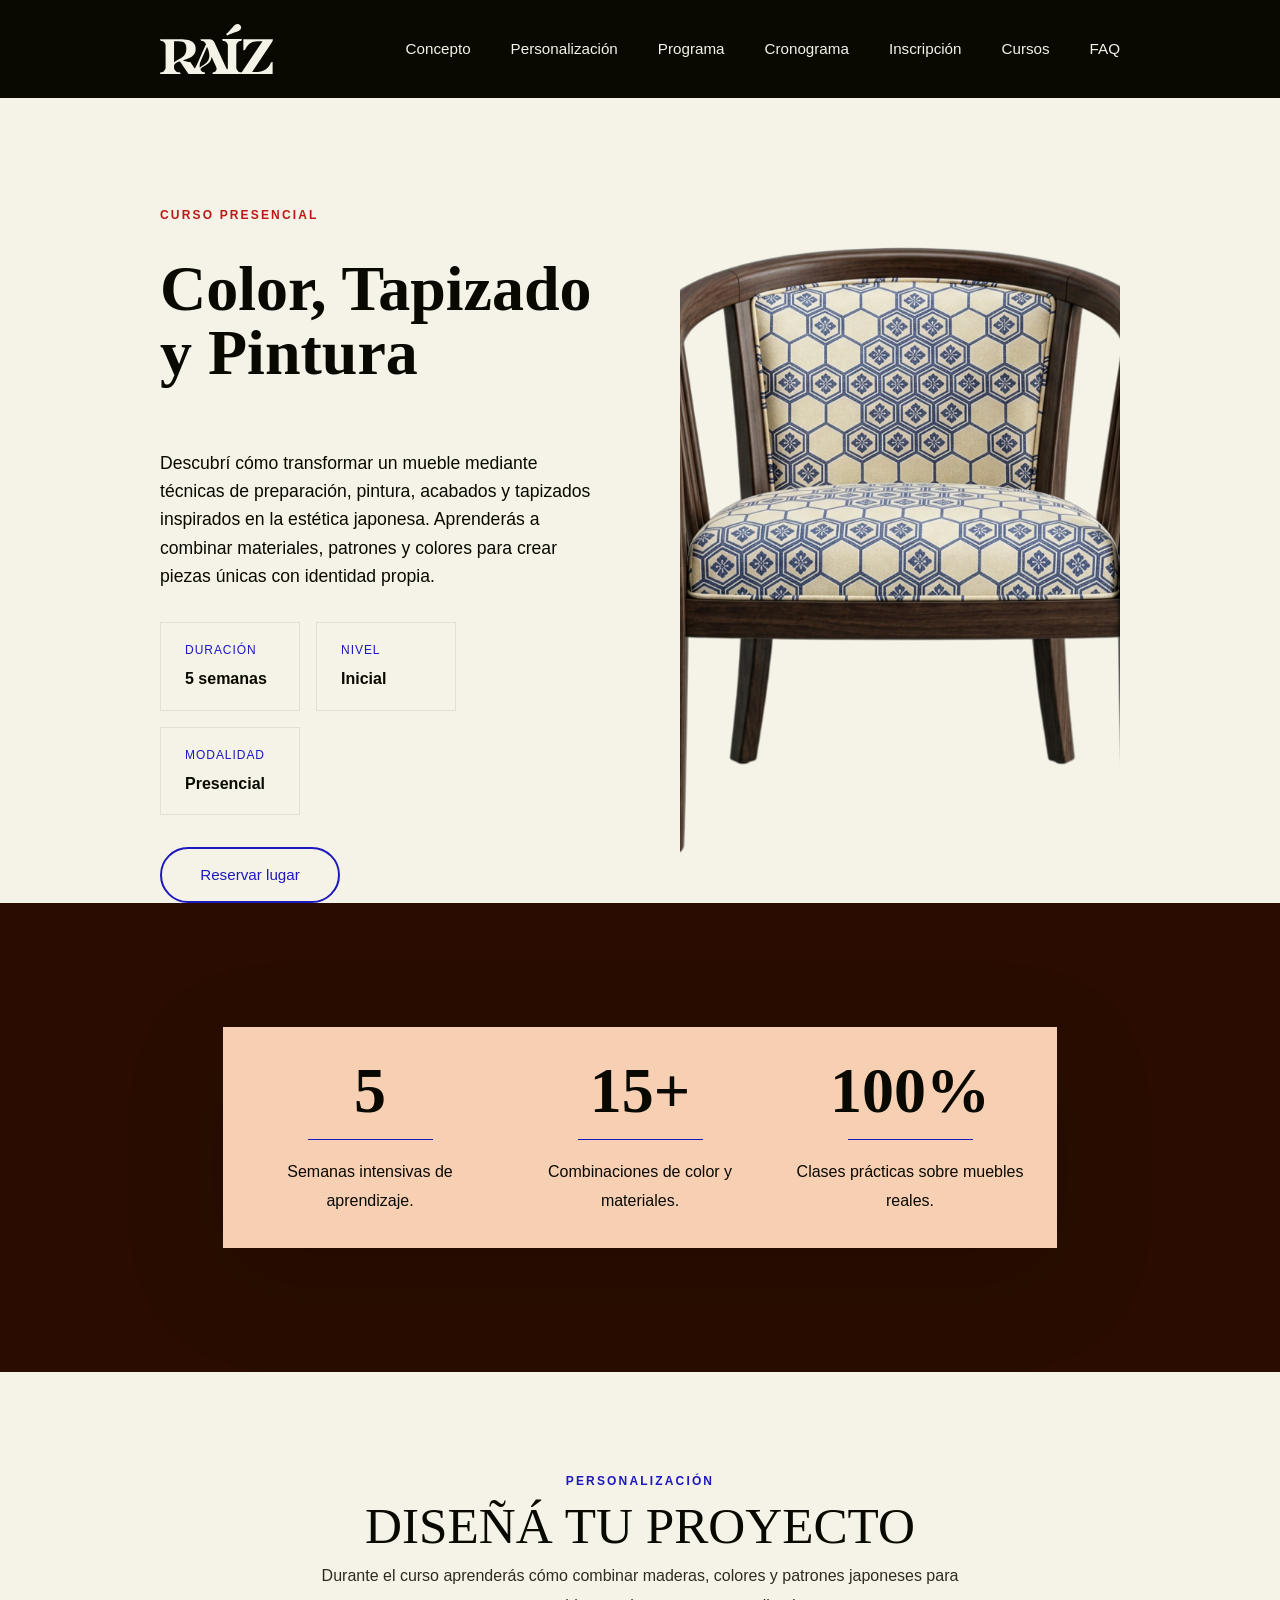
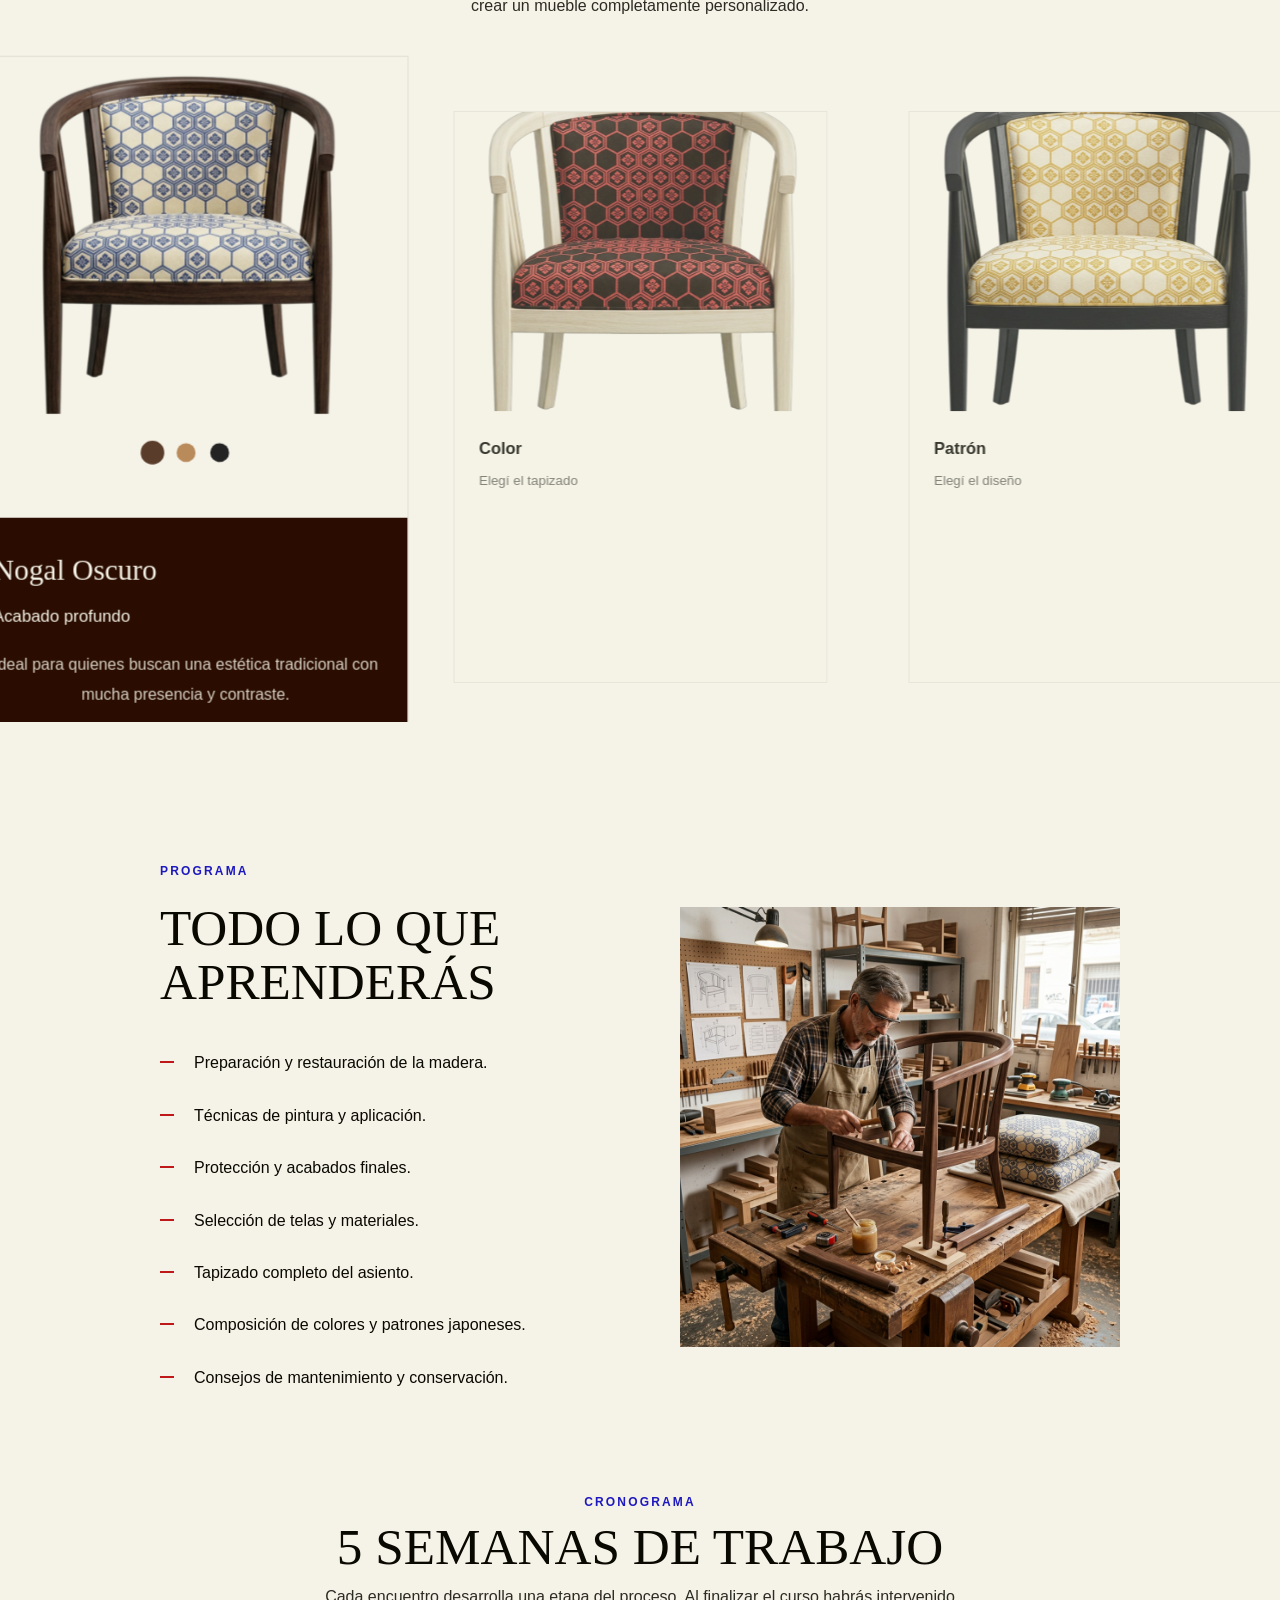
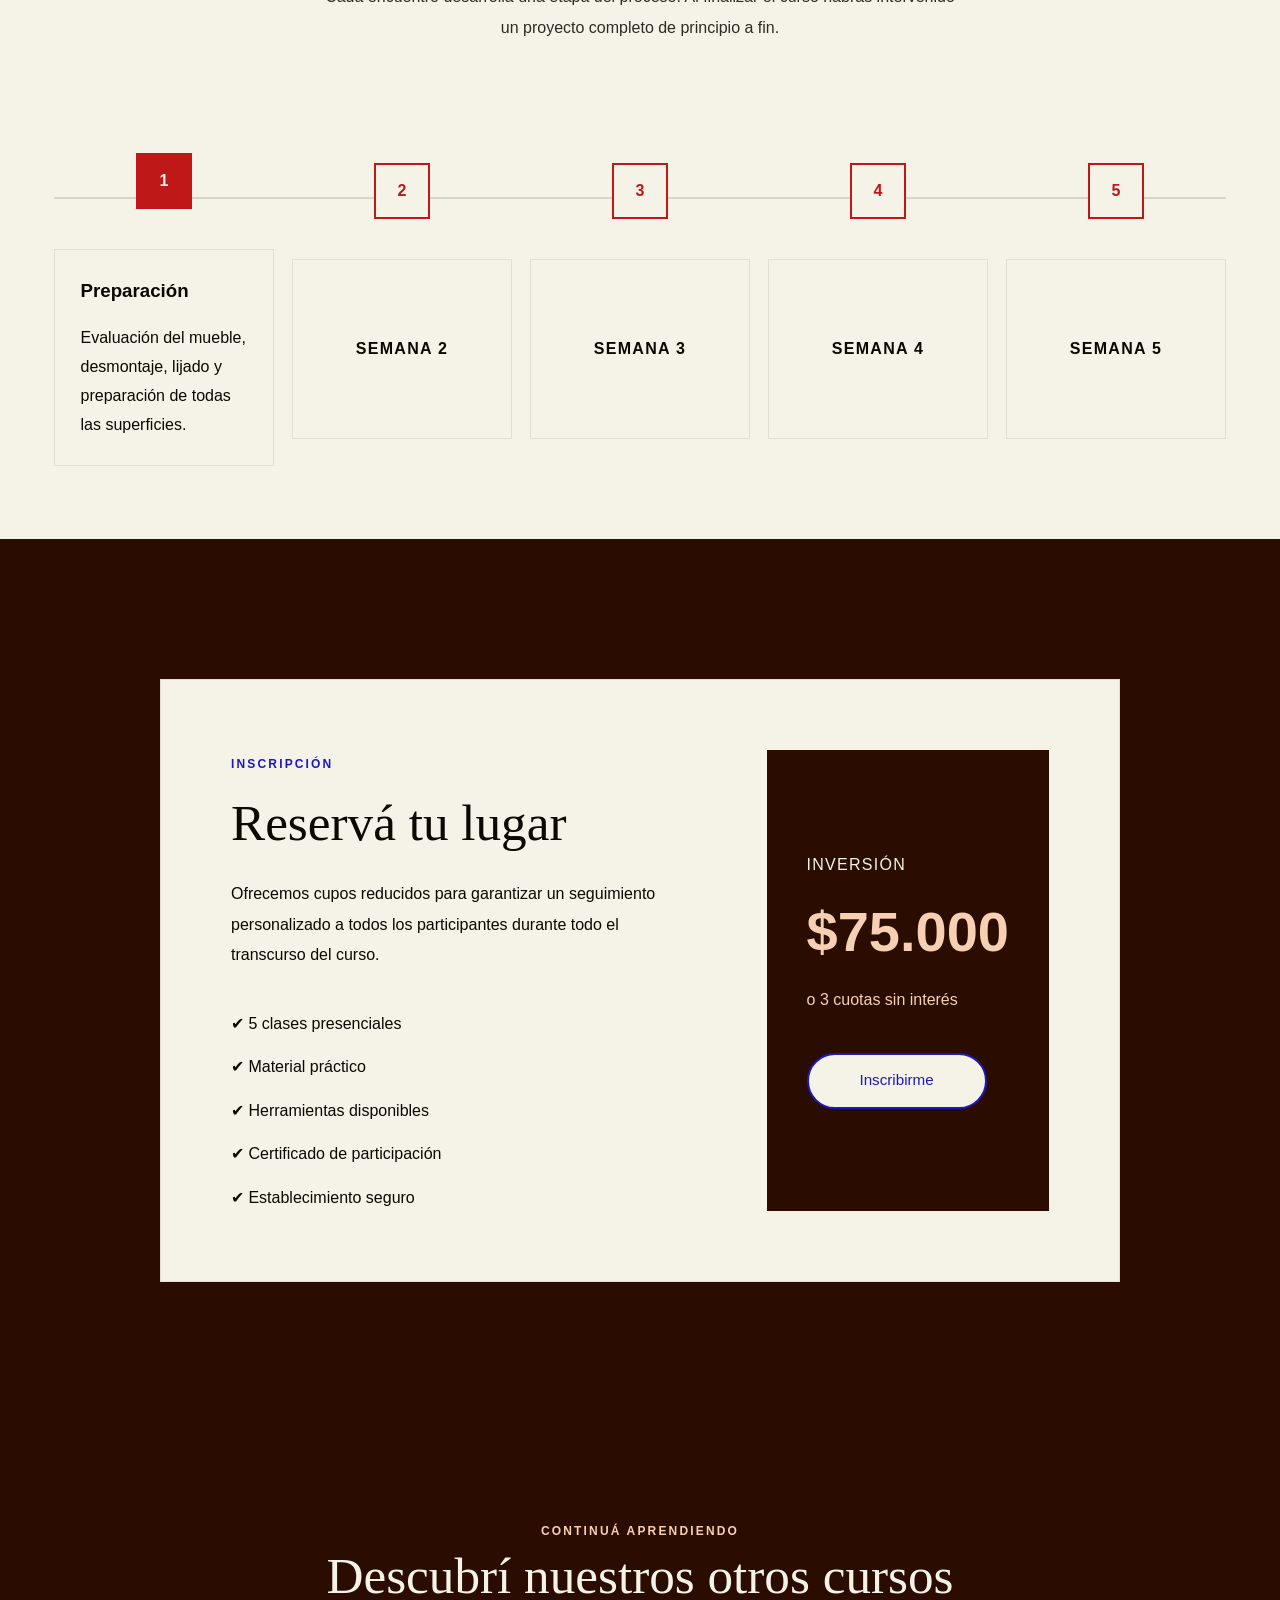
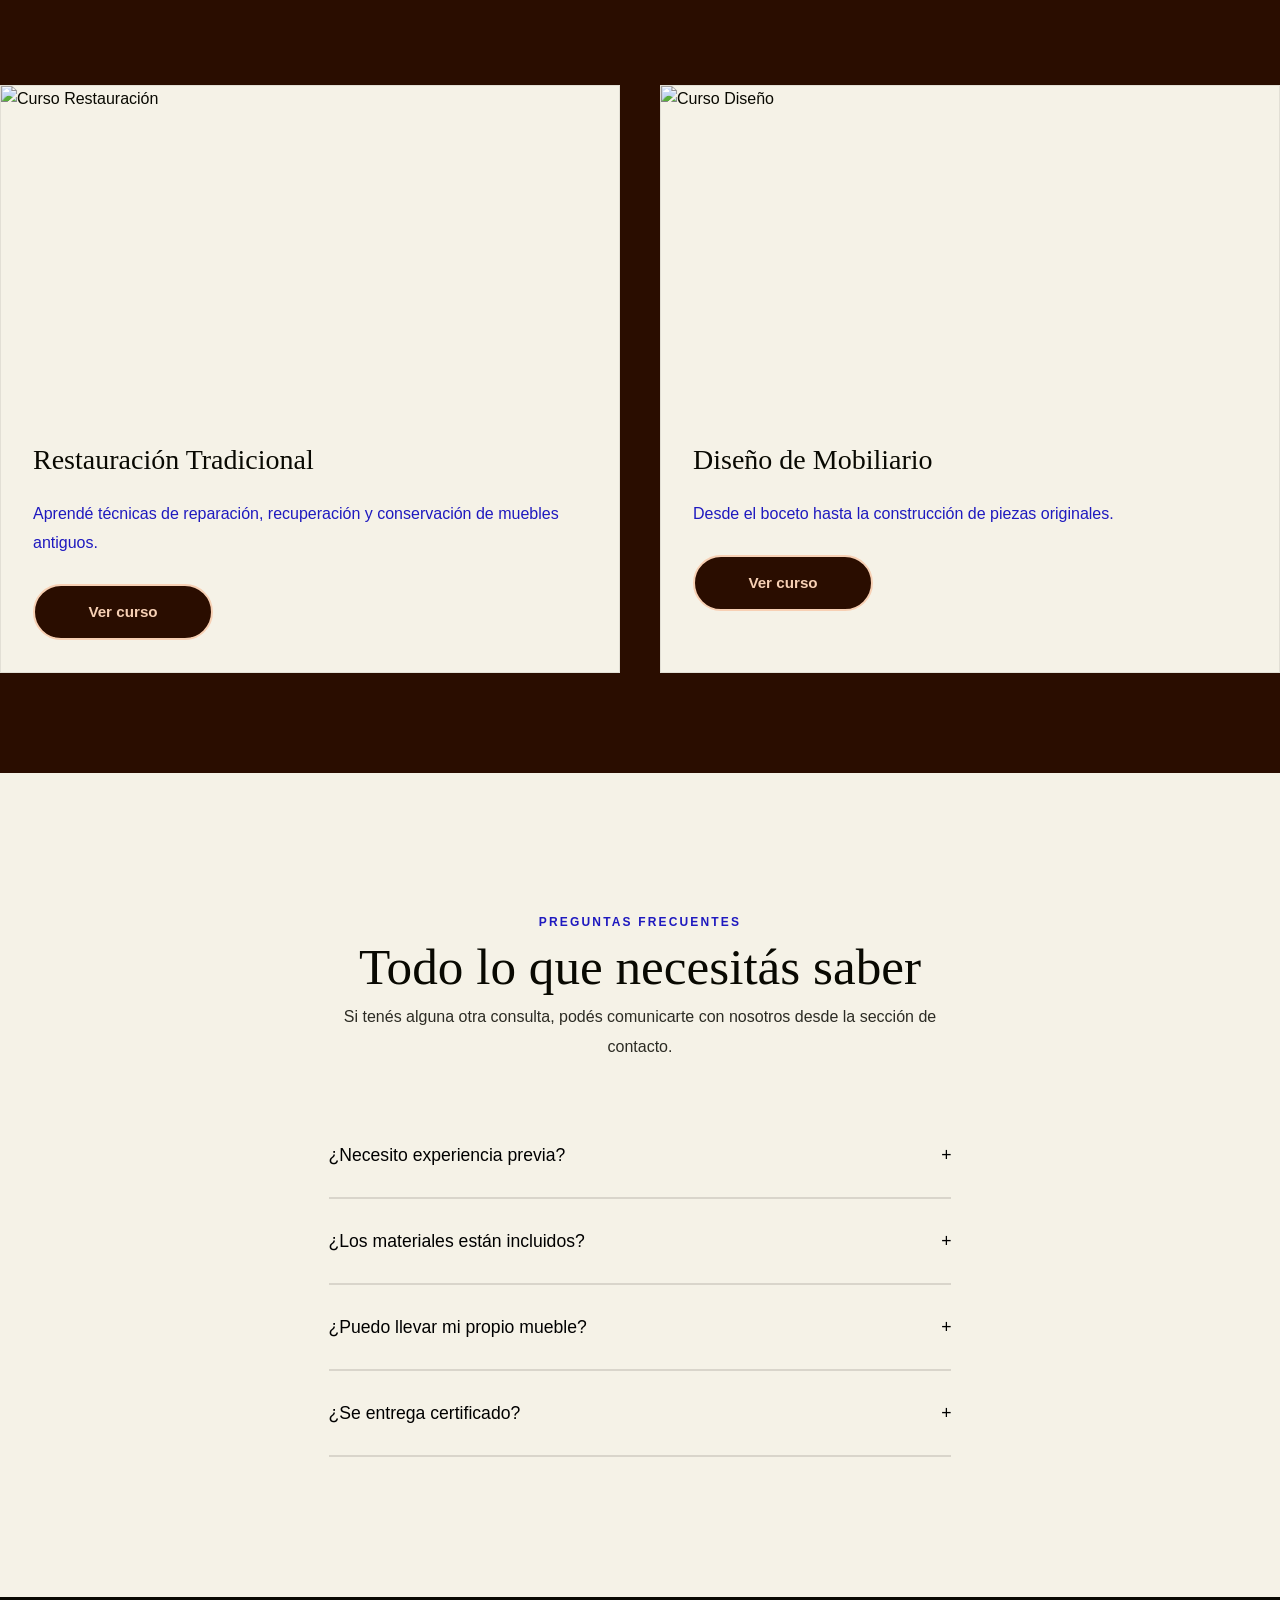
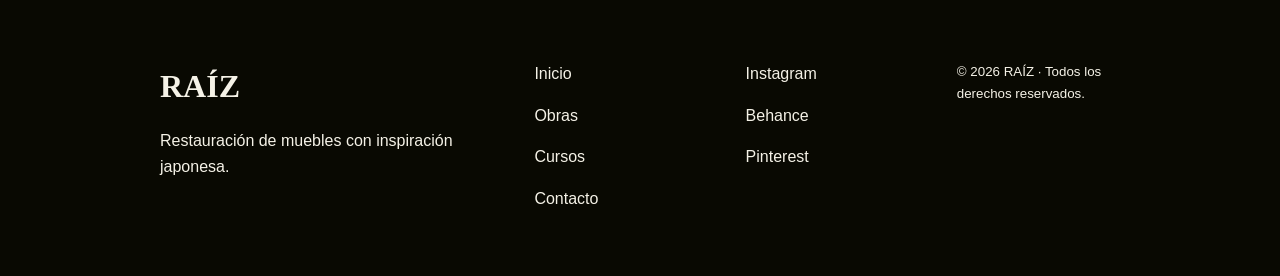
==== detalle/detalle.html @ 8ba22b90 "detalle carpeta detalle" ====
<!DOCTYPE html>
<html lang="es">

<head>

    <meta charset="UTF-8">
    <meta name="viewport" content="width=device-width, initial-scale=1.0">

    <title>Curso de Color, Tapizado y Pintura | Kaizen Woodworks</title>

    <!-- Tipografías -->
    <link rel="preconnect" href="https://fonts.googleapis.com">
    <link rel="preconnect" href="https://fonts.gstatic.com" crossorigin>

    <link href="https://fonts.googleapis.com/css2?family=Cormorant+Garamond:wght@300;400;500;600;700&family=Yuji+Boku&display=swap" rel="stylesheet">

    <!-- CSS -->
    <link rel="stylesheet" href="../style.css">
    <link rel="stylesheet" href="detalle.css">

</head>

<body>



<!--=========================================
                CURSOR
==========================================-->

<div class="cursor-dot"></div>
<div class="cursor-outline"></div>



<!--=========================================
                NAVBAR
==========================================-->

<header
    id="header"
    class="header">

    <div class="container">

        <a
            href="#hero"
            class="logo">

            <img class="logoimagen" src="../imagenes/hero/marca.svg" alt="">

        </a>



        <nav
            class="nav"
            aria-label="Navegación principal">

            <ul class="nav-list">

                <li class="nav-item">

                    <a
                        href="#stats"
                        class="nav-link">

                        Concepto

                    </a>

                </li>

                <li class="nav-item">

                    <a
                        href="#works"
                        class="nav-link">

                        Personalización

                    </a>

                </li>

                <li class="nav-item">

                    <a
                        href="#program"
                        class="nav-link">

                        Programa

                    </a>

                </li>

                <li class="nav-item">

                    <a
                        href="#crono"
                        class="nav-link">

                        Cronograma

                    </a>

                </li>

                <li class="nav-item">

                    <a
                        href="#inscri"
                        class="nav-link">

                        Inscripción

                    </a>

                </li>

                <li class="nav-item">

                    <a
                        href="#otroscursos"
                        class="nav-link">

                        Cursos 

                    </a>

                </li>

                <li class="nav-item">

                    <a
                        href="#faq"
                        class="nav-link">

                        FAQ

                    </a>

                </li>

            </ul>

        </nav>

    </div>

</header>





<!--=========================================
                HERO
==========================================-->

<section id="hero" class="course-hero">

    <div class="container hero-grid">


        <!-- TEXTO -->

        <div class="hero-content">

            <p class="section-tag-hero depth-header">

                Curso Presencial

            </p>


            <h1 class="hero-title depth-content">

                Color,
                Tapizado
                y Pintura

            </h1>


            <p class="hero-description2 depth-content">

                Descubrí cómo transformar un mueble mediante técnicas de preparación,
                pintura, acabados y tapizados inspirados en la estética japonesa.
                Aprenderás a combinar materiales, patrones y colores para crear piezas
                únicas con identidad propia.

            </p>



            <div class="hero-badges">

                <div class="badge">

                    <span>Duración</span>

                    <strong>5 semanas</strong>

                </div>

                <div class="badge">

                    <span>Nivel</span>

                    <strong>Inicial</strong>

                </div>

                <div class="badge">

                    <span>Modalidad</span>

                    <strong>Presencial</strong>

                </div>

            </div>



            <div class="hero-buttons">

                <a href="#inscri" class="button button-primary">

                    Reservar lugar

                </a>

            </div>

        </div>




        <!-- IMAGEN -->

        <div class="hero-image">

            <img
                src="../imagenes/muebles/azul/sillon_azul.png"
                alt="Curso de Color, Tapizado y Pintura">

        </div>


    </div>

</section>





<!--=========================================
                STATS
==========================================-->

<section id="stats" class="course-stats">

    <div class="container">

        <div class="stats-grid">

            <article class="stat-card">

                <span class="stats-number">

                    5

                </span>

                <span class="stats-line"></span>

                <p class="stats-text2">

                    Semanas intensivas
                    de aprendizaje.

                </p>

            </article>



            <article class="stat-card">

                <span class="stats-number">

                    15+

                </span>

                <span class="stats-line"></span>

                <p class="stats-text2"> 

                    Combinaciones de
                    color y materiales.

                </p>

            </article>



            <article class="stat-card">

                <span class="stats-number">

                    100%

                </span>

                <span class="stats-line"></span>

                <p class="stats-text2">

                    Clases prácticas
                    sobre muebles reales.

                </p>

            </article>

        </div>

    </div>

</section>

<!--=========================================
        PERSONALIZACIÓN DEL PROYECTO
==========================================-->

<section id="works" class="course-customization" id="personalizacion-curso">

    <div class="container container-per">

        <div class="section-header">

            <p class="section-tag">
                Personalización
            </p>

            <h2 class="section-title">
                DISEÑÁ TU PROYECTO 
            </h2>

            <p class="section-description">

                Durante el curso aprenderás cómo combinar maderas,
                colores y patrones japoneses para crear un mueble
                completamente personalizado.

            </p>

        </div>



        <div class="customization-slider">




            <!--=================================
                    TARJETA MADERA
            ==================================-->

            <article class="course-card active" id="card-madera">

                <!-- Frente -->

                <div class="course-card-front">

                    <img
                        src="../imagenes/muebles/azul/sillon_azul.png"
                        alt="Madera">

                    <div class="course-card-title">

                        <h3 class="stats-title" >Madera</h3>

                        <span>
                            Elegí el acabado
                        </span>

                    </div>

                </div>




                <!-- Dorso -->

                <div class="course-card-back">

                    <img
                        class="card-preview"
                        src="../imagenes/muebles/azul/sillon_azul.png"
                        alt="Madera">

                    <div class="card-content">

                        <h3 class="card-title">

                            Nogal Oscuro

                        </h3>

                        <h4 class="card-subtitle">

                            Acabado profundo

                        </h4>

                        <p class="card-description">

                            Ideal para quienes buscan una estética
                            tradicional con mucha presencia y
                            contraste.

                        </p>

                    </div>



                    <div class="selector-buttons">

                        <button
                            class="selector active"
                            data-type="wood"
                            data-index="0">

                        </button>

                        <button
                            class="selector"
                            data-type="wood"
                            data-index="1">

                        </button>

                        <button
                            class="selector"
                            data-type="wood"
                            data-index="2">

                        </button>

                    </div>

                </div>

            </article>






            <!--=================================
                    TARJETA COLOR
            ==================================-->

            <article class="course-card" id="card-color">

                <div class="course-card-front">

                    <img
                        src="../imagenes/muebles/rojo/sillon_rojo.png"
                        alt="Color">

                    <div class="course-card-title">

                        <h3>Color</h3>

                        <span>
                            Elegí el tapizado
                        </span>

                    </div>

                </div>



                <div class="course-card-back">

                    <img
                        class="card-preview"
                        src="../imagenes/muebles/rojo/sillon_rojo.png"
                        alt="Color">

                    <div class="card-content">

                        <h3 class="card-title">

                            Azul Índigo

                        </h3>

                        <h4 class="card-subtitle">

                            Inspirado en Japón

                        </h4>

                        <p class="card-description">

                            Un tono elegante que transmite calma
                            y combina perfectamente con maderas
                            oscuras.

                        </p>

                    </div>



                    <div class="selector-buttons">

                        <button
                            class="selector active"
                            data-type="color"
                            data-index="0">

                        </button>

                        <button
                            class="selector"
                            data-type="color"
                            data-index="1">

                        </button>

                        <button
                            class="selector"
                            data-type="color"
                            data-index="2">

                        </button>

                    </div>

                </div>

            </article>







            <!--=================================
                    TARJETA PATRÓN
            ==================================-->

            <article class="course-card" id="card-pattern">

                <div class="course-card-front">

                    <img
                        src="../imagenes/muebles/dorado/sillon_dorado.png"
                        alt="Patrón">

                    <div class="course-card-title">

                        <h3>Patrón</h3>

                        <span>
                            Elegí el diseño
                        </span>

                    </div>

                </div>



                <div class="course-card-back">

                    <img
                        class="card-preview"
                        src="../imagenes/muebles/dorado/sillon_dorado.png"
                        alt="Patrón">

                    <div class="card-content">

                        <h3 class="card-title">

                            Kikko

                        </h3>

                        <h4 class="card-subtitle">

                            Fortaleza y protección

                        </h4>

                        <p class="card-description">

                            Inspirado en el caparazón de la tortuga,
                            uno de los patrones tradicionales más
                            representativos del arte japonés.

                        </p>

                    </div>



                    <div class="selector-buttons selector-pattern">

                        <button
                            class="selector active"
                            data-type="pattern"
                            data-index="0">

                        </button>

                        <button
                            class="selector"
                            data-type="pattern"
                            data-index="1">

                        </button>

                        <button
                            class="selector"
                            data-type="pattern"
                            data-index="2">

                        </button>

                    </div>

                </div>

            </article>



        </div>

    </div>

</section>






<!--=========================================
            QUÉ INCLUYE EL CURSO
==========================================-->

<section id="program" class="course-content" id="contenido">

    <div class="container">

        <div class="content-grid">

            <div class="content-text">

                <p class="section-tag">

                    Programa

                </p>

                <h2 class="section-title2">

                    TODO LO QUE APRENDERÁS 

                </h2>

                <ul class="content-list">

                    <li>Preparación y restauración de la madera.</li>

                    <li>Técnicas de pintura y aplicación.</li>

                    <li>Protección y acabados finales.</li>

                    <li>Selección de telas y materiales.</li>

                    <li>Tapizado completo del asiento.</li>

                    <li>Composición de colores y patrones japoneses.</li>

                    <li>Consejos de mantenimiento y conservación.</li>

                </ul>

            </div>



            <div class="content-image">

                <img
                    src="../imagenes/fotogaleria/gale_6.png"
                    alt="Contenido del curso">

            </div>

        </div>

    </div>

</section>

<!--=========================================
        TIMELINE DEL CURSO
==========================================-->

<section id="crono" class="course-timeline">

    <div class="container2">

        <div class="section-header">

            <p class="section-tag">

                Cronograma

            </p>

            <h2 class="section-title">

                5 SEMANAS DE TRABAJO 

            </h2>

            <p class="section-description">

                Cada encuentro desarrolla una etapa del proceso.
                Al finalizar el curso habrás intervenido un proyecto
                completo de principio a fin.

            </p>

        </div>



        <div class="timeline-wrapper">

            <div class="timeline-line"></div>





            <!-- SEMANA 1 -->

            <article class="timeline-card active">

                <div class="timeline-stop">

                    1

                </div>

                <div class="timeline-front">

                    <span>

                        Semana 1

                    </span>

                </div>

                <div class="timeline-back">

                    <h3>

                        Preparación

                    </h3>

                    <p>

                        Evaluación del mueble, desmontaje,
                        lijado y preparación de todas las
                        superficies.

                    </p>

                </div>

            </article>





            <!-- SEMANA 2 -->

            <article class="timeline-card">

                <div class="timeline-stop">

                    2

                </div>

                <div class="timeline-front">

                    <span>

                        Semana 2

                    </span>

                </div>

                <div class="timeline-back">

                    <h3>

                        Pintura

                    </h3>

                    <p>

                        Técnicas de aplicación, cobertura,
                        elección del color y corrección
                        de imperfecciones.

                    </p>

                </div>

            </article>





            <!-- SEMANA 3 -->

            <article class="timeline-card">

                <div class="timeline-stop">

                    3

                </div>

                <div class="timeline-front">

                    <span>

                        Semana 3

                    </span>

                </div>

                <div class="timeline-back">

                    <h3>

                        Acabados

                    </h3>

                    <p>

                        Sellado, barnices, protección y
                        terminaciones según el estilo
                        elegido.

                    </p>

                </div>

            </article>






            <!-- SEMANA 4 -->

            <article class="timeline-card">

                <div class="timeline-stop">

                    4

                </div>

                <div class="timeline-front">

                    <span>

                        Semana 4

                    </span>

                </div>

                <div class="timeline-back">

                    <h3>

                        Tapizado

                    </h3>

                    <p>

                        Selección de telas, espuma,
                        tensión del tejido y montaje
                        del asiento.

                    </p>

                </div>

            </article>






            <!-- SEMANA 5 -->

            <article class="timeline-card">

                <div class="timeline-stop">

                    5

                </div>

                <div class="timeline-front">

                    <span>

                        Semana 5

                    </span>

                </div>

                <div class="timeline-back">

                    <h3>

                        Proyecto Final

                    </h3>

                    <p>

                        Ajustes finales, montaje,
                        revisión y presentación del
                        mueble terminado.

                    </p>

                </div>

            </article>

        </div>

    </div>

</section>







<!--=========================================
            COMPRAR CURSO
==========================================-->

<section id="inscri" class="course-buy" id="comprar">

    <div class="container">

        <div class="buy-card">

            <div class="buy-info">

                <p class="section-tag">

                    Inscripción

                </p>

                <h2 class="section-title2">

                    Reservá tu lugar

                </h2>

                <p class="section-description2">

                    Ofrecemos cupos reducidos para garantizar
                    un seguimiento personalizado a todos los participantes
                    durante todo el transcurso del curso. 

                </p>

                <ul>

                    <li>✔ 5 clases presenciales</li>

                    <li>✔ Material práctico</li>

                    <li>✔ Herramientas disponibles</li>

                    <li>✔ Certificado de participación</li>

                    <li>✔ Establecimiento seguro</li> 

                </ul>

            </div>



            <div class="buy-price">

                <span class="price-title">

                    Inversión

                </span>

                <h3>

                    $75.000 

                </h3>

                <p class="section-description3">

                    o 3 cuotas sin interés

                </p>

                <a href="../index.html" class="button button-primary">

                    Inscribirme

                </a>

            </div>

        </div>

    </div>

</section>







<!--=========================================
            OTROS CURSOS
==========================================-->

<section id="otroscursos" class="related-courses">

    <div class="container2">

        <div class="section-header">

            <p class="section-tag-otro">

                Continuá aprendiendo

            </p>

            <h2 class="section-title3">

                Descubrí nuestros otros cursos

            </h2>

        </div>



        <div class="courses-grid">




            <!-- RESTAURACIÓN -->

            <article class="course-preview-card">

                <img
                    src="../imagenes/fotogaleria/gale_1.png"
                    alt="Curso Restauración">

                <div class="course-preview-content">

                    <h3 class="card-title">

                        Restauración
                        Tradicional

                    </h3>

                    <p class="card-subtitle">

                        Aprendé técnicas de reparación,
                        recuperación y conservación de
                        muebles antiguos.

                    </p>

                    <button class="button button-secondary">
                                <a class="botonweb" href="../index.html">

                                    Ver curso 

                                </a>
                    </button>

                </div>

            </article>






            <!-- DISEÑO -->

            <article class="course-preview-card">

                <img
                    src="../imagenes/fotogaleria/gale_3.png"
                    alt="Curso Diseño">

                <div class="course-preview-content">

                    <h3 class="card-title">

                        Diseño de
                        Mobiliario

                    </h3>

                    <p class="card-subtitle">

                        Desde el boceto hasta la
                        construcción de piezas
                        originales.

                    </p>

                    <button class="button button-secondary">
                                <a class="botonweb" href="../index.html">

                                    Ver curso 

                                </a>
                    </button>

                </div>

            </article>



        </div>

    </div>

</section>

<!--=========================================
                    FAQ
==========================================-->

<section class="faq" id="faq">

    <div class="container2">

        <div class="section-header">

            <p class="section-tag">
                Preguntas frecuentes
            </p>

            <h2 class="section-title">
                Todo lo que necesitás saber
            </h2>

            <p class="section-description">

                Si tenés alguna otra consulta,
                podés comunicarte con nosotros
                desde la sección de contacto.

            </p>

        </div>



        <div class="faq-container">

            <article class="faq-item">

                <button class="faq-question">

                    ¿Necesito experiencia previa?

                    <span>+</span>

                </button>

                <div class="faq-answer">

                    <p>

                        No. El curso está pensado para
                        personas que comienzan desde cero
                        y también para quienes desean
                        perfeccionar técnicas.

                    </p>

                </div>

            </article>





            <article class="faq-item">

                <button class="faq-question">

                    ¿Los materiales están incluidos?

                    <span>+</span>

                </button>

                <div class="faq-answer">

                    <p>

                        Durante las clases dispondrás de
                        herramientas y materiales para
                        realizar las prácticas propuestas.

                    </p>

                </div>

            </article>





            <article class="faq-item">

                <button class="faq-question">

                    ¿Puedo llevar mi propio mueble?

                    <span>+</span>

                </button>

                <div class="faq-answer">

                    <p>

                        Sí. En las últimas clases podrás
                        aplicar las técnicas aprendidas
                        sobre un proyecto personal.

                    </p>

                </div>

            </article>





            <article class="faq-item">

                <button class="faq-question">

                    ¿Se entrega certificado?

                    <span>+</span>

                </button>

                <div class="faq-answer">

                    <p>

                        Sí. Al finalizar el curso recibirás
                        un certificado de participación.

                    </p>

                </div>

            </article>

        </div>

    </div>

</section>





<!--==================================================
                        FOOTER
===================================================-->

<footer
    class="footer">

    <div class="container">

        <div class="footer-brand">

            <h3 class="footer-logo">

                RAÍZ

            </h3>

            <p>

                Restauración de muebles con inspiración japonesa.

            </p>

        </div>



        <nav
            class="footer-nav">

            <a href="#hero">

                Inicio

            </a>

            <a href="#works">

                Obras

            </a>

            <a href="#courses">

                Cursos

            </a>

            <a href="#contact">

                Contacto

            </a>

        </nav>



        <div class="footer-social">

            <a href="#" aria-label="Instagram">

                Instagram

            </a>

            <a href="#" aria-label="Behance">

                Behance

            </a>

            <a href="#" aria-label="Pinterest">

                Pinterest

            </a>

        </div>



        <div class="footer-legal">

            <small>

                © 2026 RAÍZ · Todos los derechos reservados.

            </small>

        </div>

    </div>

</footer>




<!--=========================================
                SCRIPTS
==========================================-->

<script src="js/script.js"></script>

<script src="js/detalle.js"></script>

</body>

</html>
---- style.css ----
/*==================================================
                    VARIABLES
==================================================*/

:root {

    /*==============================
            COLORS
    ==============================*/

    --color-light: #F5F2E7;
    --color-dark: #090902;
    --color-primary: #be1818;
    --color-secondary: #1E19BF;
    --color-accent: #F7D0B4;
    --color-accent2: #2A0D00;

    --color-white: #FFFFFF;
    --color-black: #000000;

    --glass: rgba(245, 242, 231, .22);
    --glass-border: rgba(245, 242, 231, 0.75);

    /*==============================
            TYPOGRAPHY
    ==============================*/

    --font-display: "EB Garamond", serif;
    --font-japanese: "Yuji Boku", serif;
    --font-body: "Inter", sans-serif;

    --fs-hero: clamp(4rem, 5vw, 5rem);
    --fs-title: clamp(3rem, 4vw, 4.5rem);
    --fs-h3: 1.75rem;
    --fs-body: 1rem;
    --fs-small: .875rem;
    --fs-tag: .75rem;

    --fw-light: 300;
    --fw-regular: 400;
    --fw-medium: 500;
    --fw-semibold: 600;
    --fw-bold: 700;

    /*==============================
            SPACING
    ==============================*/

    --space-8: .5rem;
    --space-16: 1rem;
    --space-24: 1.5rem;
    --space-32: 2rem;
    --space-48: 3rem;
    --space-64: 4rem;
    --space-96: 6rem;
    --space-128: 8rem;

    /*==============================
            LAYOUT
    ==============================*/

    --container-width: 75%;
    --container-max: 1440px;

    --section-height: 90vh;

    /*==============================
            BORDERS
    ==============================*/

    --radius-sm: 16px;
    --radius-md: 24px;
    --radius-lg: 32px;
    --radius-full: 999px;

    /*==============================
            SHADOWS
    ==============================*/

    --shadow-sm: 0 6px 40px rgba(0,0,0,.08);

    --shadow-md: 0 16px 80px rgba(0,0,0,.12);

    --shadow-lg: 0 30px 100px rgba(0,0,0,.18);

    /*==============================
            TRANSITIONS
    ==============================*/

    --transition-fast: .25s ease;

    --transition: .45s ease;

    --transition-slow: .8s ease;

}


/*==================================================
                    RESET
==================================================*/

*,
*::before,
*::after{

    margin:0;
    padding:0;
    box-sizing:border-box;

}

html{

    scroll-behavior:smooth;

}

body{

    background:var(--color-light);

    color:var(--color-dark);

    font-family:var(--font-body);

    font-size:var(--fs-body);

    font-weight:var(--fw-regular);

    line-height:1.6;

    overflow-x:hidden;

    text-rendering:optimizeLegibility;

    -webkit-font-smoothing:antialiased;

}

img{

    display:block;

    width:100%;

    height:auto;

    object-fit:cover;

}

picture{

    display:block;

}

button,
input,
textarea{

    border:none;

    outline:none;

    background:none;

    font:inherit;

}

button{

    cursor:pointer;

}

a{

    color:inherit;

    text-decoration:none;

}

ul{

    list-style:none;

}


/*==================================================
                    BASE
==================================================*/

main{

    position:relative;

}

section{

    position:relative;

    overflow:hidden;

}

.container{

    width:min(var(--container-width), var(--container-max));

    margin-inline:auto;

    display: flex;

    justify-content: center;


}

.container2 {

    display: flex;

    align-items: center;

    flex-direction: column;

    max-width: 1750px;


}

.container3 {

    gap: 1.5rem; 

}

.section{

    display:flex;

    align-items:center;

    padding:var(--space-96) 0;

    justify-content: center;

    flex-direction: column;

}

.section-dark{

    background:var(--color-dark);

    color:var(--color-light);

}

.content-background{

    position:relative;

    background-position:center;

    background-repeat:no-repeat;

    background-size:cover;

}


/*==================================================
                    TYPOGRAPHY
==================================================*/

.hero-title{

    font-family:var(--font-display);

    font-size:var(--fs-hero);

    font-weight:var(--fw-semibold);

    line-height:1;


}

.section-title{

    font-family:var(--font-display);

    font-size:var(--fs-title);

    font-weight:var(--fw-medium);

    line-height:1.05;

    max-width: 1400px;

    text-align: center;

}

.section-title2 {

    font-family:var(--font-display);

    font-size:var(--fs-title);

    font-weight:var(--fw-medium);

    line-height:1.05;

    max-width: 1400px;

    text-align: center;

    text-align: left;

    gap: var(--space-8);

}

.card-title{

    font-family:var(--font-display);

    font-size:var(--fs-h3);

    font-weight:var(--fw-medium);

}

.section-description,
.hero-description,
.card-description{

    max-width:85ch;

    opacity:.85;

    text-align: center;

}

.section-tag,
.card-tag{

    display:inline-flex;

    align-items:center;

    gap:var(--space-8);

    color:var(--color-secondary);

    font-size:var(--fs-tag);

    font-weight:var(--fw-semibold);

    letter-spacing:.18em;

    text-transform:uppercase;

}

.section-dark .section-tag{

    color:var(--color-accent);

}

.section-tag-hero {

    color:var(--color-accent);

    display:inline-flex;

    align-items:center;

    gap:var(--space-8);

    font-size:var(--fs-tag);

    font-weight:var(--fw-semibold);

    letter-spacing:.18em;

    text-transform:uppercase;

}

.card-number{

    font-family:var(--font-display);

    font-size:3rem;

    font-weight:var(--fw-bold);

}

.card-description2 {

    text-align: left;

    color: var(--color-light);

}


/*==================================================
                SECTION HEADER
==================================================*/

.section-header{

    display:flex;

    flex-direction:column;

    gap:var(--space-8);

    margin-bottom:var(--space-32); 

    align-items: center;


}

/*==================================================
                BUTTONS
==================================================*/

.button{

    display:inline-flex;

    align-items:center;

    justify-content:center;

    gap:var(--space-8);

    min-width:180px;

    height:56px;

    padding:0 var(--space-32);

    border:2px solid transparent;

    border-radius:var(--radius-full);

    font-size:.95rem;

    font-weight:var(--fw-medium);

    transition:
        background var(--transition),
        color var(--transition),
        border-color var(--transition),
        transform var(--transition-fast),
        box-shadow var(--transition);

}

.button:hover{

    transform:translateY(-4px) scale(1.02);

    box-shadow:var(--shadow-md);

}

.button-primary{

    background:var(--color-light);

    color:var(--color-secondary);

    border-color:var(--color-secondary);

}

.button-primary:hover{

    color:var(--color-secondary);

    border-color:var(--color-secondary);

    background-color: var(--color-accent);

}

.button-secondary{

    color:var(--color-accent);

    border:2px solid var(--color-accent);

    background:var(--color-accent2);

}

.button-secondary:hover{

    background:var(--color-light);

    color:var(--color-secondary);

    border-color:var(--color-secondary);

}


/*==================================================
                    CARDS
==================================================*/

.card{

    position:relative;

    perspective:1800px;

}

.card-inner{

    position:relative;

    width:100%;

    height:100%;

    transform-style:preserve-3d;

    transition:transform .8s cubic-bezier(.2,.8,.2,1);
    

}

.card.is-flipped .card-inner{

    transform:rotateY(180deg);

}

.card-front,
.card-back{

    position:absolute;

    inset:0;

    overflow:hidden;

    backface-visibility:hidden;

    -webkit-backface-visibility:hidden;

    background:var(--color-light);

    box-shadow: var(--shadow-md);

}

.card-back{

    transform:rotateY(180deg);

    position:relative;
    
    background-color: var(--color-accent2);

}

.card-image{

    width:100%;

    height:100%;

    object-fit:cover;

    transition:
        transform .7s ease,
        filter .7s ease;

}

.card:hover .card-image{

    transform:scale(1);

}

.card-overlay{

    position:absolute;

    inset:0;

}

.card-content{

    position:absolute;

    left:0;

    right:0;

    bottom:0;

    display:flex;

    flex-direction:column;

    z-index:2;

    background-color: var(--color-accent2);

    padding: 1rem;

}

.card-content2{

    position:absolute;

    left:0;

    right:0;

    bottom:0;

    display:flex;

    flex-direction:column;

    gap:10px;

    z-index:2;

    background-color: var(--color-accent2);

    padding: 1rem; 

}

.card-content3{

    position:absolute;

    left:0;

    right:0;

    bottom:0;

    display:flex;

    flex-direction:column;

    gap:15px; 

    z-index:2;

    background-color: var(--color-accent2);

    padding: 2rem; 

}

.card-number{

    position:absolute;

    top:15px;

    right:15px;

    z-index:3;

}

.card-back{

    display:flex;

    flex-direction:column;

    justify-content:flex-end;

    gap:18px;

    padding:20px;

}

.card-description{

    font-size:.95rem;

    line-height:1.8;

    color: var(--color-light);

}


/*==================================================
                GLASS COMPONENTS
==================================================*/

.glass{

    background:var(--glass);

    border:2px solid var(--glass-border);

    backdrop-filter:blur(22px);

    -webkit-backdrop-filter:blur(22px);

}

.glass-dark{

    background:rgba(20,12,0,.28);

    border:1px solid rgba(245,242,231,.12);

    backdrop-filter:blur(22px);

}


/*==================================================
                GLOBAL HOVER
==================================================*/

.hover-lift{

    transition:
        transform var(--transition),
        box-shadow var(--transition);

}

.hover-lift:hover{

    transform:translateY(-8px);

    box-shadow:var(--shadow-lg);

}

.hover-scale{

    transition:transform var(--transition);

}

.hover-scale:hover{

    transform:scale(1.03);

}


/*==================================================
                REVEAL
==================================================*/

.reveal{

    opacity:0;

    transform:translateY(70px);

    transition:
        opacity .9s ease,
        transform .9s ease;

    will-change:transform,opacity;

}

.reveal.is-visible{

    opacity:1;

    transform:translateY(0);

}


/*==================================================
                PARALLAX
==================================================*/

.parallax-background{

    will-change:transform;

}

.parallax-content{

    will-change:transform;

}

.parallax-foreground{

    will-change:transform;

}


/*==================================================
                UTILITIES
==================================================*/

.text-center{

    text-align:center;

}

.hidden{

    display:none;

}

.no-select{

    user-select:none;

}

.full-width{

    width:100%;

}

/*==================================================
                    HEADER
==================================================*/

.header{

    position:fixed;

    top:0;
    left:0;

    width:100%;

    z-index:1000;

    padding:24px 0;

    background:var(--color-dark);

    backdrop-filter:blur(20px);
    -webkit-backdrop-filter:blur(20px);

    transition:
        background var(--transition),
        padding var(--transition),
        box-shadow var(--transition);

}

.header.scrolled{

    padding:18px 0;

    background:rgba(15,3,4,.9);

    box-shadow:var(--shadow-md);

}

.header .container{

    display:flex;

    align-items:center;

    justify-content:space-between;

}


img.logoimagen {
    max-height: 50px;
}

.nav-list{

    display:flex;

    align-items:center;

    gap:40px;

}

.nav-link{

    position:relative;

    color:var(--color-light);

    font-size:.95rem;

    font-weight:500;

    transition:color var(--transition);

}

.nav-link::after{

    content:"";

    position:absolute;

    left:0;
    bottom:-6px;

    width:0;

    height:2px;

    background:var(--color-accent);

    transition:width var(--transition);

}

.nav-link:hover{

    color:var(--color-accent);

}

.nav-link:hover::after{

    width:100%;

}



/*==================================================
                    HERO
==================================================*/

.hero{

    min-height:100vh;

    display:flex;

    color:var(--color-light);

    align-items: flex-start;

}

.hero-background{

    position:absolute;

    inset:0;

    z-index:-2;

}

.hero-background::after{

    content:"";

    position:absolute;

    inset:0;

}

.hero-image{

    width:100%;

    height:100%;

    object-fit:cover;

}

.hero-content{

    display:flex;

    flex-direction:column;

    gap:32px;

    max-width:1250px;
    
    align-items: center;

    margin-top: 15%;


}

.hero-description{

    font-size:1.1rem;

}

.hero-description2{

    font-size:1.1rem;
    text-align: left;

}

.hero-actions{

    display:flex;

    gap:24px;

    margin-top:8px;

}



/*==================================================
                    CONCEPT
==================================================*/

.section-dark{

    background:var(--color-dark);


}

#concept .section-header{

    max-width:920px;

}

#concept .section-description{

    max-width:850px;

    color:var(--color-light);

}

.concept-icon{

    position:relative;

}

.concept-icon::before{

    content:"";

    position:absolute;

    width:0px;

    height:0px;

    border-radius:50%;

    left:50%;

    top:50%;

    transform:translate(-50%,-50%);

    z-index:-1; 

}

.concept-japanese{

    display:block;

    font-family:var(--font-japanese);

    font-size:5rem;

    color:var(--color-primary);

}

h3.concept-title-dark {
    margin-bottom: 18px;
    font-family: var(--font-title);
    font-size: 2rem;
    color: var(--color-light);
}

p.concept-text-dark {
    color: var(--color-text-light);
    line-height: 1.8;
    color: var(--color-light);
}

.concept-grid{

    display:grid;

    grid-template-columns:repeat(3,1fr);

    gap:32px;

}

.concept-card{

    padding:40px 32px;

    text-align:center;

    transition:var(--transition);

    max-width: 350px;

}



/*==================================================
                    DIVIDER
==================================================*/

.separator{

    height:180px;

    display:flex;

    justify-content:center;

    align-items:center;

    background:var(--color-dark);

}

.separator-text{

    position:relative;

    display:flex;

    justify-content:center;

    align-items:center;

    min-width:900px;

    min-height:90px;

}

.separator-japanese,
.separator-spanish{

    position:absolute;

    left:50%;
    top:50%;

    transform:translate(-50%,-50%);

    transition:
        opacity .35s ease,
        transform .35s ease;

    white-space:nowrap;

}

.separator-japanese{

    font-family:var(--font-japanese);

    font-size:3rem;

    color:var(--color-accent);

    opacity:1;

}

.separator-spanish{

    font-family:var(--font-display);

    font-size:3rem;

    color:var(--color-accent); 

    opacity:0;

}

.separator:hover .separator-japanese{

    opacity:0;

    transform:translate(-50%,-50%) scale(.96);

}

.separator:hover .separator-spanish{

    opacity:1;

    transform:translate(-50%,-50%) scale(1);

}

/*==================================================
                CONTENT BACKGROUND
==================================================*/

.content-background{

    position:relative;

    background-image:url("imagenes/fondo.webp");

    background-position:center;

    background-repeat:no-repeat;

    background-size:cover;

    overflow:hidden;

}

.content-background::before{

    content:"";

    position:absolute;

    inset:0;

    background:#f5f2e7ab;

    pointer-events:none;

}

.content-background > *{

    position:relative;

    z-index:1;

}

.shared-background{

    position:relative;

}

.shared-background::before{

    content:"";

    position:absolute;

    inset:0;

    pointer-events:none;

    z-index:0;


}

.shared-background>*{

    position:relative;

    z-index:1;

}


/*==================================================
                    WORKS
==================================================*/

.works-grid{

    justify-content:center;

    align-items:center;

    gap:0;

    display:grid;

    grid-template-columns:repeat(5,300px);

    justify-content:center;

    align-items:center;

    gap:28px;

}


.work-card{

    position:relative;

    width:300px;

    height:550px;

    transition:
        transform .55s cubic-bezier(.2,.8,.2,1),
        filter .45s ease,
        z-index .45s ease;

    cursor:pointer;

    transform:
        scale(.88)
        translateY(25px);

    filter:brightness(.82);

    z-index:1;

}

.work-card:first-child{

    margin-left:0;

}

.work-card:hover{

    transform:
        scale(.98)
        translateY(0);

    z-index:5;

    filter:none;


}

.work-card.active{

    transform:
        scale(1.01)
        translateY(-12px);

    z-index:20;

    filter:none;


}

.work-card:not(.active){

    filter:saturate(.8);

}

.work-card .card-front,
.work-card .card-back{

    width:100%;

    height:100%;

}

.work-card .card-image{

    transition:
        transform .7s ease,
        filter .7s ease;

}

.work-card:hover .card-image{

    transform:scale(1.01);

}

.work-card.active .card-image{

    transform:scale(1.01);

}



/*==================================================
            WORK CONTENT
==================================================*/

.work-card .card-content{

    color:var(--color-light);

}

.work-card .card-title{

    color:var(--color-light);

}

.work-card .card-subtitle{

    color:var(--color-light);

}

.work-card .card-tag{

    color:var(--color-accent);

}

.work-card .card-number{

    color:var(--color-primary);

}



/*==================================================
            CUSTOMIZATION
==================================================*/

.customization-content{

    display:flex;

    flex-direction: row-reverse;
    
    align-items:center;

    gap: 100px;

    width: 1750px;

    justify-content: center;


}

.custom-column{

    display:flex;

    flex-direction:column;

    gap:45px;

    width: 750px; 

    padding: 2rem;

    box-shadow:var(--shadow-lg);

    background-color: var(--color-light);

    border: 2px solid rgba(255, 255, 255, 0.438);

}

.custom-card{

    transition:
        opacity .35s ease,
        transform .35s ease;

}

.custom-card-label{

    display:block;

    color:var(--color-secondary);

    font-size:.78rem;

    font-weight:700;

    letter-spacing:2px;

}



.custom-card-title{

    font-family:var(--font-title);

    font-size:1.7rem;

}



.custom-card-text{

    color:var(--color-text-light);

    line-height:1.8;

}

.customization-viewer{

    position:relative;

    display:flex;

    justify-content:center;

    align-items:center;

    min-height:600px;

    flex-direction: column;


}

.customization-circle{

    position:absolute;

    width:500px;

    aspect-ratio:1;

    border-radius:50%;

    background:var(--color-accent);

    box-shadow:var(--shadow-lg);

    border: 2px solid rgba(255, 255, 255, 0.438);

    transition:
        background .5s ease,
        transform .5s ease;

}

.customization-image{

    position:relative;

    width:500px;

    z-index:2;

    transition:
        opacity .45s ease,
        transform .45s ease;

}

.customization-image.change{

    opacity:0;

    transform:scale(.95);

}

.customization-image:hover{

    transform:
        scale(1.025)
        translateY(-4px);

}



/*==================================================
            COLOR BUTTONS
==================================================*/

.customization-controls{

    display:flex;

    flex-direction: row;

    gap:22px;

}

.color-button{

    width:28px;

    height:28px;

    border-radius:50%;

    border:2px solid transparent;

    transition:
        transform var(--transition),
        border-color var(--transition);

}

.color-button:hover{

    transform:scale(1.2);

}

.color-button.active{

    border-color:var(--color-light);

}

.color-button[data-color="blue"]{

    background:var(--color-secondary);

}

.color-button[data-color="red"]{

    background:var(--color-primary);

}

.color-button[data-color="gold"]{

    background:var(--color-accent); 

} 




/*==================================================
                    GALLERY
==================================================*/


.gallery {
    overflow: hidden;
}

.gallery-grid{

    display:grid;

    grid-template-columns:repeat(4,1fr);

    grid-auto-rows:220px;

    gap:24px;

    grid-auto-flow: column;

}

.gallery-item{

    overflow:hidden;

    border:2px solid #F5F2E7;

    box-shadow:var(--shadow-sm);

    transition:var(--transition);

}

.gallery-item img{

    width:100%;

    height:100%;

    object-fit:cover;

    filter:grayscale(100%);

    transition:

        transform .7s ease,

        filter .7s ease;

}



.gallery-item:hover{

    transform:translateY(-8px);

    box-shadow:var(--shadow-md);

}



.gallery-item:hover img{

    transform:scale(1.08);

    filter:grayscale(0);

}

.gallery-item.large{

    grid-column:span 2;

    grid-row:span 2;

}



.gallery-item.wide{

    grid-column:span 2;

}



.gallery-item.tall{

    grid-row:span 2;

}

/*==================================================
                    COURSES
==================================================*/

.courses-grid{

    display:grid;

    grid-template-columns:repeat(3,425px);

    justify-content:center;

    gap:48px;

    margin-top:var(--space-32); 

}

.course-card{

    width:425px;

    height:650px;

    cursor:pointer;

    transition:
        transform var(--transition),
        box-shadow var(--transition);

}

.course-card:hover{

    transform:
        translateY(-10px)
        scale(1.02);

    box-shadow:var(--shadow-lg);

}

.course-card .card-content{

    color:var(--color-light);

}

.course-card .card-title{

    color:var(--color-light);

}

.course-card .card-subtitle{

    color:var(--color-light);

}

.course-card .card-tag{

    color:var(--color-accent);

}

.course-card .card-number{

    color:var(--color-light);

}

li.listacartas {
    font-size: 12px;
    list-style: circle;
}



/*==================================================
                    CAPSULE
==================================================*/

.capsule{

    overflow:hidden;

}

.capsule-slider{

    width:100%;

    overflow:hidden;

    margin-top:var(--space-64);

}

.capsule-track{

    display:flex;

    width:max-content;

    gap:32px;

    animation:capsuleLoop 28s linear infinite;

}

.capsule-image{

    width:320px;

    height:420px;

    object-fit:cover;

    flex-shrink:0;

    transition:
        transform var(--transition),
        box-shadow var(--transition);

    border:2px solid var(--glass-border);
}

.capsule-image:hover{

    transform:translateY(-8px);

    box-shadow:var(--shadow-lg);

}

@keyframes capsuleLoop{

    from{

        transform:translateX(0);

    }

    to{

        transform:translateX(calc(-50% - 16px));

    }

}



/*==================================================
                        FAQ
==================================================*/

.faq-list{

    max-width:900px;

    margin:var(--space-16) auto 0; 

}

.faq-item{

    border-bottom:2px solid rgba(20,12,0,.12);

}

.faq-question{

    width:100%;

    display:flex;

    justify-content:space-between;

    align-items:center;

    padding:28px 0;

    cursor:pointer;

    text-align:left;

    font-size:1.1rem;

    font-weight:var(--fw-medium);

}

.faq-icon{

    font-size:2rem;

    transition:transform var(--transition);

}

.faq-answer{

    max-height:0;

    overflow:hidden;

    transition:
        max-height .45s ease,
        padding .45s ease;

}

.faq-answer p{

    padding-bottom:28px;

    max-width:70ch;

}

.faq-item.active .faq-answer{

    max-height:250px;

}

.faq-item.active .faq-icon{

    transform:rotate(45deg);

}



/*==================================================
            INFORMACIÓN
==================================================*/

.contact-content{

    display:flex;

    flex-direction:column;

    gap: var(--space-8);

}

.contact-container {

    display: flex;

    flex-direction: row;

    align-items: center;

    gap: 16rem; 
}

.contact-info{

    margin-top:20px;

    display:flex;

    flex-direction:column;

    gap:28px;

}



.contact-item h3{

    margin-bottom:8px;

    font-family:var(--font-title);

    font-size:1.6rem;

}



.contact-item p{

    color:var(--color-text-light);

    line-height:1.8;

}





/*==================================================
                MAPA
==================================================*/

.contact-map{

    width:100%;

    height:520px;

    overflow:hidden;

    box-shadow:var(--shadow-md);

}



.map-placeholder{

    width:100%;

    height:100%;

    display:flex;

    justify-content:center;

    align-items:center;

    background:var(--color-light);

    color:var(--color-text-light);

}

/*==================================================
                    FOOTER
==================================================*/

.footer{

    background:var(--color-dark);

    color:var(--color-light);

    padding:64px 0;

}

.footer .container{

    display:grid;

    grid-template-columns:
        2fr
        1fr
        1fr
        1fr;

    gap:48px;

    align-items:start;

}

.footer-logo{

    font-family:var(--font-display);

    font-size:2rem;

    margin-bottom:16px;

}

.footer-nav,

.footer-social{

    display:flex;

    flex-direction:column;

    gap:16px;

}

.footer-nav a,

.footer-social a{

    transition:color var(--transition);

}

.footer-nav a:hover,

.footer-social a:hover{

    color:var(--color-accent);

}

.footer-legal{

    display:flex;

    align-items:flex-end;

    justify-content:flex-end;

}

/*Japo*/ 

.jp-background{

    position:absolute;

    inset:0;

    overflow:hidden;

    pointer-events:none;

    z-index:0;

}

.jp-word{

    position:absolute;

    writing-mode:vertical-rl;

    text-orientation:mixed;

    font-size:clamp(7rem,9vw,11rem);

    font-weight:500;

    color:var(--color-dark);

    opacity:.15;

    filter:blur(10px);

    user-select:none;

    white-space:nowrap;

    z-index:-1;

    pointer-events:none;

    user-select:none;

    font-family:var(--font-japanese);

}

.jp-wordcard {
    font-family:var(--font-japanese);
}

.jp-word-1{

    top:6%;

    left:4%;

}

.jp-word-2{

    top:28%;

    right:5%;

}

.jp-word-3{

    top:45%;

    left:48%;

}

.jp-word-4{

    bottom:20%;

    right:16%;

}

.jp-word-5{

    bottom:15%;

    left:12%;

}

/*==================================================
                    STATS
==================================================*/

section.stats {
    background-color: var(--color-accent2); 

}

.stats-grid{

    display:grid;

    grid-template-columns:repeat(3,1fr);

    gap:32px;

    margin: 1.5rem; 

    background: var(--color-accent);

    box-shadow: var(--shadow-lg);

    backdrop-filter:blur(2px);
}

.stats-card{

    padding:48px 40px;

    text-align:center;

    transition:
        transform .45s ease,
        box-shadow .45s ease;

}

.stats-card:hover{

    transform:
        translateY(-8px)
        scale(1.02);

}

.stats-kanji{

    display:block;

    margin-bottom:12px;

    font-family:"Noto Serif JP";

    font-size:1.5rem;

    color:var(--color-secondary);

    opacity:.8;

}

.stats-number{

    font-family:var(--font-display);

    font-size:clamp(4rem,5vw,5rem);

    font-weight:800;

    color:var(--color-dark);

    line-height:1;

    margin-bottom:18px;

    text-align: center;

}

.stats-title{

    font-size:.95rem;

    font-weight:800;

    letter-spacing:.15em;

    margin-bottom:18px;

    color: var(--color-secondary);

}

.stats-text{

    max-width:220px;

    margin:auto;

    line-height:1.7;

}

.stats-number::after{

    content:"";

    display:block;

    width:125px;

    height:1px;

    margin:16px auto 0;

    background:var(--color-secondary);

}

.concept,
.courses{

    position:relative;

    overflow:hidden;

    background:var(--color-dark);

}

.concept::before,
.courses::before{

    content:"";

    position:absolute;

    inset:0;

    pointer-events:none;

    opacity:.18;

    background:

        repeating-linear-gradient(

            90deg,

            transparent 0px,

            transparent 5px,

            rgba(245,242,231,.012) 6px,

            transparent 7px

        ),

        repeating-linear-gradient(

            0deg,

            transparent 0px,

            transparent 9px,

            rgba(245,242,231,.020) 10px,

            transparent 11px

        ),

        radial-gradient(

            circle at 25% 35%,

            rgba(245,242,231,.045),

            transparent 40%

        ),

        radial-gradient(

            circle at 70% 60%,

            rgba(245,242,231,.05),

            transparent 35%

        );

}

.concept > *,
.courses > *{

    position:relative;

    z-index:1;

}


/*==================================================
                    RESPONSIVE
==================================================*/

/*

La versión responsive se desarrollará
cuando finalice completamente
la versión Desktop.

*/
---- detalle/detalle.css ----
/*==================================================
                DETALLE CURSO
                PARTE 1
==================================================*/


/*=========================================
            VARIABLES
=========================================*/

:root{

    --course-hero-height:100svh;

    --course-gap:120px;

    --course-radius:0px;

    --course-transition:.45s ease;

}



/*=========================================
            ESPACIADO GENERAL
=========================================*/

.course-hero,
.course-stats,
.course-customization,
.course-content,
.course-timeline,
.course-buy,
.related-courses{

    position:relative;

}




/*=========================================
                HERO
=========================================*/

.course-hero{

    min-height:var(--course-hero-height);

    display:flex;

    align-items:center;

    padding-top:140px;

}

.section-tag-hero {
    color: var(--color-primary);

}

#hero {
background-color: var(--color-light);}



.hero-grid{

    display:grid;

    grid-template-columns:1fr 1fr;

    gap:80px;

    align-items:center;

}



.hero-content{

    display:flex;

    flex-direction:column;

    align-items:flex-start;

}



.breadcrumb{

    display:flex;

    gap:.6rem;

    margin-bottom:2rem;

    font-size:.9rem;

    opacity:.7;

}



.breadcrumb a{

    text-decoration:none;

    color:inherit;

}



.breadcrumb strong{

    color:var(--color-primary);

    font-weight:600;

}



.course-hero h1{

    margin-bottom:2rem;

    max-width:650px;

}



.hero-description{

    max-width:620px;

    line-height:1.9;

    margin-bottom:3rem;

}



.hero-badges{

    display:flex;

    gap:1rem;

    flex-wrap:wrap;

}



.badge{

    border:1px solid rgba(0,0,0,.08);

    padding:18px 24px;

    display:flex;

    flex-direction:column;

    gap:6px;

    min-width:140px;

}



.badge span{

    font-size:.75rem;

    letter-spacing:.08em;

    text-transform:uppercase;

    color: var(--color-secondary);

}



.badge strong{

    font-size:1rem;

    font-weight:600;

}



.hero-buttons{

    display:flex;

    gap:20px;

}



.hero-image{

    display:flex;

    justify-content:flex-end;

}



.hero-image img{

    width:100%;

    max-width:620px;

    display:block;

    transition:.6s;

}



.hero-image:hover img{

    transform:scale(1.03);

}


/*=========================================
                STATS
=========================================*/

.course-stats{

    padding-block:100px;

}


.stats-grid{

    display:grid;

    grid-template-columns:repeat(3,1fr);

    gap:40px;

    padding: 2rem;

}

.course-stats {

    background-color: var(--color-accent2);
}



.stat-card{

    display:flex;

    flex-direction:column;

    align-items: center;


}

.stats-text2 {
text-align: center;
}



.stat-number{

    font-family:var(--font-heading);

    font-size:4.5rem;

    line-height:1;

    color:var(--color-primary);

}



.stat-line{

    width:80px;

    height:2px;

    background:var(--color-primary);

    margin:18px 0 22px;

    transition:.4s;

}



.stat-card:hover .stat-line{

    width:120px;

}



.stat-card p{

    max-width:230px;

    line-height:1.8;

}




/*=========================================
            SECTION HEADER
=========================================*/

#works {
    padding-top: 100px;

}

.section-header{

    max-width:1400px;

    margin:0 auto 50px;  

    text-align:center;

}



.section-header h2{

    font-weight: 500;

}



.section-description{

    max-width:640px;

    margin:auto;

    line-height:1.9;

}

/*==================================================
            PERSONALIZACIÓN
==================================================*/

.course-customization{

    overflow:hidden;

}

.container-per {

    display: flex;
    flex-direction: column;
    align-items:center;
    
}



/*=========================================
            CONTENEDOR
=========================================*/

.customization-slider{

    display:grid;

    grid-template-columns:0.85fr 1.2fr 0.85fr;

    align-items:center;

    gap:30px;

}



/*=========================================
                TARJETA
=========================================*/

.course-card{

    position:relative;

    aspect-ratio:0.75;

    transform-style:preserve-3d;

    transition:
        transform .55s ease,
        scale .45s ease,
        opacity .35s ease;

    cursor:pointer;

}



/*=========================================
        TARJETA ACTIVA
=========================================*/

.course-card.active{

    scale:1.05;
    z-index:5;

}



/*=========================================
        TARJETAS LATERALES
=========================================*/

.course-card:not(.active){

    scale:.88;
    opacity:.8;

}



.course-card:hover{

    transform:translateY(-8px);

}



/*=========================================
        CARAS
=========================================*/

.course-card-front,
.course-card-back{

    position:absolute;

    inset:0;

    border:1px solid rgba(0,0,0,.08);

    background:var(--color-light);

    backface-visibility:hidden;

    overflow:hidden;

    display:flex;
    flex-direction:column;

}



/*=========================================
            DORSO
=========================================*/

.course-card-back{

    transform:rotateY(180deg);

}



.course-card.active .course-card-front{

    transform:rotateY(180deg);

}



.course-card.active .course-card-back{

    transform:rotateY(360deg);

}



/*=========================================
        TRANSICIONES
=========================================*/

.course-card-front,
.course-card-back{

    transition:transform .7s cubic-bezier(.22,.8,.22,1);

}



/*=========================================
            IMAGEN
=========================================*/

.course-card img{

    width:100%;
    height:340px;

    object-fit:cover;

    display:block;

}



/*=========================================
        TÍTULO FRENTE
=========================================*/

.course-card-title{

    padding:28px;

}



.course-card-title h3{

    margin-bottom:8px;

}



.course-card-title span{

    opacity:.6;

    font-size:.95rem;

}



/*=========================================
        CONTENIDO DORSO
=========================================*/

.card-content{

    padding:28px;

    flex:1;

}



.card-title{

    margin-bottom:8px;

}



.card-subtitle{

    color:var(--color-secondary);

    margin-bottom:20px;

    font-size:1rem;

    font-weight:500;

}

.section-title3 {
    
    color: var(--color-light);

    font-family:var(--font-display);

    font-size:var(--fs-title);

    font-weight:var(--fw-medium);

    line-height:1.05;

    max-width: 1400px;

    text-align: center;
}

.card-description{

    line-height:1.8;

}



/*=========================================
        SELECTORES
=========================================*/

.selector-buttons{

    display:flex;

    justify-content:center;

    gap:14px;

    padding:28px;

}



/*=========================================
            BOTONES
=========================================*/

.selector{

    width:18px;
    height:18px;

    border-radius:50%;

    border:none;

    cursor:pointer;

    transition:.35s;

}



/*=========================================
        ESTADOS
=========================================*/

.selector:hover{

    transform:scale(1.15);

}



.selector.active{

    scale:1.25;

}



/*=========================================
        COLORES
=========================================*/

/* madera */

[data-type="wood"][data-index="0"]{

    background:#593C2A;

}

[data-type="wood"][data-index="1"]{

    background:#B98A5A;

}

[data-type="wood"][data-index="2"]{

    background:#232323;

}



/* tapizados */

[data-type="color"][data-index="0"]{

    background:#293A7C;

}

[data-type="color"][data-index="1"]{

    background:#BE1818;

}

[data-type="color"][data-index="2"]{

    background:#FFD359;

}



/* patrones */

[data-type="pattern"]{

    background-size:cover;

    background-position:center;

}

[data-index="0"][data-type="pattern"]{

    background-image:url("../img/cursos/detalle/ui/kikko.jpg");

}

[data-index="1"][data-type="pattern"]{

    background-image:url("../img/cursos/detalle/ui/asanoha.jpg");

}

[data-index="2"][data-type="pattern"]{

    background-image:url("../img/cursos/detalle/ui/seigaiha.jpg");

}



/*=========================================
        RESPONSIVE
=========================================*/

@media(max-width:1050px){

.customization-slider{

grid-template-columns:1fr;

gap:40px;

}

.course-card{

max-width:520px;

width:100%;

margin:auto;

}

.course-card:not(.active){

scale:1;

opacity:1;

}

}

/*==================================================
            QUÉ INCLUYE EL CURSO
==================================================*/

.course-content{

    padding-top:140px;

}



.content-grid{

    display:grid;

    grid-template-columns:1fr 1fr;

    gap:80px;

    align-items:center;

}



.content-text{

    display:flex;

    flex-direction:column;

}



.content-text h2{

    margin:20px 0 40px;

}



.content-list{

    display:flex;

    flex-direction:column;

    gap:22px;

    list-style:none;

    padding:0;

    margin:0;

}



.content-list li{

    position:relative;

    padding-left:34px;

    line-height:1.9;

}



.content-list li::before{

    content:"";

    position:absolute;

    left:0;

    top:13px;

    width:14px;

    height:2px;

    background:var(--color-primary);

}



.content-image{

    display:flex;

    justify-content:flex-end;

}



.content-image img{

    width:100%;

    max-width:620px;

    display:block;

}





/*==================================================
                TIMELINE
==================================================*/

#crono {
    padding-block: 100px;
    display: flex;
    justify-content: center;


}

.course-timeline{

    overflow:hidden;

}



.timeline-wrapper{

    position:relative;

    display:flex;

    justify-content:space-between;

    align-items:flex-start;

    gap:18px;

    padding-top:70px;

}



.timeline-line{

    position:absolute;

    left:0;

    right:0;

    top:104px;

    height:2px;

    background:rgba(0,0,0,.12);

    z-index:0;

}



/*=========================================
            TARJETAS
=========================================*/

.timeline-card{

    position:relative;

    width:220px;

    flex-shrink:0;

    cursor:pointer;

    transition:.45s;

    z-index:2;

}



.timeline-card.active{

    transform:translateY(-10px);

}



.timeline-card:hover{

    transform:translateY(-6px);

}



/*=========================================
            STOP
=========================================*/

.timeline-stop{

    width:56px;

    height:56px;

    margin:auto;

    margin-bottom:40px;

    border:2px solid var(--color-primary);

    background:var(--color-light);

    color:var(--color-primary);

    display:flex;

    align-items:center;

    justify-content:center;

    font-weight:700;

    transition:.4s;

}



.timeline-card.active .timeline-stop{

    background:var(--color-primary);

    color:var(--color-light);

}



/*=========================================
            CARAS
=========================================*/

.timeline-front,
.timeline-back{

    border:1px solid rgba(0,0,0,.08);

    padding:26px;

    min-height:180px;

    background:var(--color-light);

    transition:.6s;

    backface-visibility:hidden;

}



.timeline-front{

    display:flex;

    justify-content:center;

    align-items:center;

    text-align:center;

}



.timeline-front span{

    font-size:1rem;

    font-weight:600;

    text-transform:uppercase;

    letter-spacing:.08em;

}



.timeline-back{

    position:absolute;

    inset:96px 0 auto;

    opacity:0;

    pointer-events:none;

    transform:rotateY(180deg);

}



.timeline-back h3{

    margin-bottom:18px;

}



.timeline-back p{

    line-height:1.8;

}



/*=========================================
            ACTIVA
=========================================*/

.timeline-card.active .timeline-front{

    opacity:0;

    transform:rotateY(180deg);

}



.timeline-card.active .timeline-back{

    opacity:1;

    pointer-events:auto;

    transform:rotateY(360deg);

}


/*==================================================
                COMPRAR CURSO
==================================================*/

.course-buy{

    padding-block:140px;

}



.buy-card{

    display:grid;

    grid-template-columns:2fr 1fr;

    gap:80px;

    border:1px solid rgba(0,0,0,.08);

    padding:70px;

    background-color: var(--color-light);

}



.buy-info h2{

    margin:20px 0 30px;

}



.buy-info p{

    max-width:600px;

    line-height:1.9;

}



.buy-info ul{

    list-style:none;

    margin-top:40px;

    padding:0;

    display:flex;

    flex-direction:column;

    gap:18px;

}



.buy-price{

    display:flex;

    flex-direction:column;

    justify-content:center;

    align-items:flex-start;

    padding-inline:40px;

}



.price-title{

    text-transform:uppercase;

    letter-spacing:.08em;

    margin-bottom:10px;

    color: var(--color-light);

}

.section-description2 {
    color: var(--color-dark);
}

.section-description3 {
    color: var(--color-accent);
}

.buy-price h3{

    font-size:3.5rem;

    color:var(--color-accent);

    margin-bottom:10px;

}

#inscri {
    background-color: var(--color-accent2);
}

.buy-price p{

    margin-bottom:40px;

}

.buy-price {
    background-color: var(--color-accent2);
}



/*==================================================
                OTROS CURSOS
==================================================*/

#otroscursos {
    background-color: var(--color-accent2);
    display: flex;
    justify-content: center;

}

.related-courses{

    padding-block:100px; 

}


.courses-grid{

    display:grid;

    grid-template-columns:repeat(2,1fr);

    gap:40px;

}



.course-preview-card{

    border:1px solid rgba(0,0,0,.08);

    overflow:hidden;

    transition:.45s ease;

    background:var(--color-light);

}

.section-tag-otro {
    display:inline-flex;

    align-items:center;

    gap:var(--space-8);

    color:var(--color-accent);

    font-size:var(--fs-tag);

    font-weight:var(--fw-semibold);

    letter-spacing:.18em;

    text-transform:uppercase;
}

.course-preview-card img{

    width:100%;

    height:320px;

    object-fit:cover;

    transition:.6s;

}



.course-preview-content{

    padding:32px;

}



.course-preview-content h3{

    margin-bottom:18px;

}



.course-preview-content p{

    line-height:1.8;

    margin-bottom:26px;

}



.course-preview-content a{

    text-decoration:none;

    font-weight:600;

}



.course-preview-card:hover{

    transform:translateY(-10px);

}



.course-preview-card:hover img{

    transform:scale(1.05);

}





/*==================================================
                FAQ
==================================================*/

.faq{

    padding-block:140px;
    display: flex;
    justify-content: center;


}
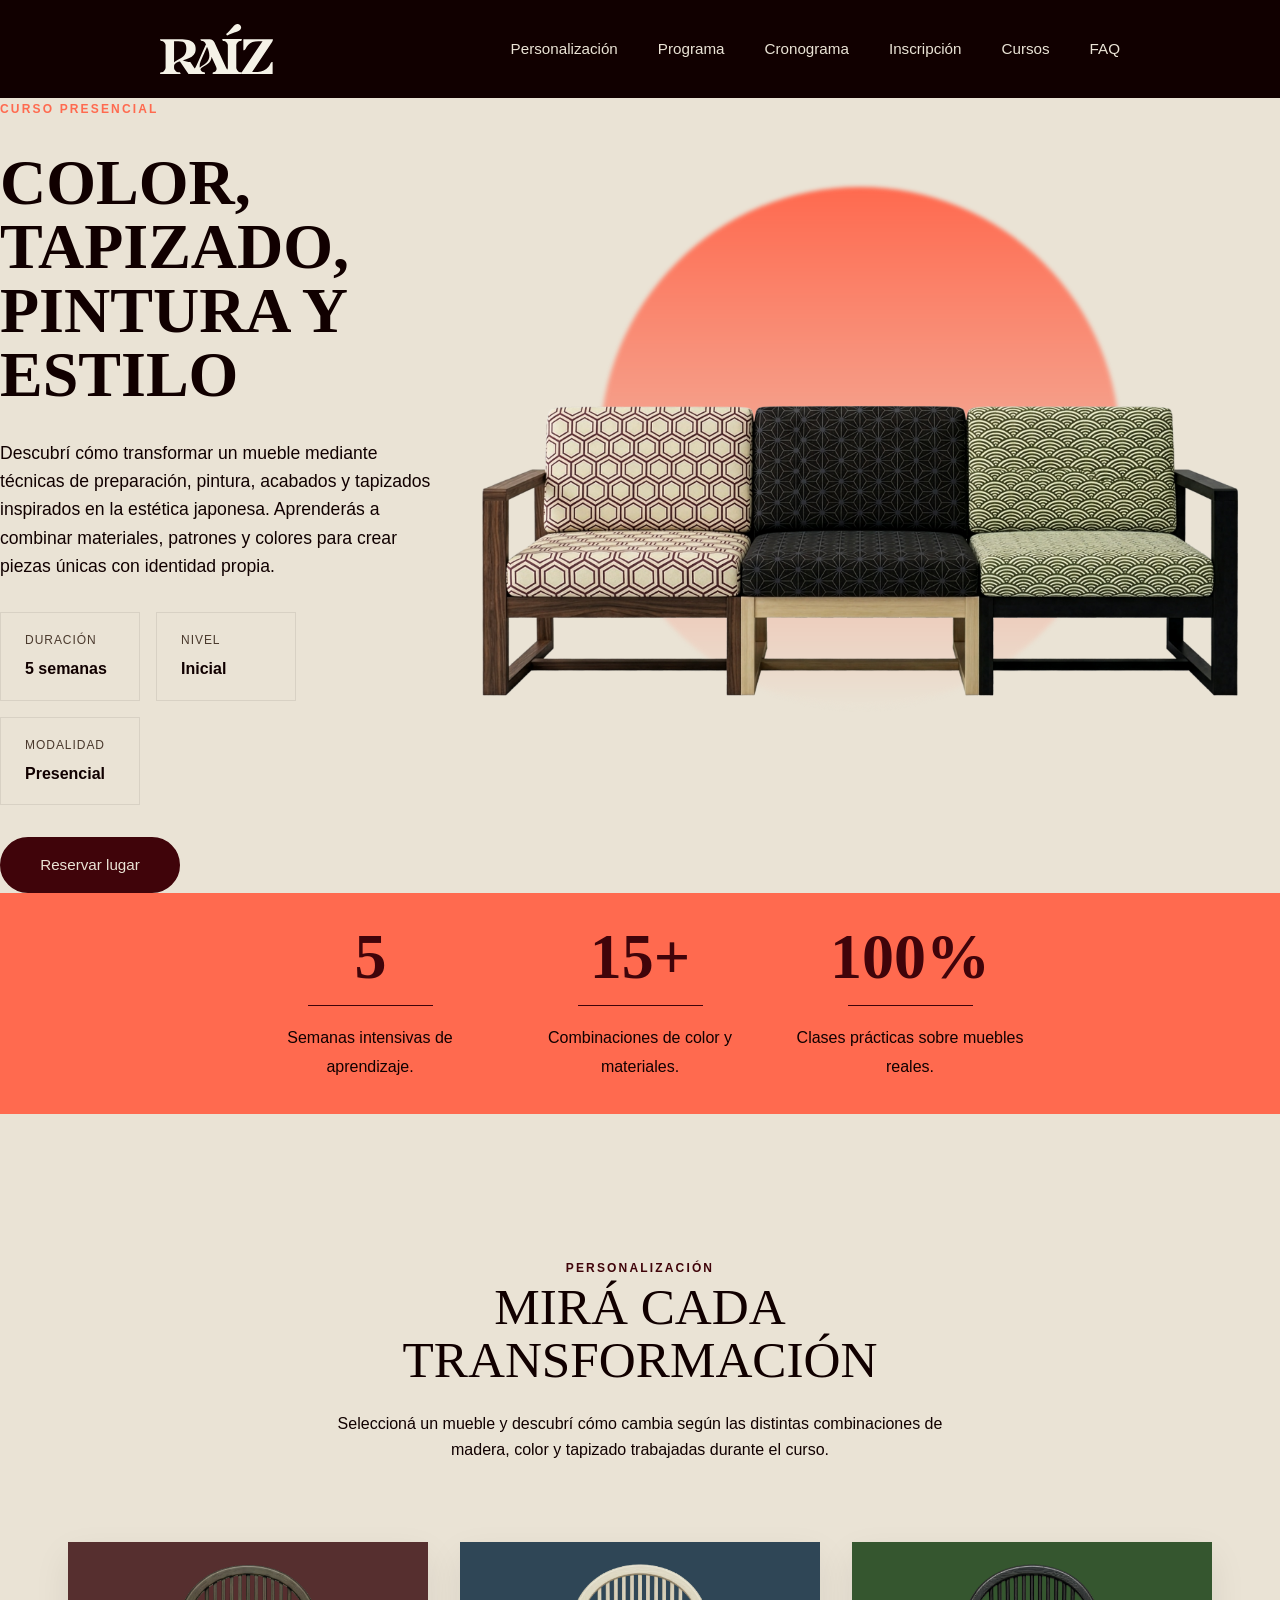
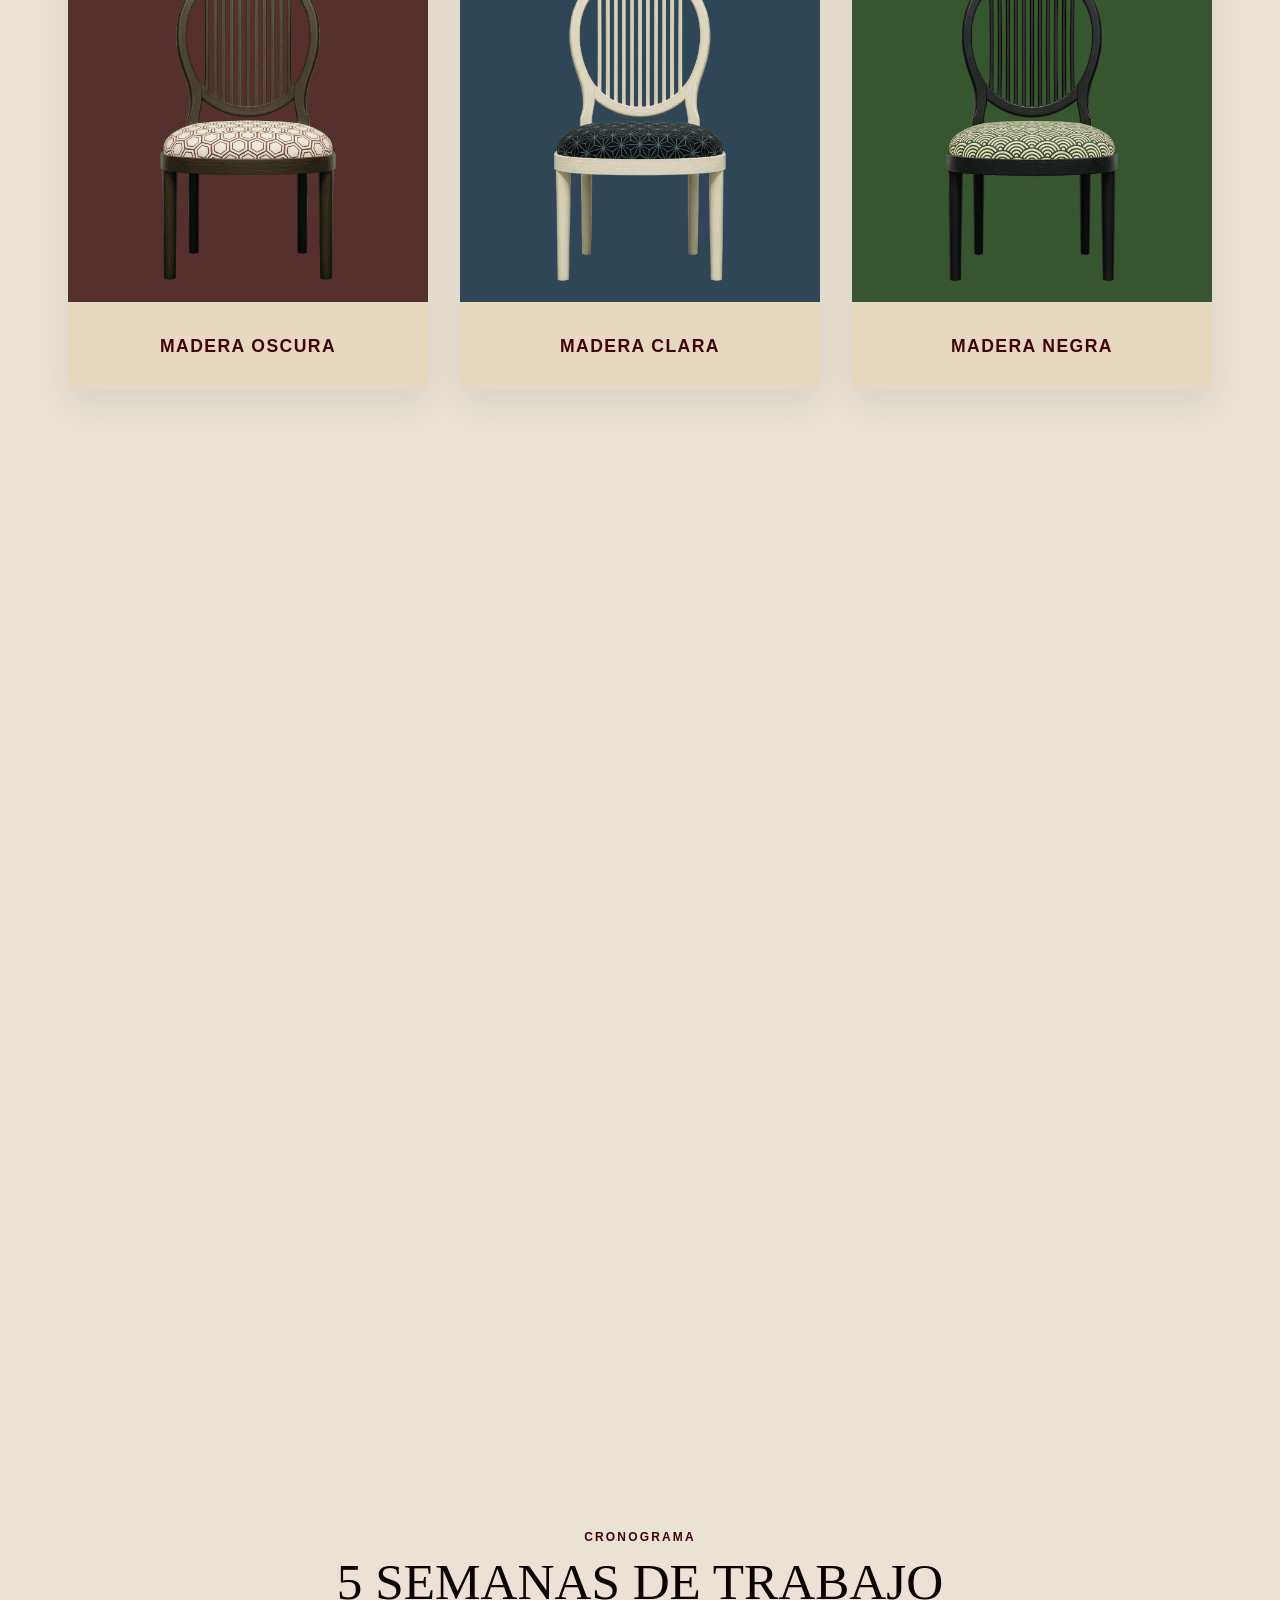
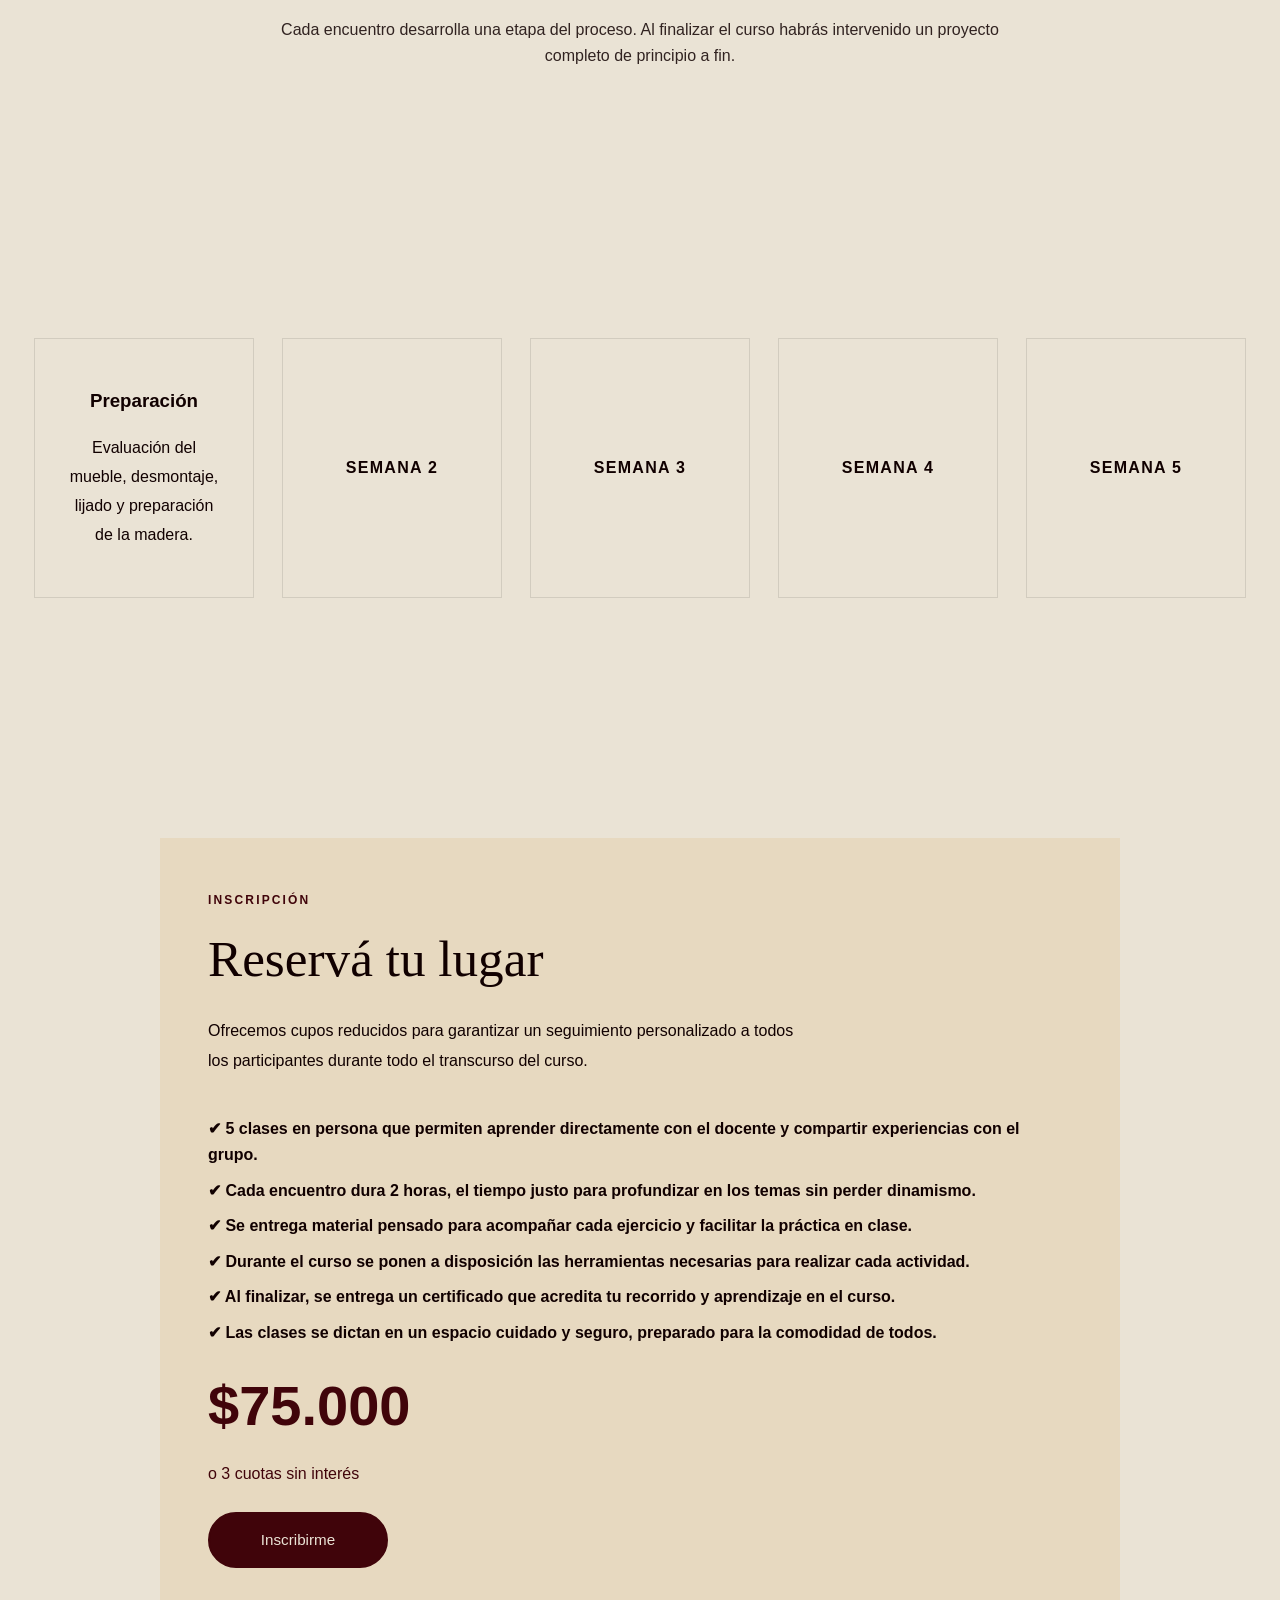
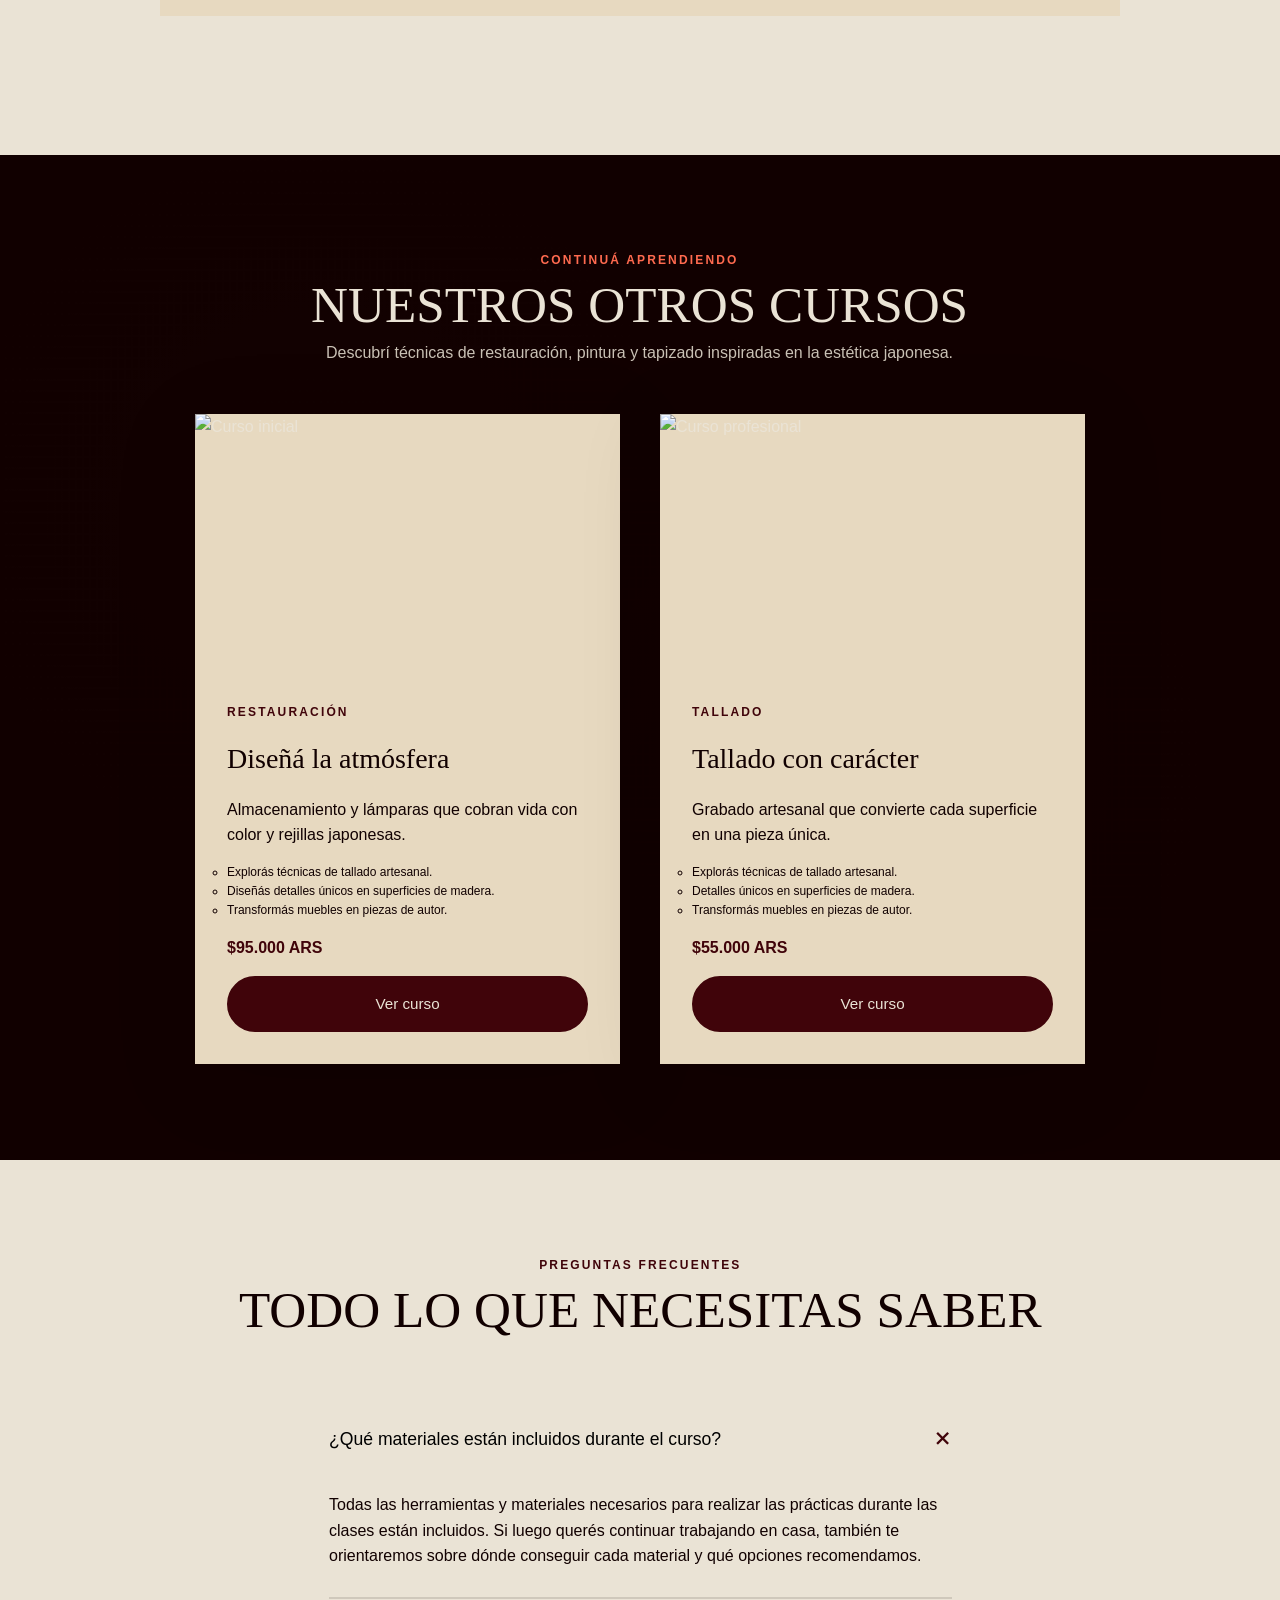
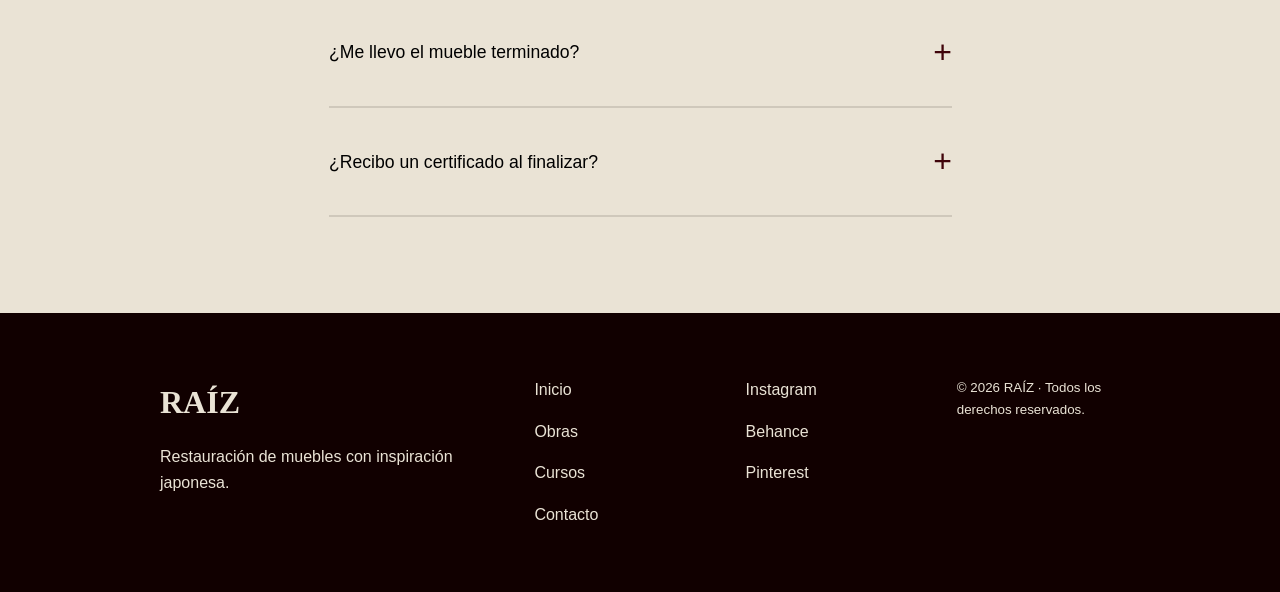
==== commit b75c2ae9: "codigos detalle 6/7" ====
--- a/detalle/detalle.html
+++ b/detalle/detalle.html
@@ -62,19 +62,7 @@
                 <li class="nav-item">
 
                     <a
-                        href="#stats"
-                        class="nav-link">
-
-                        Concepto
-
-                    </a>
-
-                </li>
-
-                <li class="nav-item">
-
-                    <a
-                        href="#works"
+                        href="#showcase"
                         class="nav-link">
 
                         Personalización
@@ -122,7 +110,7 @@
                 <li class="nav-item">
 
                     <a
-                        href="#otroscursos"
+                        href="#courses"
                         class="nav-link">
 
                         Cursos 
@@ -161,12 +149,12 @@
 
 <section id="hero" class="course-hero">
 
-    <div class="container hero-grid">
+    <div class="container4 hero-grid">
 
 
         <!-- TEXTO -->
 
-        <div class="hero-content">
+        <div class="hero-content2">
 
             <p class="section-tag-hero depth-header">
 
@@ -177,9 +165,7 @@
 
             <h1 class="hero-title depth-content">
 
-                Color,
-                Tapizado
-                y Pintura
+                COLOR, TAPIZADO, PINTURA Y ESTILO
 
             </h1>
 
@@ -227,7 +213,7 @@
 
             <div class="hero-buttons">
 
-                <a href="#inscri" class="button button-primary">
+                <a href="#inscri" class="button button-secondary">
 
                     Reservar lugar
 
@@ -242,13 +228,27 @@
 
         <!-- IMAGEN -->
 
-        <div class="hero-image">
-
-            <img
-                src="../imagenes/muebles/azul/sillon_azul.png"
-                alt="Curso de Color, Tapizado y Pintura">
-
-        </div>
+<div class="detail-hero-visual">
+
+    <div class="detail-hero-circle"></div>
+
+    <div class="detail-hero-sofa">
+
+        <img
+            src="../imagenes/hero/hero_detalle.png"
+            alt="Curso de Color, Pintura y Tapizado">
+
+    </div>
+
+    <div class="detail-hero-japanese">
+
+        <span>色彩</span>
+        <span>塗装</span>
+        <span>張り地</span>
+
+    </div>
+
+</div>
 
 
     </div>
@@ -263,7 +263,7 @@
                 STATS
 ==========================================-->
 
-<section id="stats" class="course-stats">
+<section id="stats" class="course-stats reveal">
 
     <div class="container">
 
@@ -271,7 +271,7 @@
 
             <article class="stat-card">
 
-                <span class="stats-number">
+                <span class="stats-number reveal">
 
                     5
 
@@ -290,7 +290,7 @@
 
 
 
-            <article class="stat-card">
+            <article class="stat-card reveal">
 
                 <span class="stats-number">
 
@@ -311,7 +311,7 @@
 
 
 
-            <article class="stat-card">
+            <article class="stat-card reveal">
 
                 <span class="stats-number">
 
@@ -337,28 +337,32 @@
 </section>
 
 <!--=========================================
-        PERSONALIZACIÓN DEL PROYECTO
+            VISUALIZADOR DE MUEBLES
 ==========================================-->
 
-<section id="works" class="course-customization" id="personalizacion-curso">
-
-    <div class="container container-per">
-
-        <div class="section-header">
+<section class="course-showcase reveal" id="showcase">
+
+    <div class="container2">
+
+        <div class="showcase-header">
 
             <p class="section-tag">
+
                 Personalización
+
             </p>
 
-            <h2 class="section-title">
-                DISEÑÁ TU PROYECTO 
+            <h2 class="section-title"> 
+
+                MIRÁ CADA TRANSFORMACIÓN
+
             </h2>
 
-            <p class="section-description">
-
-                Durante el curso aprenderás cómo combinar maderas,
-                colores y patrones japoneses para crear un mueble
-                completamente personalizado.
+            <p class="showcase-description">
+
+                Seleccioná un mueble y descubrí cómo cambia según
+                las distintas combinaciones de madera, color y
+                tapizado trabajadas durante el curso.
 
             </p>
 
@@ -366,309 +370,171 @@
 
 
 
-        <div class="customization-slider">
-
-
-
-
-            <!--=================================
-                    TARJETA MADERA
-            ==================================-->
-
-            <article class="course-card active" id="card-madera">
-
-                <!-- Frente -->
-
-                <div class="course-card-front">
+        <!--==================================
+                    TARJETAS
+        ===================================-->
+
+        <div class="showcase-grid reveal">
+
+            <!-- ROJO -->
+
+            <article class="showcase-card showcase-red reveal">
+
+                <div class="showcase-image">
 
                     <img
-                        src="../imagenes/muebles/azul/sillon_azul.png"
-                        alt="Madera">
-
-                    <div class="course-card-title">
-
-                        <h3 class="stats-title" >Madera</h3>
-
-                        <span>
-                            Elegí el acabado
-                        </span>
-
-                    </div>
-
-                </div>
-
-
-
-
-                <!-- Dorso -->
-
-                <div class="course-card-back">
+                        id="showcase-red-image"
+                        src="../imagenes/muebles/azul/silla_azul_1.png"
+                        alt="Madera oscura">
+
+                </div>
+
+                <div class="showcase-info">
+
+                    <span class="showcase-label">
+
+                        Madera Oscura
+
+                    </span>
+
+                </div>
+
+            </article>
+
+
+
+            <!-- AZUL -->
+
+            <article class="showcase-card showcase-blue reveal">
+
+                <div class="showcase-image">
 
                     <img
-                        class="card-preview"
-                        src="../imagenes/muebles/azul/sillon_azul.png"
-                        alt="Madera">
-
-                    <div class="card-content">
-
-                        <h3 class="card-title">
-
-                            Nogal Oscuro
-
-                        </h3>
-
-                        <h4 class="card-subtitle">
-
-                            Acabado profundo
-
-                        </h4>
-
-                        <p class="card-description">
-
-                            Ideal para quienes buscan una estética
-                            tradicional con mucha presencia y
-                            contraste.
-
-                        </p>
-
-                    </div>
-
-
-
-                    <div class="selector-buttons">
-
-                        <button
-                            class="selector active"
-                            data-type="wood"
-                            data-index="0">
-
-                        </button>
-
-                        <button
-                            class="selector"
-                            data-type="wood"
-                            data-index="1">
-
-                        </button>
-
-                        <button
-                            class="selector"
-                            data-type="wood"
-                            data-index="2">
-
-                        </button>
-
-                    </div>
-
-                </div>
-
-            </article>
-
-
-
-
-
-
-            <!--=================================
-                    TARJETA COLOR
-            ==================================-->
-
-            <article class="course-card" id="card-color">
-
-                <div class="course-card-front">
+                        id="showcase-blue-image"
+                        src="../imagenes/muebles/rojo/silla_roja_1.png"
+                        alt="Madera clara">
+
+                </div>
+
+                <div class="showcase-info">
+
+                    <span class="showcase-label">
+
+                        Madera Clara
+
+                    </span>
+
+                </div>
+
+            </article>
+
+
+
+            <!-- VERDE -->
+
+            <article class="showcase-card showcase-green reveal">
+
+                <div class="showcase-image">
 
                     <img
-                        src="../imagenes/muebles/rojo/sillon_rojo.png"
-                        alt="Color">
-
-                    <div class="course-card-title">
-
-                        <h3>Color</h3>
-
-                        <span>
-                            Elegí el tapizado
-                        </span>
-
-                    </div>
-
-                </div>
-
-
-
-                <div class="course-card-back">
-
-                    <img
-                        class="card-preview"
-                        src="../imagenes/muebles/rojo/sillon_rojo.png"
-                        alt="Color">
-
-                    <div class="card-content">
-
-                        <h3 class="card-title">
-
-                            Azul Índigo
-
-                        </h3>
-
-                        <h4 class="card-subtitle">
-
-                            Inspirado en Japón
-
-                        </h4>
-
-                        <p class="card-description">
-
-                            Un tono elegante que transmite calma
-                            y combina perfectamente con maderas
-                            oscuras.
-
-                        </p>
-
-                    </div>
-
-
-
-                    <div class="selector-buttons">
-
-                        <button
-                            class="selector active"
-                            data-type="color"
-                            data-index="0">
-
-                        </button>
-
-                        <button
-                            class="selector"
-                            data-type="color"
-                            data-index="1">
-
-                        </button>
-
-                        <button
-                            class="selector"
-                            data-type="color"
-                            data-index="2">
-
-                        </button>
-
-                    </div>
-
-                </div>
-
-            </article>
-
-
-
-
-
-
-
-            <!--=================================
-                    TARJETA PATRÓN
-            ==================================-->
-
-            <article class="course-card" id="card-pattern">
-
-                <div class="course-card-front">
-
-                    <img
-                        src="../imagenes/muebles/dorado/sillon_dorado.png"
-                        alt="Patrón">
-
-                    <div class="course-card-title">
-
-                        <h3>Patrón</h3>
-
-                        <span>
-                            Elegí el diseño
-                        </span>
-
-                    </div>
-
-                </div>
-
-
-
-                <div class="course-card-back">
-
-                    <img
-                        class="card-preview"
-                        src="../imagenes/muebles/dorado/sillon_dorado.png"
-                        alt="Patrón">
-
-                    <div class="card-content">
-
-                        <h3 class="card-title">
-
-                            Kikko
-
-                        </h3>
-
-                        <h4 class="card-subtitle">
-
-                            Fortaleza y protección
-
-                        </h4>
-
-                        <p class="card-description">
-
-                            Inspirado en el caparazón de la tortuga,
-                            uno de los patrones tradicionales más
-                            representativos del arte japonés.
-
-                        </p>
-
-                    </div>
-
-
-
-                    <div class="selector-buttons selector-pattern">
-
-                        <button
-                            class="selector active"
-                            data-type="pattern"
-                            data-index="0">
-
-                        </button>
-
-                        <button
-                            class="selector"
-                            data-type="pattern"
-                            data-index="1">
-
-                        </button>
-
-                        <button
-                            class="selector"
-                            data-type="pattern"
-                            data-index="2">
-
-                        </button>
-
-                    </div>
-
-                </div>
-
-            </article>
-
-
+                        id="showcase-green-image"
+                        src="../imagenes//muebles/dorado/silla_dorado_1.png"
+                        alt="Madera Negra">
+
+                </div>
+
+                <div class="showcase-info">
+
+                    <span class="showcase-label">
+
+                        Madera Negra
+
+                    </span>
+
+                </div>
+
+            </article>
+
+        </div>
+
+
+
+        <!--==================================
+                SELECTOR MUEBLES
+        ===================================-->
+
+        <div class="showcase-selector reveal">
+
+            <button
+                class="selector-item active"
+                data-furniture="chair">
+
+                <img
+                    src="../imagenes/muebles/viejos/silla_viejo.webp"
+                    alt="Silla">
+
+            </button>
+
+
+
+            <button
+                class="selector-item"
+                data-furniture="lamp">
+
+                <img
+                    src="../imagenes/muebles/viejos/lampara_viejo.webp"
+                    alt="Lámpara">
+
+            </button>
+
+
+
+            <button
+                class="selector-item"
+                data-furniture="table">
+
+                <img
+                    src="../imagenes/muebles/viejos/mesita_viejo.webp"
+                    alt="Mesa">
+
+            </button>
+
+
+
+            <button
+                class="selector-item"
+                data-furniture="shelf">
+
+                <img
+                    src="../imagenes/muebles/viejos/armario_viejo.webp"
+                    alt="Estantería">
+
+            </button>
+
+
+
+            <button
+                class="selector-item"
+                data-furniture="bench">
+
+                <img
+                    src="../imagenes/muebles/viejos/sillon_viejo.webp"
+                    alt="Banco">
+
+            </button>
 
         </div>
 
     </div>
 
 </section>
-
-
-
-
 
 
 <!--=========================================
             QUÉ INCLUYE EL CURSO
 ==========================================-->
 
-<section id="program" class="course-content" id="contenido">
+<section id="program" class="course-content reveal" id="contenido">
 
     <div class="container">
 
@@ -690,317 +556,363 @@
 
                 <ul class="content-list">
 
-                    <li>Preparación y restauración de la madera.</li>
-
-                    <li>Técnicas de pintura y aplicación.</li>
-
-                    <li>Protección y acabados finales.</li>
-
-                    <li>Selección de telas y materiales.</li>
-
-                    <li>Tapizado completo del asiento.</li>
-
-                    <li>Composición de colores y patrones japoneses.</li>
-
-                    <li>Consejos de mantenimiento y conservación.</li>
-
-                </ul>
+    <li class="program-item active" data-program="1">
+        <span class="program-icon">✓</span>
+        <span>Preparación y restauración de la madera.</span>
+    </li>
+
+    <li class="program-item" data-program="2">
+        <span class="program-icon">−</span>
+        <span>Técnicas de pintura y aplicación.</span>
+    </li>
+
+    <li class="program-item" data-program="3">
+        <span class="program-icon">−</span>
+        <span>Protección y acabados finales.</span>
+    </li>
+
+    <li class="program-item" data-program="4">
+        <span class="program-icon">−</span>
+        <span>Selección de telas y materiales.</span>
+    </li>
+
+    <li class="program-item" data-program="5">
+        <span class="program-icon">−</span>
+        <span>Tapizado completo del asiento.</span>
+    </li>
+
+    <li class="program-item" data-program="6">
+        <span class="program-icon">−</span>
+        <span>Composición de colores y patrones japoneses.</span>
+    </li>
+
+    <li class="program-item" data-program="7">
+        <span class="program-icon">−</span>
+        <span>Consejos de mantenimiento y conservación.</span>
+    </li>
+
+</ul>
+
+</div>
+
+
+
+            <div class="content-image">
+
+            <div class="program-gallery">
+
+        <div class="program-card active" data-program="1">
+            <img src="../imagenes/fotogaleria/gale_1.png" alt="">
+        </div>
+
+        <div class="program-card" data-program="2">
+            <img src="../imagenes/fotogaleria/gale_2.png" alt="">
+        </div>
+
+        <div class="program-card" data-program="3">
+            <img src="../imagenes/fotogaleria/gale_3.png" alt="">
+        </div>
+
+        <div class="program-card" data-program="4">
+            <img src="../imagenes/fotogaleria/gale_4.png" alt="">
+        </div>
+
+        <div class="program-card" data-program="5">
+            <img src="../imagenes/fotogaleria/gale_5.png" alt="">
+        </div>
+
+        <div class="program-card" data-program="6">
+            <img src="../imagenes/fotogaleria/gale_6.png" alt="">
+        </div>
+
+        <div class="program-card" data-program="7">
+            <img src="../imagenes/fotogaleria/gale_7.png" alt="">
+        </div>
+
+        </div>
+
+        </div>
+
+        </div>
+
+    </div>
+
+</section>
+
+
+<!--=========================================
+            TIMELINE
+==========================================-->
+
+<section id="crono" class="course-timeline section reveal">
+
+    <div class="container2">
+
+        <div class="section-header">
+
+            <p class="section-tag">
+                Cronograma
+            </p>
+
+            <h2 class="section-title">
+                5 SEMANAS DE TRABAJO
+            </h2>
+
+            <p class="section-description">
+                Cada encuentro desarrolla una etapa del proceso. Al finalizar el curso habrás intervenido un proyecto completo de principio a fin.
+            </p>
+
+        </div>
+
+
+        <!--==================================
+                LÍNEA + STOPS
+        ===================================-->
+
+        <div class="timeline-navigation reveal">
+
+            <div class="timeline-track">
+
+                <span class="timeline-segment" data-segment="1"></span>
+
+                <span class="timeline-segment" data-segment="2"></span>
+
+                <span class="timeline-segment" data-segment="3"></span>
+
+                <span class="timeline-segment" data-segment="4"></span>
 
             </div>
 
 
-
-            <div class="content-image">
-
-                <img
-                    src="../imagenes/fotogaleria/gale_6.png"
-                    alt="Contenido del curso">
+            <div class="timeline-stops">
+
+        <button class="timeline-stop" data-step="1"><span>一</span></button>
+
+        <button class="timeline-stop" data-step="2"><span>二</span></button>
+
+        <button class="timeline-stop" data-step="3"><span>三</span></button>
+
+        <button class="timeline-stop" data-step="4"><span>四</span></button>
+
+        <button class="timeline-stop" data-step="5"><span>五</span></button>
 
             </div>
 
-        </div>
-
     </div>
 
+
+
+        <!--==================================
+                TARJETAS
+        ===================================-->
+
+        <div class="timeline-cards reveal">
+
+
+            <!-- Semana 1 -->
+
+            <article class="timeline-card active" data-card="1">
+
+                <div class="timeline-card-inner">
+
+                    <div class="timeline-front">
+
+                        <span class="timeline-week">
+
+                            Semana 1
+
+                        </span>
+
+                    </div>
+
+                    <div class="timeline-back">
+
+                        <h3>
+
+                            Preparación
+
+                        </h3>
+
+                        <p>
+
+                            Evaluación del mueble, desmontaje, lijado y preparación de la madera.
+
+                        </p>
+
+                    </div>
+
+                </div>
+
+            </article>
+
+
+
+
+            <!-- Semana 2 -->
+
+            <article class="timeline-card" data-card="2">
+
+                <div class="timeline-card-inner">
+
+                    <div class="timeline-front">
+
+                        <span class="timeline-week">
+
+                            Semana 2
+
+                        </span>
+
+                    </div>
+
+                    <div class="timeline-back">
+
+                        <h3>
+
+                            Pintura
+
+                        </h3>
+
+                        <p>
+
+                            Técnicas de aplicación, elección del color y corrección de imperfecciones.
+
+                        </p>
+
+                    </div>
+
+                </div>
+
+            </article>
+
+
+
+
+            <!-- Semana 3 -->
+
+            <article class="timeline-card" data-card="3">
+
+                <div class="timeline-card-inner">
+
+                    <div class="timeline-front">
+
+                        <span class="timeline-week">
+
+                            Semana 3
+
+                        </span>
+
+                    </div>
+
+                    <div class="timeline-back">
+
+                        <h3>
+
+                            Acabados
+
+                        </h3>
+
+                        <p>
+
+                            Sellado, barnices, protección y terminaciones según el estilo elegido.
+
+                        </p>
+
+                    </div>
+
+                </div>
+
+            </article>
+
+
+
+
+            <!-- Semana 4 -->
+
+            <article class="timeline-card" data-card="4">
+
+                <div class="timeline-card-inner">
+
+                    <div class="timeline-front">
+
+                        <span class="timeline-week">
+
+                            Semana 4
+
+                        </span>
+
+                    </div>
+
+                    <div class="timeline-back">
+
+                        <h3>
+
+                            Tapizados
+
+                        </h3>
+
+                        <p>
+
+                            Selección de telas, espuma, tensión del tejido y montaje del asiento.
+
+                        </p>
+
+                    </div>
+
+                </div>
+
+            </article>
+
+
+
+
+            <!-- Semana 5 -->
+
+            <article class="timeline-card" data-card="5">
+
+                <div class="timeline-card-inner">
+
+                    <div class="timeline-front">
+
+                        <span class="timeline-week">
+
+                            Semana 5
+
+                        </span>
+
+                    </div>
+
+                    <div class="timeline-back">
+
+                        <h3>
+
+                            Retoques finales
+
+                        </h3>
+
+                        <p>
+
+                            Ajustes finales, montaje, revisión y presentación del mueble terminado.
+
+                        </p>
+
+                    </div>
+
+                </div>
+
+            </article>
+
+
+        </div>
+
+    </div>
+
 </section>
-
-<!--=========================================
-        TIMELINE DEL CURSO
-==========================================-->
-
-<section id="crono" class="course-timeline">
-
-    <div class="container2">
-
-        <div class="section-header">
-
-            <p class="section-tag">
-
-                Cronograma
-
-            </p>
-
-            <h2 class="section-title">
-
-                5 SEMANAS DE TRABAJO 
-
-            </h2>
-
-            <p class="section-description">
-
-                Cada encuentro desarrolla una etapa del proceso.
-                Al finalizar el curso habrás intervenido un proyecto
-                completo de principio a fin.
-
-            </p>
-
-        </div>
-
-
-
-        <div class="timeline-wrapper">
-
-            <div class="timeline-line"></div>
-
-
-
-
-
-            <!-- SEMANA 1 -->
-
-            <article class="timeline-card active">
-
-                <div class="timeline-stop">
-
-                    1
-
-                </div>
-
-                <div class="timeline-front">
-
-                    <span>
-
-                        Semana 1
-
-                    </span>
-
-                </div>
-
-                <div class="timeline-back">
-
-                    <h3>
-
-                        Preparación
-
-                    </h3>
-
-                    <p>
-
-                        Evaluación del mueble, desmontaje,
-                        lijado y preparación de todas las
-                        superficies.
-
-                    </p>
-
-                </div>
-
-            </article>
-
-
-
-
-
-            <!-- SEMANA 2 -->
-
-            <article class="timeline-card">
-
-                <div class="timeline-stop">
-
-                    2
-
-                </div>
-
-                <div class="timeline-front">
-
-                    <span>
-
-                        Semana 2
-
-                    </span>
-
-                </div>
-
-                <div class="timeline-back">
-
-                    <h3>
-
-                        Pintura
-
-                    </h3>
-
-                    <p>
-
-                        Técnicas de aplicación, cobertura,
-                        elección del color y corrección
-                        de imperfecciones.
-
-                    </p>
-
-                </div>
-
-            </article>
-
-
-
-
-
-            <!-- SEMANA 3 -->
-
-            <article class="timeline-card">
-
-                <div class="timeline-stop">
-
-                    3
-
-                </div>
-
-                <div class="timeline-front">
-
-                    <span>
-
-                        Semana 3
-
-                    </span>
-
-                </div>
-
-                <div class="timeline-back">
-
-                    <h3>
-
-                        Acabados
-
-                    </h3>
-
-                    <p>
-
-                        Sellado, barnices, protección y
-                        terminaciones según el estilo
-                        elegido.
-
-                    </p>
-
-                </div>
-
-            </article>
-
-
-
-
-
-
-            <!-- SEMANA 4 -->
-
-            <article class="timeline-card">
-
-                <div class="timeline-stop">
-
-                    4
-
-                </div>
-
-                <div class="timeline-front">
-
-                    <span>
-
-                        Semana 4
-
-                    </span>
-
-                </div>
-
-                <div class="timeline-back">
-
-                    <h3>
-
-                        Tapizado
-
-                    </h3>
-
-                    <p>
-
-                        Selección de telas, espuma,
-                        tensión del tejido y montaje
-                        del asiento.
-
-                    </p>
-
-                </div>
-
-            </article>
-
-
-
-
-
-
-            <!-- SEMANA 5 -->
-
-            <article class="timeline-card">
-
-                <div class="timeline-stop">
-
-                    5
-
-                </div>
-
-                <div class="timeline-front">
-
-                    <span>
-
-                        Semana 5
-
-                    </span>
-
-                </div>
-
-                <div class="timeline-back">
-
-                    <h3>
-
-                        Proyecto Final
-
-                    </h3>
-
-                    <p>
-
-                        Ajustes finales, montaje,
-                        revisión y presentación del
-                        mueble terminado.
-
-                    </p>
-
-                </div>
-
-            </article>
-
-        </div>
-
-    </div>
-
-</section>
-
-
-
-
-
-
 
 <!--=========================================
             COMPRAR CURSO
 ==========================================-->
 
-<section id="inscri" class="course-buy" id="comprar">
+<section id="inscri" class="course-buy reveal" id="comprar">
 
     <div class="container">
 
@@ -1030,15 +942,17 @@
 
                 <ul>
 
-                    <li>✔ 5 clases presenciales</li>
-
-                    <li>✔ Material práctico</li>
-
-                    <li>✔ Herramientas disponibles</li>
-
-                    <li>✔ Certificado de participación</li>
-
-                    <li>✔ Establecimiento seguro</li> 
+                    <li>✔ 5 clases en persona que permiten aprender directamente con el docente y compartir experiencias con el grupo.</li>
+
+                    <li>✔ Cada encuentro dura 2 horas, el tiempo justo para profundizar en los temas sin perder dinamismo.</li>
+
+                    <li>✔ Se entrega material pensado para acompañar cada ejercicio y facilitar la práctica en clase.</li>
+
+                    <li>✔ Durante el curso se ponen a disposición las herramientas necesarias para realizar cada actividad.</li>
+
+                    <li>✔ Al finalizar, se entrega un certificado que acredita tu recorrido y aprendizaje en el curso.</li>
+
+                    <li>✔ Las clases se dictan en un espacio cuidado y seguro, preparado para la comodidad de todos.</li> 
 
                 </ul>
 
@@ -1048,12 +962,6 @@
 
             <div class="buy-price">
 
-                <span class="price-title">
-
-                    Inversión
-
-                </span>
-
                 <h3>
 
                     $75.000 
@@ -1066,7 +974,7 @@
 
                 </p>
 
-                <a href="../index.html" class="button button-primary">
+                <a href="../index.html" class="button button-secondary">
 
                     Inscribirme
 
@@ -1082,275 +990,279 @@
 
 
 
-
-
-
-
-<!--=========================================
-            OTROS CURSOS
-==========================================-->
-
-<section id="otroscursos" class="related-courses">
-
-    <div class="container2">
-
-        <div class="section-header">
-
-            <p class="section-tag-otro">
+<!--==================================================
+                    CURSOS
+===================================================-->
+
+<section
+    id="courses"
+    class="section section-dark courses reveal">
+
+    </div>
+
+    <div class="container2 reveal">
+
+        <div class="section-header reveal depth-header">
+
+            <span class="section-tag">
 
                 Continuá aprendiendo
 
+            </span>
+
+            <h2 class="section-title">
+
+                NUESTROS OTROS CURSOS
+
+            </h2>
+
+            <p class="section-description">
+
+                Descubrí técnicas de restauración, pintura y tapizado inspiradas en la estética japonesa.
+
             </p>
 
-            <h2 class="section-title3">
-
-                Descubrí nuestros otros cursos
+        </div>
+
+        <div class="courses-grid reveal depth-content">
+
+
+
+
+<!--==================================================
+                    CURSO 01
+===================================================-->
+
+            <article
+                class="card course-card"
+                data-course="1">
+
+                <div class="card-inner">
+
+                    <div class="card-front">
+
+                        <img
+                            src="imagenes/fotocursos/curso_1.webp"
+                            alt="Curso inicial"
+                            class="card-image course-image">
+
+                        <div class="card-overlay"></div>
+
+                        <div class="card-content3">
+
+                            <span class="card-tag">
+
+                                RESTAURACIÓN
+
+                            </span>
+
+                            <h3 class="card-title">
+
+                                Diseñá la atmósfera
+
+                            </h3>
+
+                            <p class="card-subtitle">
+
+                                Almacenamiento y lámparas que cobran vida con color y rejillas japonesas.
+
+                            </p>
+
+                            <ul>
+                                <li class="listacartas">Explorás técnicas de tallado artesanal.</li>
+                                <li class="listacartas">Diseñás detalles únicos en superficies de madera.</li>
+                                <li class="listacartas">Transformás muebles en piezas de autor.</li>
+                            </ul>
+
+                            <h4>$95.000 ARS</h4> 
+
+                            <button class="button button-secondary">
+                                <a href="detalle/detalle.html">Ver curso</a>  
+                            </button>
+
+                        </div>
+
+                    </div>
+
+                </div>
+
+            </article>
+
+
+<!--==================================================
+                    CURSO 02
+===================================================-->
+
+            <article
+                class="card course-card"
+                data-course="3">
+
+                <div class="card-inner">
+
+                    <div class="card-front">
+
+                        <img
+                            src="imagenes/fotocursos/curso_3.webp"
+                            alt="Curso profesional"
+                            class="card-image course-image">
+
+                        <div class="card-overlay"></div>
+
+                        <div class="card-content3">
+
+                            <span class="card-tag">
+
+                                TALLADO
+
+                            </span>
+
+                            <h3 class="card-title">
+
+                                Tallado con carácter
+
+                            </h3>
+
+                            <p class="card-subtitle">
+
+                                Grabado artesanal que convierte cada superficie en una pieza única.
+
+                            </p>
+
+                            <ul>
+                                <li class="listacartas">Explorás técnicas de tallado artesanal.</li>
+                                <li class="listacartas">Detalles únicos en superficies de madera.</li>
+                                <li class="listacartas">Transformás muebles en piezas de autor.</li>
+                            </ul>
+
+                            <h4>$55.000 ARS</h4>  
+
+                            <button class="button button-secondary">
+                                <a href="detalle/detalle.html">Ver curso</a>  
+                            </button>
+
+                        </div>
+
+                    </div>
+
+                </div>
+
+            </article>
+
+        </div>
+
+    </div>
+
+</section>
+
+<!--==================================================
+                        FAQ
+===================================================-->
+
+<section
+    id="faq"
+    class="section faq reveal">
+
+    <div class="container2 reveal">
+
+        <div class="section-header reveal depth-header">
+
+            <span class="section-tag">
+
+                PREGUNTAS FRECUENTES
+
+            </span>
+
+            <h2 class="section-title">
+
+                TODO LO QUE NECESITAS SABER 
 
             </h2>
 
         </div>
 
-
-
-        <div class="courses-grid">
-
-
-
-
-            <!-- RESTAURACIÓN -->
-
-            <article class="course-preview-card">
-
-                <img
-                    src="../imagenes/fotogaleria/gale_1.png"
-                    alt="Curso Restauración">
-
-                <div class="course-preview-content">
-
-                    <h3 class="card-title">
-
-                        Restauración
-                        Tradicional
-
-                    </h3>
-
-                    <p class="card-subtitle">
-
-                        Aprendé técnicas de reparación,
-                        recuperación y conservación de
-                        muebles antiguos.
+        <div class="faq-list reveal depth-content">
+
+            <article class="faq-item active">
+
+                <button
+                    class="faq-question"
+                    type="button">
+
+                    <span>¿Qué materiales están incluidos durante el curso?</span>
+
+                    <span class="faq-icon">+</span>
+
+                </button>
+
+                <div class="faq-answer">
+
+                    <p>
+
+                        Todas las herramientas y materiales necesarios para realizar las prácticas durante las clases están incluidos. Si luego querés continuar trabajando en casa, también te orientaremos sobre dónde conseguir cada material y qué opciones recomendamos.
 
                     </p>
 
-                    <button class="button button-secondary">
-                                <a class="botonweb" href="../index.html">
-
-                                    Ver curso 
-
-                                </a>
-                    </button>
-
-                </div>
-
-            </article>
-
-
-
-
-
-
-            <!-- DISEÑO -->
-
-            <article class="course-preview-card">
-
-                <img
-                    src="../imagenes/fotogaleria/gale_3.png"
-                    alt="Curso Diseño">
-
-                <div class="course-preview-content">
-
-                    <h3 class="card-title">
-
-                        Diseño de
-                        Mobiliario
-
-                    </h3>
-
-                    <p class="card-subtitle">
-
-                        Desde el boceto hasta la
-                        construcción de piezas
-                        originales.
+                </div>
+
+            </article>
+
+
+
+            <article class="faq-item">
+
+                <button
+                    class="faq-question"
+                    type="button">
+
+                    <span>¿Me llevo el mueble terminado?</span>
+
+                    <span class="faq-icon">+</span>
+
+                </button>
+
+                <div class="faq-answer">
+
+                    <p>
+
+                        Sí. Durante el curso trabajarás sobre un proyecto completo y al finalizar podrás llevarte tu mueble restaurado, pintado y tapizado como resultado del aprendizaje realizado en clase.
 
                     </p>
 
-                    <button class="button button-secondary">
-                                <a class="botonweb" href="../index.html">
-
-                                    Ver curso 
-
-                                </a>
-                    </button>
-
-                </div>
-
-            </article>
-
-
+                </div>
+
+            </article>
+
+
+
+            <article class="faq-item">
+
+                <button
+                    class="faq-question"
+                    type="button">
+
+                    <span>¿Recibo un certificado al finalizar?</span>
+
+                    <span class="faq-icon">+</span>
+
+                </button>
+
+                <div class="faq-answer">
+
+                    <p>
+
+                        Sí. Una vez completado el curso recibirás un certificado de participación que acredita los conocimientos y las técnicas aprendidas durante la capacitación.
+
+                    </p>
+
+                </div>
+
+            </article>
 
         </div>
 
     </div>
 
 </section>
-
-<!--=========================================
-                    FAQ
-==========================================-->
-
-<section class="faq" id="faq">
-
-    <div class="container2">
-
-        <div class="section-header">
-
-            <p class="section-tag">
-                Preguntas frecuentes
-            </p>
-
-            <h2 class="section-title">
-                Todo lo que necesitás saber
-            </h2>
-
-            <p class="section-description">
-
-                Si tenés alguna otra consulta,
-                podés comunicarte con nosotros
-                desde la sección de contacto.
-
-            </p>
-
-        </div>
-
-
-
-        <div class="faq-container">
-
-            <article class="faq-item">
-
-                <button class="faq-question">
-
-                    ¿Necesito experiencia previa?
-
-                    <span>+</span>
-
-                </button>
-
-                <div class="faq-answer">
-
-                    <p>
-
-                        No. El curso está pensado para
-                        personas que comienzan desde cero
-                        y también para quienes desean
-                        perfeccionar técnicas.
-
-                    </p>
-
-                </div>
-
-            </article>
-
-
-
-
-
-            <article class="faq-item">
-
-                <button class="faq-question">
-
-                    ¿Los materiales están incluidos?
-
-                    <span>+</span>
-
-                </button>
-
-                <div class="faq-answer">
-
-                    <p>
-
-                        Durante las clases dispondrás de
-                        herramientas y materiales para
-                        realizar las prácticas propuestas.
-
-                    </p>
-
-                </div>
-
-            </article>
-
-
-
-
-
-            <article class="faq-item">
-
-                <button class="faq-question">
-
-                    ¿Puedo llevar mi propio mueble?
-
-                    <span>+</span>
-
-                </button>
-
-                <div class="faq-answer">
-
-                    <p>
-
-                        Sí. En las últimas clases podrás
-                        aplicar las técnicas aprendidas
-                        sobre un proyecto personal.
-
-                    </p>
-
-                </div>
-
-            </article>
-
-
-
-
-
-            <article class="faq-item">
-
-                <button class="faq-question">
-
-                    ¿Se entrega certificado?
-
-                    <span>+</span>
-
-                </button>
-
-                <div class="faq-answer">
-
-                    <p>
-
-                        Sí. Al finalizar el curso recibirás
-                        un certificado de participación.
-
-                    </p>
-
-                </div>
-
-            </article>
-
-        </div>
-
-    </div>
-
-</section>
-
-
 
 
 
@@ -1457,9 +1369,9 @@
                 SCRIPTS
 ==========================================-->
 
-<script src="js/script.js"></script>
-
-<script src="js/detalle.js"></script>
+<script src="../script.js"></script>
+
+<script src="detalle.js"></script> 
 
 </body>
 
--- a/style.css
+++ b/style.css
@@ -8,15 +8,17 @@
             COLORS
     ==============================*/
 
-    --color-light: #F5F2E7;
-    --color-dark: #090902;
-    --color-primary: #be1818;
-    --color-secondary: #1E19BF;
-    --color-accent: #F7D0B4;
-    --color-accent2: #2A0D00;
-
-    --color-white: #FFFFFF;
-    --color-black: #000000;
+    --color-light: #EAE3D5;
+    --color-dark: #110000;
+    --color-primary: #e7d9c0;
+    --color-secondary: #A7846A;
+    --color-tertiary: #4A392D;
+    --color-accent: #FF6A4F;
+    --color-accent2: #E00000;
+    --color-accent3: #40040A;
+
+    --color-white: #EAE3D5;
+    --color-black: #1F1E1D;
 
     --glass: rgba(245, 242, 231, .22);
     --glass-border: rgba(245, 242, 231, 0.75);
@@ -150,6 +152,8 @@
 
 }
 
+
+
 picture{
 
     display:block;
@@ -257,7 +261,7 @@
 
 .section-dark{
 
-    background:var(--color-dark);
+    background:var(--color-accent3);
 
     color:var(--color-light);
 
@@ -360,7 +364,7 @@
 
     gap:var(--space-8);
 
-    color:var(--color-secondary);
+    color:var(--color-accent3);
 
     font-size:var(--fs-tag);
 
@@ -485,39 +489,39 @@
 
     background:var(--color-light);
 
-    color:var(--color-secondary);
-
-    border-color:var(--color-secondary);
+    color:var(--color-accent3);
+
+    border-color:var(--color-accent3);
 
 }
 
 .button-primary:hover{
 
-    color:var(--color-secondary);
-
-    border-color:var(--color-secondary);
-
-    background-color: var(--color-accent);
+    color:var(--color-accent);
+
+    border-color:var(--color-accent);
+
+    background-color: var(--color-accent3);
 
 }
 
 .button-secondary{
 
-    color:var(--color-accent);
-
-    border:2px solid var(--color-accent);
-
-    background:var(--color-accent2);
+    color:var(--color-light);
+
+    border:2px solid var(--color-accent3);
+
+    background:var(--color-accent3);
 
 }
 
 .button-secondary:hover{
 
-    background:var(--color-light);
-
-    color:var(--color-secondary);
-
-    border-color:var(--color-secondary);
+    background:var(--color-accent);
+
+    color:var(--color-dark);
+
+    border-color:var(--color-accent);
 
 }
 
@@ -568,7 +572,7 @@
 
     -webkit-backface-visibility:hidden;
 
-    background:var(--color-light);
+    background:var(--color-primary);
 
     box-shadow: var(--shadow-md);
 
@@ -580,7 +584,7 @@
 
     position:relative;
     
-    background-color: var(--color-accent2);
+    background-color: var(--color-accent3);
 
 }
 
@@ -628,7 +632,7 @@
 
     z-index:2;
 
-    background-color: var(--color-accent2);
+    background-color: var(--color-accent3);
 
     padding: 1rem;
 
@@ -652,7 +656,7 @@
 
     z-index:2;
 
-    background-color: var(--color-accent2);
+    background-color: var(--color-secondary); 
 
     padding: 1rem; 
 
@@ -676,7 +680,7 @@
 
     z-index:2;
 
-    background-color: var(--color-accent2);
+    background-color: var(--color-primary);
 
     padding: 2rem; 
 
@@ -890,9 +894,6 @@
 
     padding:18px 0;
 
-    background:rgba(15,3,4,.9);
-
-    box-shadow:var(--shadow-md);
 
 }
 
@@ -1117,7 +1118,7 @@
 
     font-size:5rem;
 
-    color:var(--color-primary);
+    color:var(--color-accent);
 
 }
 
@@ -1172,7 +1173,7 @@
 
     align-items:center;
 
-    background:var(--color-dark);
+    background:var(--color-primary);
 
 }
 
@@ -1216,7 +1217,7 @@
 
     font-size:3rem;
 
-    color:var(--color-accent);
+    color:var(--color-accent3);
 
     opacity:1;
 
@@ -1228,7 +1229,7 @@
 
     font-size:3rem;
 
-    color:var(--color-accent); 
+    color:var(--color-accent3); 
 
     opacity:0;
 
@@ -1278,7 +1279,7 @@
 
     inset:0;
 
-    background:#f5f2e7ab;
+    background:#eae3d5da;
 
     pointer-events:none;
 
@@ -1447,19 +1448,19 @@
 
 .work-card .card-content{
 
+    color:var(--color-primary);
+
+}
+
+.work-card .card-title{
+
     color:var(--color-light);
 
 }
 
-.work-card .card-title{
-
-    color:var(--color-light);
-
-}
-
 .work-card .card-subtitle{
 
-    color:var(--color-light);
+    color:var(--color-primary);
 
 }
 
@@ -1471,7 +1472,7 @@
 
 .work-card .card-number{
 
-    color:var(--color-primary);
+    color:var(--color-accent);
 
 }
 
@@ -1512,9 +1513,7 @@
 
     box-shadow:var(--shadow-lg);
 
-    background-color: var(--color-light);
-
-    border: 2px solid rgba(255, 255, 255, 0.438);
+    background-color: var(--color-primary);
 
 }
 
@@ -1530,7 +1529,7 @@
 
     display:block;
 
-    color:var(--color-secondary);
+    color:var(--color-accent3);
 
     font-size:.78rem;
 
@@ -1675,19 +1674,19 @@
 
 .color-button[data-color="blue"]{
 
-    background:var(--color-secondary);
+    background:#562F2F;
 
 }
 
 .color-button[data-color="red"]{
 
-    background:var(--color-primary);
+    background:#2F4656;
 
 }
 
 .color-button[data-color="gold"]{
 
-    background:var(--color-accent); 
+    background:#35562F; 
 
 } 
 
@@ -1707,9 +1706,9 @@
 
     display:grid;
 
-    grid-template-columns:repeat(4,1fr);
-
-    grid-auto-rows:220px;
+    grid-template-columns:repeat(4,0.5fr);
+
+    grid-auto-rows:200px;
 
     gap:24px;
 
@@ -1721,8 +1720,6 @@
 
     overflow:hidden;
 
-    border:2px solid #F5F2E7;
-
     box-shadow:var(--shadow-sm);
 
     transition:var(--transition);
@@ -1805,7 +1802,7 @@
 
     gap:48px;
 
-    margin-top:var(--space-32); 
+    margin-top:var(--space-16); 
 
 }
 
@@ -1835,37 +1832,43 @@
 
 .course-card .card-content{
 
-    color:var(--color-light);
+    color:var(--color-dark);
 
 }
 
 .course-card .card-title{
 
-    color:var(--color-light);
+    color:var(--color-dark);
 
 }
 
 .course-card .card-subtitle{
 
-    color:var(--color-light);
+    color:var(--color-dark);
 
 }
 
 .course-card .card-tag{
 
-    color:var(--color-accent);
+    color:var(--color-accent3);
 
 }
 
 .course-card .card-number{
 
-    color:var(--color-light);
+    color:var(--color-dark);
 
 }
 
 li.listacartas {
     font-size: 12px;
     list-style: circle;
+    color: var(--color-dark);
+}
+
+h4 {
+    color: var(--color-accent3); 
+
 }
 
 
@@ -1916,7 +1919,6 @@
         transform var(--transition),
         box-shadow var(--transition);
 
-    border:2px solid var(--glass-border);
 }
 
 .capsule-image:hover{
@@ -1985,11 +1987,18 @@
 
 }
 
+.span {
+    color: var(--color-dark);
+
+} 
+
 .faq-icon{
 
     font-size:2rem;
 
     transition:transform var(--transition);
+
+    color: var(--color-accent3);
 
 }
 
@@ -2228,15 +2237,15 @@
 
     text-orientation:mixed;
 
-    font-size:clamp(7rem,9vw,11rem);
+    font-size:2rem;
 
     font-weight:500;
 
-    color:var(--color-dark);
-
-    opacity:.15;
-
-    filter:blur(10px);
+    color:var(--color-accent3);
+
+    opacity:.2;
+
+    filter:blur(2.5px);
 
     user-select:none;
 
@@ -2258,17 +2267,17 @@
 
 .jp-word-1{
 
-    top:6%;
-
-    left:4%;
+    top:5%;
+
+    left:2.5%;
 
 }
 
 .jp-word-2{
 
-    top:28%;
-
-    right:5%;
+    top:30%;
+
+    right:2.5%;
 
 }
 
@@ -2276,23 +2285,23 @@
 
     top:45%;
 
-    left:48%;
+    left:2.5%;
 
 }
 
 .jp-word-4{
 
-    bottom:20%;
-
-    right:16%;
+    top:65%;
+
+    right:2.5%;
 
 }
 
 .jp-word-5{
 
-    bottom:15%;
-
-    left:12%;
+    top:80%;
+
+    left:2.5%;
 
 }
 
@@ -2301,7 +2310,7 @@
 ==================================================*/
 
 section.stats {
-    background-color: var(--color-accent2); 
+    background-color: var(--color-accent); 
 
 }
 
@@ -2312,14 +2321,6 @@
     grid-template-columns:repeat(3,1fr);
 
     gap:32px;
-
-    margin: 1.5rem; 
-
-    background: var(--color-accent);
-
-    box-shadow: var(--shadow-lg);
-
-    backdrop-filter:blur(2px);
 }
 
 .stats-card{
@@ -2352,7 +2353,7 @@
 
     font-size:1.5rem;
 
-    color:var(--color-secondary);
+    color:var(--color-dark);
 
     opacity:.8;
 
@@ -2366,7 +2367,7 @@
 
     font-weight:800;
 
-    color:var(--color-dark);
+    color:var(--color-accent3);
 
     line-height:1;
 
@@ -2386,7 +2387,7 @@
 
     margin-bottom:18px;
 
-    color: var(--color-secondary);
+    color: var(--color-accent3);
 
 }
 
@@ -2412,7 +2413,7 @@
 
     margin:16px auto 0;
 
-    background:var(--color-secondary);
+    background:var(--color-accent3);
 
 }
 
--- a/detalle/detalle.css
+++ b/detalle/detalle.css
@@ -39,209 +39,235 @@
 }
 
 
-
-
-/*=========================================
-                HERO
-=========================================*/
+/*==================================================
+                HERO DETALLE
+==================================================*/
 
 .course-hero{
 
-    min-height:var(--course-hero-height);
+    min-height:90vh;   
 
     display:flex;
 
     align-items:center;
 
-    padding-top:140px;
-
-}
-
-.section-tag-hero {
-    color: var(--color-primary);
-
-}
-
-#hero {
-background-color: var(--color-light);}
-
-
+    overflow:hidden;
+
+    position:relative;
+
+}
+
+.hero-content2{
+
+    display:flex;
+
+    flex-direction:column;
+
+    gap:32px;
+
+    max-width:1250px;
+
+}
+
+.container4{
+
+    width: 1640px;  
+
+    margin-inline:auto;
+
+    display: flex;
+
+    justify-content: center;
+
+    margin-top: 100px;  
+
+
+}
 
 .hero-grid{
 
-    display:grid;
-
-    grid-template-columns:1fr 1fr;
-
-    gap:80px;
+    display:flex;
 
     align-items:center;
 
 }
 
-
-
-.hero-content{
+/*==================================================
+                VISUAL
+==================================================*/
+
+.detail-hero-visual{
+
+    position:relative;
+
+    display:flex;
+
+    justify-content:center;
+
+    align-items: flex-end;
+
+ 
+}
+
+/*==================================================
+                CÍRCULO
+==================================================*/
+
+.detail-hero-circle{
+
+     position:absolute;
+
+    width:520px;
+
+    height:520px;
+
+    border-radius:50%;
+
+    background:linear-gradient(
+        180deg,
+        var(--color-accent) 0%,
+        var(--color-light) 100%
+    );
+
+    z-index:1;
+
+    filter:blur(2px);
+
+}
+
+/*==================================================
+                SOFÁ
+==================================================*/
+
+.detail-hero-sofa{
+
+    position:relative;
+
+    z-index:2;
+
+    transition:
+
+        transform .6s cubic-bezier(.22,.61,.36,1);
+
+}
+
+.detail-hero-sofa img{
+ 
+    width:840px; 
+
+    display:block;
+
+}
+
+.detail-hero-sofa:hover{
+
+    transform:
+
+        scale(1.04)
+
+        translateY(-8px);
+
+}
+
+.detail-hero-sofa{
+
+    transform:translateY(30px);
+
+}
+
+.detail-hero-sofa:hover{
+
+    transform:
+
+        translateY(22px)
+
+        scale(1.04);
+
+}
+
+/*==================================================
+                JAPONÉS
+==================================================*/
+
+.detail-hero-japanese{
+
+    position:absolute;
+
+    right:-75px; 
 
     display:flex;
 
     flex-direction:column;
 
-    align-items:flex-start;
-
-}
-
-
-
-.breadcrumb{
-
-    display:flex;
-
-    gap:.6rem;
-
-    margin-bottom:2rem;
-
-    font-size:.9rem;
-
-    opacity:.7;
-
-}
-
-
-
-.breadcrumb a{
-
-    text-decoration:none;
-
-    color:inherit;
-
-}
-
-
-
-.breadcrumb strong{
-
-    color:var(--color-primary);
+    gap:28px;
+
+    z-index:3;
+
+}
+
+.detail-hero-japanese span{
+
+    writing-mode:vertical-rl;
+
+    font-family:var(--font-japanese); 
+
+    font-size:2.4rem;
+
+    color:var(--color-accent3);
+
+    letter-spacing:.15em;
+
+}
+
+.hero-badges{
+
+    display:flex;
+
+    gap:1rem;
+
+    flex-wrap:wrap;
+
+}
+
+
+
+.badge{
+
+    border:1px solid rgba(0,0,0,.08);
+
+    padding:18px 24px;
+
+    display:flex;
+
+    flex-direction:column;
+
+    gap:6px;
+
+    min-width:140px;
+
+}
+
+
+
+.badge span{
+
+    font-size:.75rem;
+
+    letter-spacing:.08em;
+
+    text-transform:uppercase;
+
+    color: var(--color-tertiary);
+
+}
+
+
+
+.badge strong{
+
+    font-size:1rem;
 
     font-weight:600;
-
-}
-
-
-
-.course-hero h1{
-
-    margin-bottom:2rem;
-
-    max-width:650px;
-
-}
-
-
-
-.hero-description{
-
-    max-width:620px;
-
-    line-height:1.9;
-
-    margin-bottom:3rem;
-
-}
-
-
-
-.hero-badges{
-
-    display:flex;
-
-    gap:1rem;
-
-    flex-wrap:wrap;
-
-}
-
-
-
-.badge{
-
-    border:1px solid rgba(0,0,0,.08);
-
-    padding:18px 24px;
-
-    display:flex;
-
-    flex-direction:column;
-
-    gap:6px;
-
-    min-width:140px;
-
-}
-
-
-
-.badge span{
-
-    font-size:.75rem;
-
-    letter-spacing:.08em;
-
-    text-transform:uppercase;
-
-    color: var(--color-secondary);
-
-}
-
-
-
-.badge strong{
-
-    font-size:1rem;
-
-    font-weight:600;
-
-}
-
-
-
-.hero-buttons{
-
-    display:flex;
-
-    gap:20px;
-
-}
-
-
-
-.hero-image{
-
-    display:flex;
-
-    justify-content:flex-end;
-
-}
-
-
-
-.hero-image img{
-
-    width:100%;
-
-    max-width:620px;
-
-    display:block;
-
-    transition:.6s;
-
-}
-
-
-
-.hero-image:hover img{
-
-    transform:scale(1.03);
 
 }
 
@@ -250,12 +276,6 @@
                 STATS
 =========================================*/
 
-.course-stats{
-
-    padding-block:100px;
-
-}
-
 
 .stats-grid{
 
@@ -271,7 +291,7 @@
 
 .course-stats {
 
-    background-color: var(--color-accent2);
+    background-color: var(--color-accent);
 }
 
 
@@ -301,7 +321,7 @@
 
     line-height:1;
 
-    color:var(--color-primary);
+    color:var(--color-light);
 
 }
 
@@ -313,630 +333,651 @@
 
     height:2px;
 
+    background:var(--color-light);
+
+    margin:18px 0 22px;
+
+    transition:.4s;
+
+}
+
+
+
+.stat-card:hover .stat-line{
+
+    width:120px;
+
+}
+
+
+
+.stat-card p{
+
+    max-width:230px;
+
+    line-height:1.8;
+
+}
+
+
+
+
+/*==================================================
+                SHOWCASE
+==================================================*/
+
+.course-showcase{
+
+    padding:140px 0;
+
+    display: flex;
+
+    justify-content: center;
+
+}
+
+
+
+.showcase-header{
+
+    text-align:center;
+
+    max-width:760px;
+
+    margin:0 auto 80px;
+
+}
+
+
+
+.showcase-description{
+
+    max-width:620px;
+
+    margin:24px auto 0;
+
+}
+
+
+
+/*==================================================
+                GRID
+==================================================*/
+
+.showcase-grid{
+
+    display:grid;
+
+    grid-template-columns:repeat(3,1fr);
+
+    gap:32px;
+
+    margin-bottom:70px;
+
+}
+
+
+
+/*==================================================
+                TARJETAS
+==================================================*/
+
+.showcase-card{
+
+    overflow:hidden;
+
+    display:flex;
+
+    flex-direction:column;
+
+    justify-content:space-between;
+
+    transition:
+        transform .45s ease,
+        box-shadow .45s ease;
+
+}
+
+
+
+.showcase-card:hover{
+
+    transform:translateY(-8px);
+
+}
+
+.showcase-red{
+
+    background:#562F2F;
+
+}
+
+.showcase-blue{
+
+    background:#2F4656;
+
+}
+
+.showcase-green{
+
+    background:#35562F;
+
+}
+
+.showcase-image{
+
+    height:360px;
+
+    display:flex;
+
+    justify-content:center;
+
+    align-items:center;
+
+    overflow:hidden;
+
+    padding:40px;
+
+}
+
+
+
+.showcase-image img{
+
+    width:100%;
+
+    max-width:280px;
+
+    object-fit:contain;
+
+    transition:
+
+        transform .45s ease,
+
+        opacity .45s ease;
+
+}
+
+.showcase-info{
+
+    padding:30px;
+
     background:var(--color-primary);
 
-    margin:18px 0 22px;
-
-    transition:.4s;
-
-}
-
-
-
-.stat-card:hover .stat-line{
-
-    width:120px;
-
-}
-
-
-
-.stat-card p{
-
-    max-width:230px;
-
-    line-height:1.8;
-
-}
-
-
-
-
-/*=========================================
-            SECTION HEADER
-=========================================*/
-
-#works {
-    padding-top: 100px;
-
-}
-
-.section-header{
-
-    max-width:1400px;
-
-    margin:0 auto 50px;  
+    display: flex;
+
+    justify-content: center;
+
+
+}
+
+
+
+.showcase-label{
+
+    color:var(--color-accent3);
+
+    font-size:1.1rem;
+
+    font-weight:600;
+
+    letter-spacing:.08em;
+
+    text-transform:uppercase;
+
+}
+
+.showcase-selector{
+
+    display:flex;
+
+    justify-content:center;
+
+    align-items:flex-end;
+
+    gap:30px;
+
+}
+
+.selector-item{
+
+    width:90px;
+
+    height:90px;
+
+    border:none;
+
+    background:none;
+
+    cursor:pointer;
+
+    transition:.4s ease;
+
+    opacity:.45;
+
+    filter:grayscale(100%);
+
+}
+
+.selector-item img{
+
+    width:100%;
+
+    height:100%;
+
+    object-fit:contain;
+
+}
+
+.selector-item.active{
+
+    transform:
+
+        translateY(-12px)
+
+        scale(1.1);
+
+    opacity:1;
+
+    filter:none;
+
+}
+
+/*==================================================
+                ANIMACIONES TARJETAS
+==================================================*/
+
+.showcase-card{
+
+    position:relative;
+
+    box-shadow:0 14px 34px rgba(0,0,0,.08);
+
+}
+
+.showcase-card:hover{
+
+    transform:translateY(-8px);
+
+    box-shadow:0 24px 46px rgba(0,0,0,.15);
+
+}
+
+/*==================================================
+                IMÁGENES
+==================================================*/
+
+.showcase-image{
+
+    position:relative;
+
+}
+
+.showcase-image img{
+
+    display:block;
+
+    transform:scale(1);
+
+    opacity:1;
+
+    transition:
+
+        transform .45s cubic-bezier(.22,.61,.36,1),
+
+        opacity .35s ease;
+
+}
+
+.showcase-image img.switching{
+
+    opacity:0;
+
+    transform:scale(.92);
+
+}
+
+/*==================================================
+                SELECTOR
+==================================================*/
+
+.selector-item{
+
+    position:relative;
+
+    display:flex;
+
+    justify-content:center;
+
+    align-items:center;
+
+}
+
+.selector-item img{
+
+    transition:
+
+        transform .45s,
+
+        filter .45s,
+
+        opacity .45s;
+
+}
+
+.selector-item:not(.active) img{
+
+    filter:
+
+        grayscale(100%)
+
+        brightness(.75);
+
+    opacity:.55;
+
+}
+
+.selector-item:hover img{
+
+    transform:translateY(-6px);
+
+}
+
+.selector-item.active img{
+
+    filter:none;
+
+    opacity:1;
+
+    transform:
+
+        translateY(-12px)
+
+        scale(1.08);
+
+}
+
+.selector-item::after{
+
+    content:"";
+
+    position:absolute;
+
+    bottom:-18px;
+
+    width:0;
+
+    height:3px;
+
+    background:var(--color-accent);
+
+    transition:.35s;
+
+}
+
+.selector-item.active::after{
+
+    width:70%;
+
+}
+
+/*==================================================
+            QUÉ INCLUYE EL CURSO
+==================================================*/
+
+.course-content{
+
+    padding-top:140px;
+
+}
+
+/*==================================================
+                PROGRAMA
+==================================================*/
+
+.content-grid{
+
+    display:grid;
+
+    grid-template-columns:1fr 520px;
+
+    align-items:center;
+
+    gap:350px;  
+
+}
+
+
+
+/*==================================================
+                LISTA
+==================================================*/
+
+.content-list{
+
+    display:flex;
+
+    flex-direction:column;
+
+    gap:22px;
+
+    margin-top:48px;
+
+    padding:0;
+
+    list-style:none;
+
+}
+
+
+
+.program-item{
+
+    display:flex;
+
+    align-items:center;
+
+    gap:18px;
+
+    cursor:pointer;
+
+    transition:.35s;
+
+}
+
+
+
+.program-item span:last-child{
+
+    transition:.35s;
+
+}
+
+
+
+.program-icon{
+
+    width:22px;
 
     text-align:center;
 
-}
-
-
-
-.section-header h2{
-
-    font-weight: 500;
-
-}
-
-
-
-.section-description{
-
-    max-width:640px;
-
-    margin:auto;
-
-    line-height:1.9;
-
-}
-
-/*==================================================
-            PERSONALIZACIÓN
-==================================================*/
-
-.course-customization{
+    font-weight:700;
+
+    color:rgba(255,255,255,.35);
+
+    transition:.35s;
+
+}
+
+
+
+/*==================================================
+            ESTADOS LISTA
+==================================================*/
+
+.program-item.active{
+
+    color:var(--color-accent);
+
+}
+
+
+
+.program-item.active .program-icon{
+
+    color:var(--color-accent);
+
+}
+
+
+
+.program-item:hover{
+
+    transform:translateX(10px);
+
+}
+
+
+
+/*==================================================
+            GALERÍA
+==================================================*/
+
+.program-gallery{
+
+    position:relative;
+
+    width:520px;
+
+    height:520px;
+
+    margin-inline:auto;
+
+}
+
+
+
+/*==================================================
+                TARJETAS
+==================================================*/
+
+.program-card{
+
+    position:absolute;
+
+    inset:0;
 
     overflow:hidden;
 
-}
-
-.container-per {
-
-    display: flex;
-    flex-direction: column;
-    align-items:center;
-    
-}
-
-
-
-/*=========================================
-            CONTENEDOR
-=========================================*/
-
-.customization-slider{
-
-    display:grid;
-
-    grid-template-columns:0.85fr 1.2fr 0.85fr;
-
-    align-items:center;
-
-    gap:30px;
-
-}
-
-
-
-/*=========================================
-                TARJETA
-=========================================*/
-
-.course-card{
-
-    position:relative;
-
-    aspect-ratio:0.75;
-
-    transform-style:preserve-3d;
+    cursor:pointer;
 
     transition:
-        transform .55s ease,
-        scale .45s ease,
-        opacity .35s ease;
-
-    cursor:pointer;
-
-}
-
-
-
-/*=========================================
-        TARJETA ACTIVA
-=========================================*/
-
-.course-card.active{
-
-    scale:1.05;
+        transform .55s cubic-bezier(.22,.61,.36,1),
+        opacity .45s,
+        filter .45s;
+
+}
+
+
+
+.program-card img{
+
+    width:100%;
+
+    height:100%;
+
+    object-fit:cover;
+
+    display:block;
+
+}
+
+.program-card.prev,
+.program-card.next{
+
+    filter:grayscale(100%);
+
+    opacity:.75;
+
+    box-shadow:
+
+        0 10px 20px rgba(0,0,0,.08);
+
+    filter:
+
+        grayscale(100%)
+
+        blur(1px);
+
+}
+
+.program-card.active{
+
+    filter:none;
+
+}
+
+.program-card.active{
+
+    box-shadow:
+
+        0 30px 60px rgba(0,0,0,.18);
+
+}
+
+
+
+/*==================================================
+            POSICIONES
+==================================================*/
+
+.program-card.active{
+
     z-index:5;
 
-}
-
-
-
-/*=========================================
-        TARJETAS LATERALES
-=========================================*/
-
-.course-card:not(.active){
-
-    scale:.88;
-    opacity:.8;
-
-}
-
-
-
-.course-card:hover{
-
-    transform:translateY(-8px);
-
-}
-
-
-
-/*=========================================
-        CARAS
-=========================================*/
-
-.course-card-front,
-.course-card-back{
-
-    position:absolute;
-
-    inset:0;
-
-    border:1px solid rgba(0,0,0,.08);
-
-    background:var(--color-light);
-
-    backface-visibility:hidden;
-
-    overflow:hidden;
-
-    display:flex;
-    flex-direction:column;
-
-}
-
-
-
-/*=========================================
-            DORSO
-=========================================*/
-
-.course-card-back{
-
-    transform:rotateY(180deg);
-
-}
-
-
-
-.course-card.active .course-card-front{
-
-    transform:rotateY(180deg);
-
-}
-
-
-
-.course-card.active .course-card-back{
-
-    transform:rotateY(360deg);
-
-}
-
-
-
-/*=========================================
-        TRANSICIONES
-=========================================*/
-
-.course-card-front,
-.course-card-back{
-
-    transition:transform .7s cubic-bezier(.22,.8,.22,1);
-
-}
-
-
-
-/*=========================================
-            IMAGEN
-=========================================*/
-
-.course-card img{
-
-    width:100%;
-    height:340px;
-
-    object-fit:cover;
-
-    display:block;
-
-}
-
-
-
-/*=========================================
-        TÍTULO FRENTE
-=========================================*/
-
-.course-card-title{
-
-    padding:28px;
-
-}
-
-
-
-.course-card-title h3{
-
-    margin-bottom:8px;
-
-}
-
-
-
-.course-card-title span{
-
-    opacity:.6;
-
-    font-size:.95rem;
-
-}
-
-
-
-/*=========================================
-        CONTENIDO DORSO
-=========================================*/
-
-.card-content{
-
-    padding:28px;
-
-    flex:1;
-
-}
-
-
-
-.card-title{
-
-    margin-bottom:8px;
-
-}
-
-
-
-.card-subtitle{
-
-    color:var(--color-secondary);
-
-    margin-bottom:20px;
-
-    font-size:1rem;
-
-    font-weight:500;
-
-}
-
-.section-title3 {
-    
-    color: var(--color-light);
-
-    font-family:var(--font-display);
-
-    font-size:var(--fs-title);
-
-    font-weight:var(--fw-medium);
-
-    line-height:1.05;
-
-    max-width: 1400px;
-
-    text-align: center;
-}
-
-.card-description{
-
-    line-height:1.8;
-
-}
-
-
-
-/*=========================================
-        SELECTORES
-=========================================*/
-
-.selector-buttons{
-
-    display:flex;
-
-    justify-content:center;
-
-    gap:14px;
-
-    padding:28px;
-
-}
-
-
-
-/*=========================================
-            BOTONES
-=========================================*/
-
-.selector{
-
-    width:18px;
-    height:18px;
-
-    border-radius:50%;
-
-    border:none;
-
-    cursor:pointer;
-
-    transition:.35s;
-
-}
-
-
-
-/*=========================================
-        ESTADOS
-=========================================*/
-
-.selector:hover{
-
-    transform:scale(1.15);
-
-}
-
-
-
-.selector.active{
-
-    scale:1.25;
-
-}
-
-
-
-/*=========================================
-        COLORES
-=========================================*/
-
-/* madera */
-
-[data-type="wood"][data-index="0"]{
-
-    background:#593C2A;
-
-}
-
-[data-type="wood"][data-index="1"]{
-
-    background:#B98A5A;
-
-}
-
-[data-type="wood"][data-index="2"]{
-
-    background:#232323;
-
-}
-
-
-
-/* tapizados */
-
-[data-type="color"][data-index="0"]{
-
-    background:#293A7C;
-
-}
-
-[data-type="color"][data-index="1"]{
-
-    background:#BE1818;
-
-}
-
-[data-type="color"][data-index="2"]{
-
-    background:#FFD359;
-
-}
-
-
-
-/* patrones */
-
-[data-type="pattern"]{
-
-    background-size:cover;
-
-    background-position:center;
-
-}
-
-[data-index="0"][data-type="pattern"]{
-
-    background-image:url("../img/cursos/detalle/ui/kikko.jpg");
-
-}
-
-[data-index="1"][data-type="pattern"]{
-
-    background-image:url("../img/cursos/detalle/ui/asanoha.jpg");
-
-}
-
-[data-index="2"][data-type="pattern"]{
-
-    background-image:url("../img/cursos/detalle/ui/seigaiha.jpg");
-
-}
-
-
-
-/*=========================================
-        RESPONSIVE
-=========================================*/
-
-@media(max-width:1050px){
-
-.customization-slider{
-
-grid-template-columns:1fr;
-
-gap:40px;
-
-}
-
-.course-card{
-
-max-width:520px;
-
-width:100%;
-
-margin:auto;
-
-}
-
-.course-card:not(.active){
-
-scale:1;
-
-opacity:1;
-
-}
-
-}
-
-/*==================================================
-            QUÉ INCLUYE EL CURSO
-==================================================*/
-
-.course-content{
-
-    padding-top:140px;
-
-}
-
-
-
-.content-grid{
-
-    display:grid;
-
-    grid-template-columns:1fr 1fr;
-
-    gap:80px;
-
-    align-items:center;
-
-}
-
-
-
-.content-text{
-
-    display:flex;
-
-    flex-direction:column;
-
-}
-
-
-
-.content-text h2{
-
-    margin:20px 0 40px;
-
-}
-
-
-
-.content-list{
-
-    display:flex;
-
-    flex-direction:column;
-
-    gap:22px;
-
-    list-style:none;
-
-    padding:0;
-
-    margin:0;
-
-}
-
-
-
-.content-list li{
-
-    position:relative;
-
-    padding-left:34px;
-
-    line-height:1.9;
-
-}
-
-
-
-.content-list li::before{
-
-    content:"";
-
-    position:absolute;
-
-    left:0;
-
-    top:13px;
-
-    width:14px;
-
-    height:2px;
-
-    background:var(--color-primary);
-
-}
-
-
-
-.content-image{
-
-    display:flex;
-
-    justify-content:flex-end;
-
-}
-
-
-
-.content-image img{
-
-    width:100%;
-
-    max-width:620px;
-
-    display:block;
-
-}
-
-
-
-
+    transform:
+        translateX(0)
+        scale(1);
+
+}
+
+
+
+.program-card.prev{
+
+    z-index:4;
+
+    transform:
+        translateX(-85px)
+        translateY(24px)
+        scale(.88);
+
+}
+
+
+
+.program-card.next{
+
+    z-index:4;
+
+    transform:
+        translateX(85px)
+        translateY(24px)
+        scale(.88);
+
+}
+ 
+
+
+.program-card.hidden{
+
+    opacity:0.15;
+
+    pointer-events:none;
+
+    transform:scale(.85);
+
+}
 
 /*==================================================
                 TIMELINE
@@ -956,313 +997,570 @@
 
 }
 
-
-
-.timeline-wrapper{
+/*==================================================
+                    TIMELINE
+==================================================*/
+
+.course-timeline{
+
+    padding:140px 0;
+
+}
+
+
+
+.course-timeline .container{
+
+    max-width:1380px;
+
+}
+
+
+
+/*==================================================
+                NAVEGACIÓN
+==================================================*/
+
+.timeline-navigation{
 
     position:relative;
 
+    width:100%;
+
+    max-width:1200px;
+
+    margin:90px auto 80px;
+
+}
+
+/*==================================================
+                    LÍNEA
+==================================================*/
+
+.timeline-track{
+
+    position:absolute;
+
+    left:calc(10% + 34px);
+
+    right:calc(10% + 34px);
+
+    top:34px;
+
+    height:2px;
+
+    background:rgba(0,0,0,.15);
+
+    z-index:1;
+
+}
+
+
+
+/*==================================================
+                SEGMENTOS
+==================================================*/
+
+.timeline-segment{
+
+    position:absolute;
+
+    top:0;
+
+    height:100%;
+
+    background:var(--color-accent);
+
+    transform:scaleX(0);
+
+    transform-origin:left center;
+
+    transition:transform .45s ease;
+
+}
+
+/* Segmento 1 */
+.timeline-segment[data-segment="1"]{
+
+    left:0;
+
+    width:25%;
+
+}
+
+/* Segmento 2 */
+.timeline-segment[data-segment="2"]{
+
+    left:25%;
+
+    width:25%;
+
+}
+
+/* Segmento 3 */
+.timeline-segment[data-segment="3"]{
+
+    left:50%;
+
+    width:25%;
+
+}
+
+/* Segmento 4 */
+.timeline-segment[data-segment="4"]{
+
+    left:75%;
+
+    width:25%;
+
+}
+
+.timeline-segment.active{
+
+    transform:scaleX(1);
+
+}
+
+/*==================================================
+                    STOPS
+==================================================*/
+
+.timeline-stop{
+
+    width:68px;
+
+    height:68px;
+
+    background:var(--color-light);
+
+    border:2px solid rgba(0,0,0,.18);
+
+    display:flex;
+
+    justify-content:center;
+
+    align-items:center;
+
+    cursor:pointer;
+
+    position:relative;
+
+    z-index:5;
+
+    transition:.35s;
+
+    position:relative;
+
+    z-index:5;
+
+    justify-self:center;
+}
+
+.timeline-stops{
+
+    width:100%;
+
+    display:grid;
+
+    grid-template-columns:repeat(5,1fr);
+
+    align-items:center;
+
+    justify-items:center;
+
+    position:relative;
+
+    z-index:5;
+
+}
+
+.timeline-stop span{
+
+    font-weight:700;
+
+    font-size:1rem;
+
+}
+
+
+
+.timeline-stop:hover{
+
+    transform:translateY(-5px);
+
+}
+
+
+
+/*==================================================
+                TARJETAS
+==================================================*/
+
+.timeline-cards{
+
     display:flex;
 
     justify-content:space-between;
 
     align-items:flex-start;
 
-    gap:18px;
-
-    padding-top:70px;
-
-}
-
-
-
-.timeline-line{
+    gap:28px;
+
+}
+
+
+
+/*==================================================
+                CARD
+==================================================*/
+
+.timeline-card{
+
+    width:220px;
+
+    height:250px;
+
+    flex-shrink:0;
+
+    cursor:pointer;
+
+    perspective:1200px;
+
+}
+
+
+
+.timeline-card-inner{
+
+    width:100%;
+
+    height:100%;
+
+    position:relative;
+
+    transform-style:preserve-3d;
+
+}
+
+
+
+.timeline-front,
+
+.timeline-back{
 
     position:absolute;
 
-    left:0;
-
-    right:0;
-
-    top:104px;
-
-    height:2px;
-
-    background:rgba(0,0,0,.12);
-
-    z-index:0;
-
-}
-
-
-
-/*=========================================
-            TARJETAS
-=========================================*/
+    inset:0;
+
+    display:flex;
+
+    justify-content:center;
+
+    align-items:center;
+
+    flex-direction:column;
+
+    background:var(--color-light);
+
+    border:1px solid rgba(0,0,0,.08);
+
+    padding:30px;
+
+    backface-visibility:hidden;
+
+}
+
+
+
+.timeline-week{
+
+    font-size:1rem;
+
+    font-weight:600;
+
+    text-transform:uppercase;
+
+    letter-spacing:.08em;
+
+}
+
+
+
+.timeline-back{
+
+    transform:rotateY(180deg);
+
+}
+
+
+
+.timeline-back h3{
+
+    margin-bottom:16px;
+
+}
+
+
+
+.timeline-back p{
+
+    text-align:center;
+
+    line-height:1.8;
+
+}
+
+/*==================================================
+                TARJETAS
+==================================================*/
 
 .timeline-card{
 
+    width:220px;
+
+    height:260px;
+
+    cursor:pointer;
+
+    perspective:1200px;
+
+}
+
+
+
+.timeline-card-inner{
+
     position:relative;
 
-    width:220px;
-
-    flex-shrink:0;
-
-    cursor:pointer;
-
-    transition:.45s;
-
-    z-index:2;
-
-}
-
-
-
-.timeline-card.active{
-
-    transform:translateY(-10px);
-
-}
-
-
-
-.timeline-card:hover{
-
-    transform:translateY(-6px);
-
-}
-
-
-
-/*=========================================
-            STOP
-=========================================*/
-
-.timeline-stop{
-
-    width:56px;
-
-    height:56px;
-
-    margin:auto;
-
-    margin-bottom:40px;
-
-    border:2px solid var(--color-primary);
-
-    background:var(--color-light);
-
-    color:var(--color-primary);
-
-    display:flex;
-
-    align-items:center;
-
-    justify-content:center;
-
-    font-weight:700;
-
-    transition:.4s;
-
-}
-
-
-
-.timeline-card.active .timeline-stop{
-
-    background:var(--color-primary);
-
-    color:var(--color-light);
-
-}
-
-
-
-/*=========================================
-            CARAS
-=========================================*/
+    width:100%;
+
+    height:100%;
+
+    transform-style:preserve-3d;
+
+    transition:transform .7s cubic-bezier(.22,.61,.36,1);
+
+}
+
+
+
+/*==================================================
+                    FLIP
+==================================================*/
+
+.timeline-card.active .timeline-card-inner{
+
+    transform:rotateY(180deg);
+
+}
+
+
+
+/*==================================================
+                    CARAS
+==================================================*/
 
 .timeline-front,
 .timeline-back{
 
-    border:1px solid rgba(0,0,0,.08);
-
-    padding:26px;
-
-    min-height:180px;
+    position:absolute;
+
+    inset:0;
+
+    display:flex;
+
+    flex-direction:column;
+
+    justify-content:center;
+
+    align-items:center;
+
+    padding:30px;
+
+    border:1px solid rgba(0,0,0,.10);
 
     background:var(--color-light);
 
-    transition:.6s;
-
     backface-visibility:hidden;
 
-}
-
-
+    -webkit-backface-visibility:hidden;
+
+    transition:border-color .35s;
+
+}
+
+
+
+/*==================================================
+                    FRENTE
+==================================================*/
 
 .timeline-front{
 
-    display:flex;
+    text-align:center;
+
+}
+
+
+
+.timeline-week{
+
+    font-size:1rem;
+
+    font-weight:600;
+
+    text-transform:uppercase;
+
+    letter-spacing:.08em;
+
+}
+
+
+
+/*==================================================
+                    DORSO
+==================================================*/
+
+.timeline-back{
+
+    transform:rotateY(180deg);
+
+    text-align:center;
+
+}
+
+
+
+.timeline-back h3{
+
+    margin-bottom:18px;
+
+}
+
+
+
+.timeline-back p{
+
+    line-height:1.8;
+
+}
+
+
+
+/*==================================================
+                    HOVER
+==================================================*/
+
+.timeline-card:hover{
+
+    transform:translateY(-8px);
+
+    transition:transform .35s ease;
+
+}
+
+
+
+.timeline-card:hover .timeline-front,
+
+.timeline-card:hover .timeline-back{
+
+    border-color:var(--color-primary);
+
+}
+
+.timeline-stop.visited{
+
+    background:var(--color-secondary);
+
+    color: var(--color-light);
+
+    border-color:var(--color-accent);
+
+}
+
+.timeline-stop.active{
+
+    background:var(--color-accent3);
+
+    color:var(--color-accent);
+
+}
+
+/*==================================================
+                COMPRAR CURSO
+==================================================*/
+
+#inscri {
+
+    padding-block: 140px;
+
+}
+
+.buy-card{
+
+    display:flex;
+
+    padding: 3rem;
+
+    flex-direction: column;
+
+    gap: 1rem;
+
+    background-color: var(--color-primary);
+
+}
+
+
+
+.buy-info h2{
+
+    margin:20px 0 30px;
+
+}
+
+
+
+.buy-info p{
+
+    max-width:600px;
+
+    line-height:1.9;
+
+}
+
+
+
+.buy-info ul{
+
+    list-style:none;
+
+    margin-top:40px;
+
+    padding:0;
+
+    display:flex;
+
+    flex-direction:column;
+
+    gap:10px;
+
+}
+
+.buy-info li{
+
+    font-weight: 700;
+}
+
+.buy-price{
+
+    display:flex;
+
+    flex-direction:column;
 
     justify-content:center;
 
-    align-items:center;
-
-    text-align:center;
-
-}
-
-
-
-.timeline-front span{
-
-    font-size:1rem;
-
-    font-weight:600;
-
-    text-transform:uppercase;
-
-    letter-spacing:.08em;
-
-}
-
-
-
-.timeline-back{
-
-    position:absolute;
-
-    inset:96px 0 auto;
-
-    opacity:0;
-
-    pointer-events:none;
-
-    transform:rotateY(180deg);
-
-}
-
-
-
-.timeline-back h3{
-
-    margin-bottom:18px;
-
-}
-
-
-
-.timeline-back p{
-
-    line-height:1.8;
-
-}
-
-
-
-/*=========================================
-            ACTIVA
-=========================================*/
-
-.timeline-card.active .timeline-front{
-
-    opacity:0;
-
-    transform:rotateY(180deg);
-
-}
-
-
-
-.timeline-card.active .timeline-back{
-
-    opacity:1;
-
-    pointer-events:auto;
-
-    transform:rotateY(360deg);
-
-}
-
-
-/*==================================================
-                COMPRAR CURSO
-==================================================*/
-
-.course-buy{
-
-    padding-block:140px;
-
-}
-
-
-
-.buy-card{
-
-    display:grid;
-
-    grid-template-columns:2fr 1fr;
-
-    gap:80px;
-
-    border:1px solid rgba(0,0,0,.08);
-
-    padding:70px;
-
-    background-color: var(--color-light);
-
-}
-
-
-
-.buy-info h2{
-
-    margin:20px 0 30px;
-
-}
-
-
-
-.buy-info p{
-
-    max-width:600px;
-
-    line-height:1.9;
-
-}
-
-
-
-.buy-info ul{
-
-    list-style:none;
-
-    margin-top:40px;
-
-    padding:0;
-
-    display:flex;
-
-    flex-direction:column;
-
-    gap:18px;
-
-}
-
-
-
-.buy-price{
-
-    display:flex;
-
-    flex-direction:column;
-
-    justify-content:center;
-
     align-items:flex-start;
-
-    padding-inline:40px;
 
 }
 
@@ -1285,32 +1583,25 @@
 }
 
 .section-description3 {
-    color: var(--color-accent);
+    color: var(--color-accent3);
 }
 
 .buy-price h3{
 
     font-size:3.5rem;
 
-    color:var(--color-accent);
+    color:var(--color-accent3);
 
     margin-bottom:10px;
 
 }
 
-#inscri {
-    background-color: var(--color-accent2);
-}
-
 .buy-price p{
 
-    margin-bottom:40px;
-
-}
-
-.buy-price {
-    background-color: var(--color-accent2);
-}
+    margin-bottom:25px;
+
+}
+
 
 
 
@@ -1439,21 +1730,3 @@
 }
 
 
-
-
-
-/*==================================================
-                FAQ
-==================================================*/
-
-.faq{
-
-    padding-block:140px;
-    display: flex;
-    justify-content: center;
-
-
-}
-
-
-
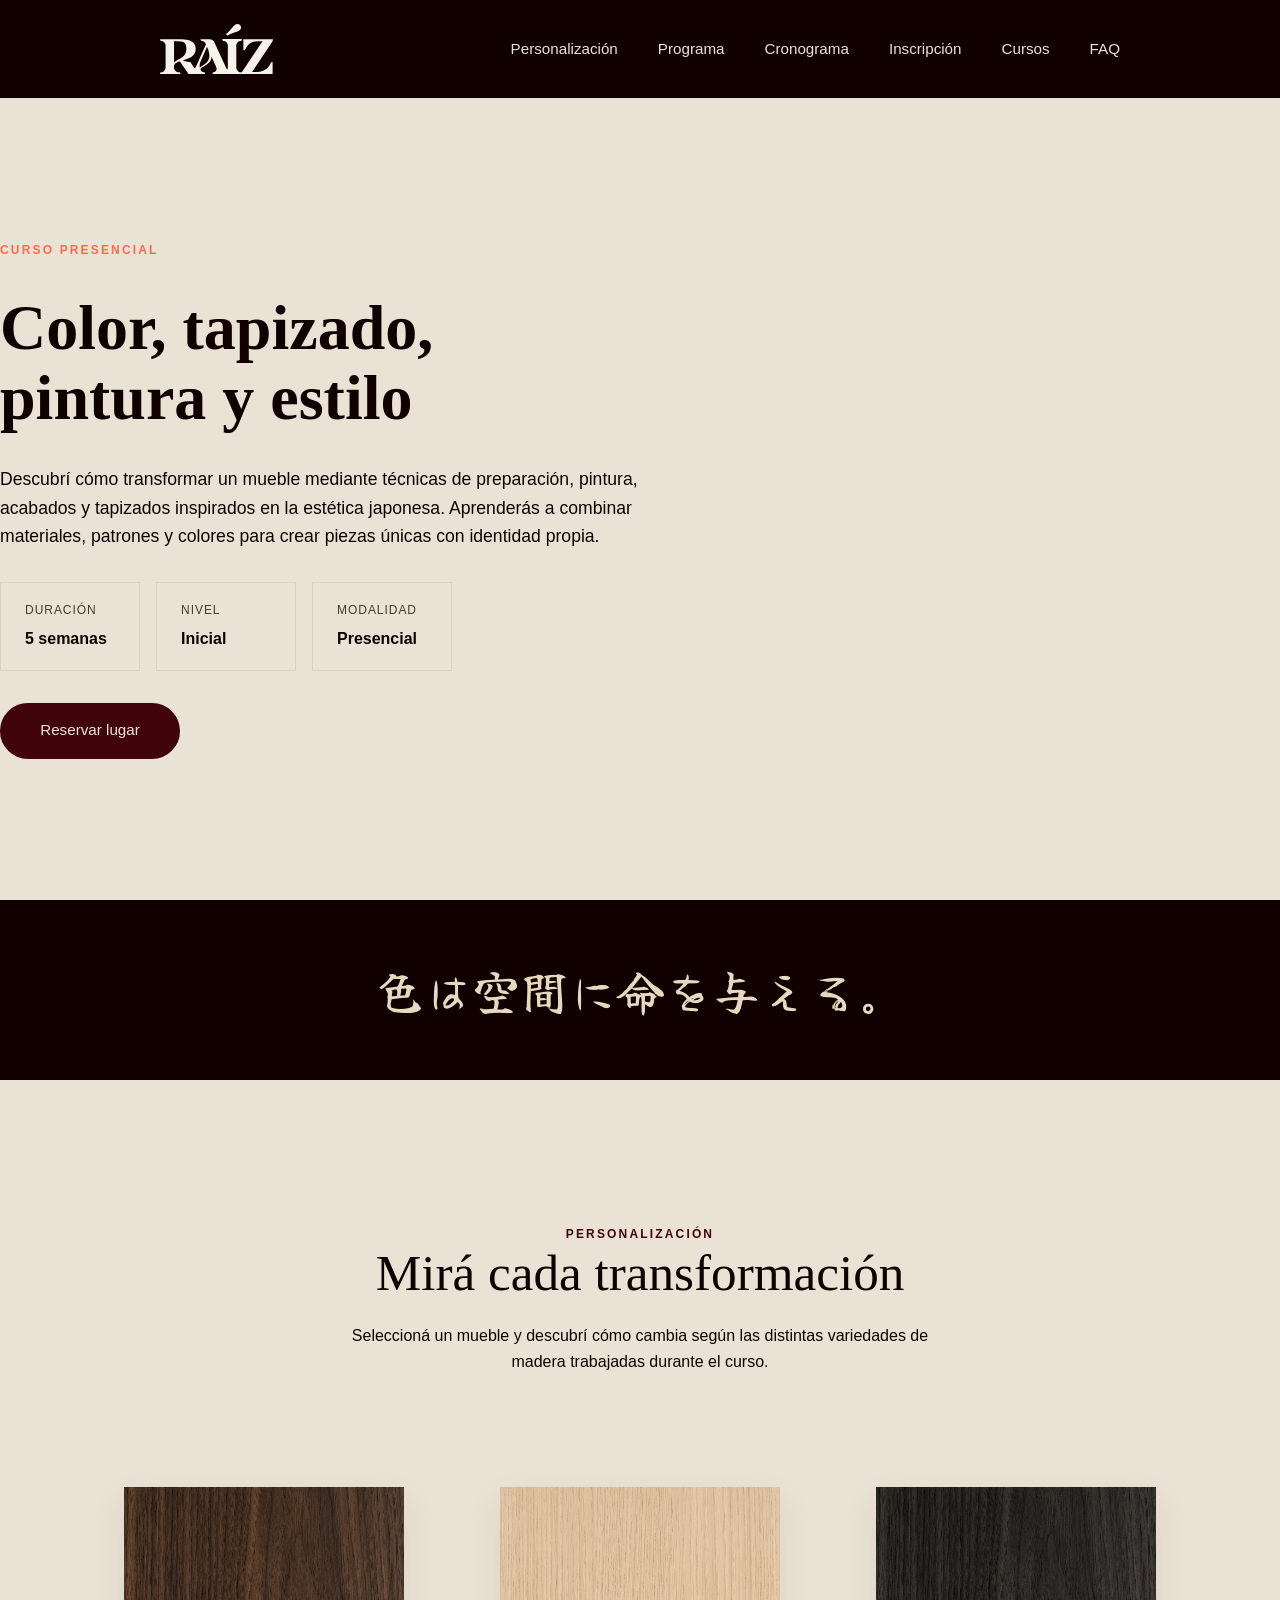
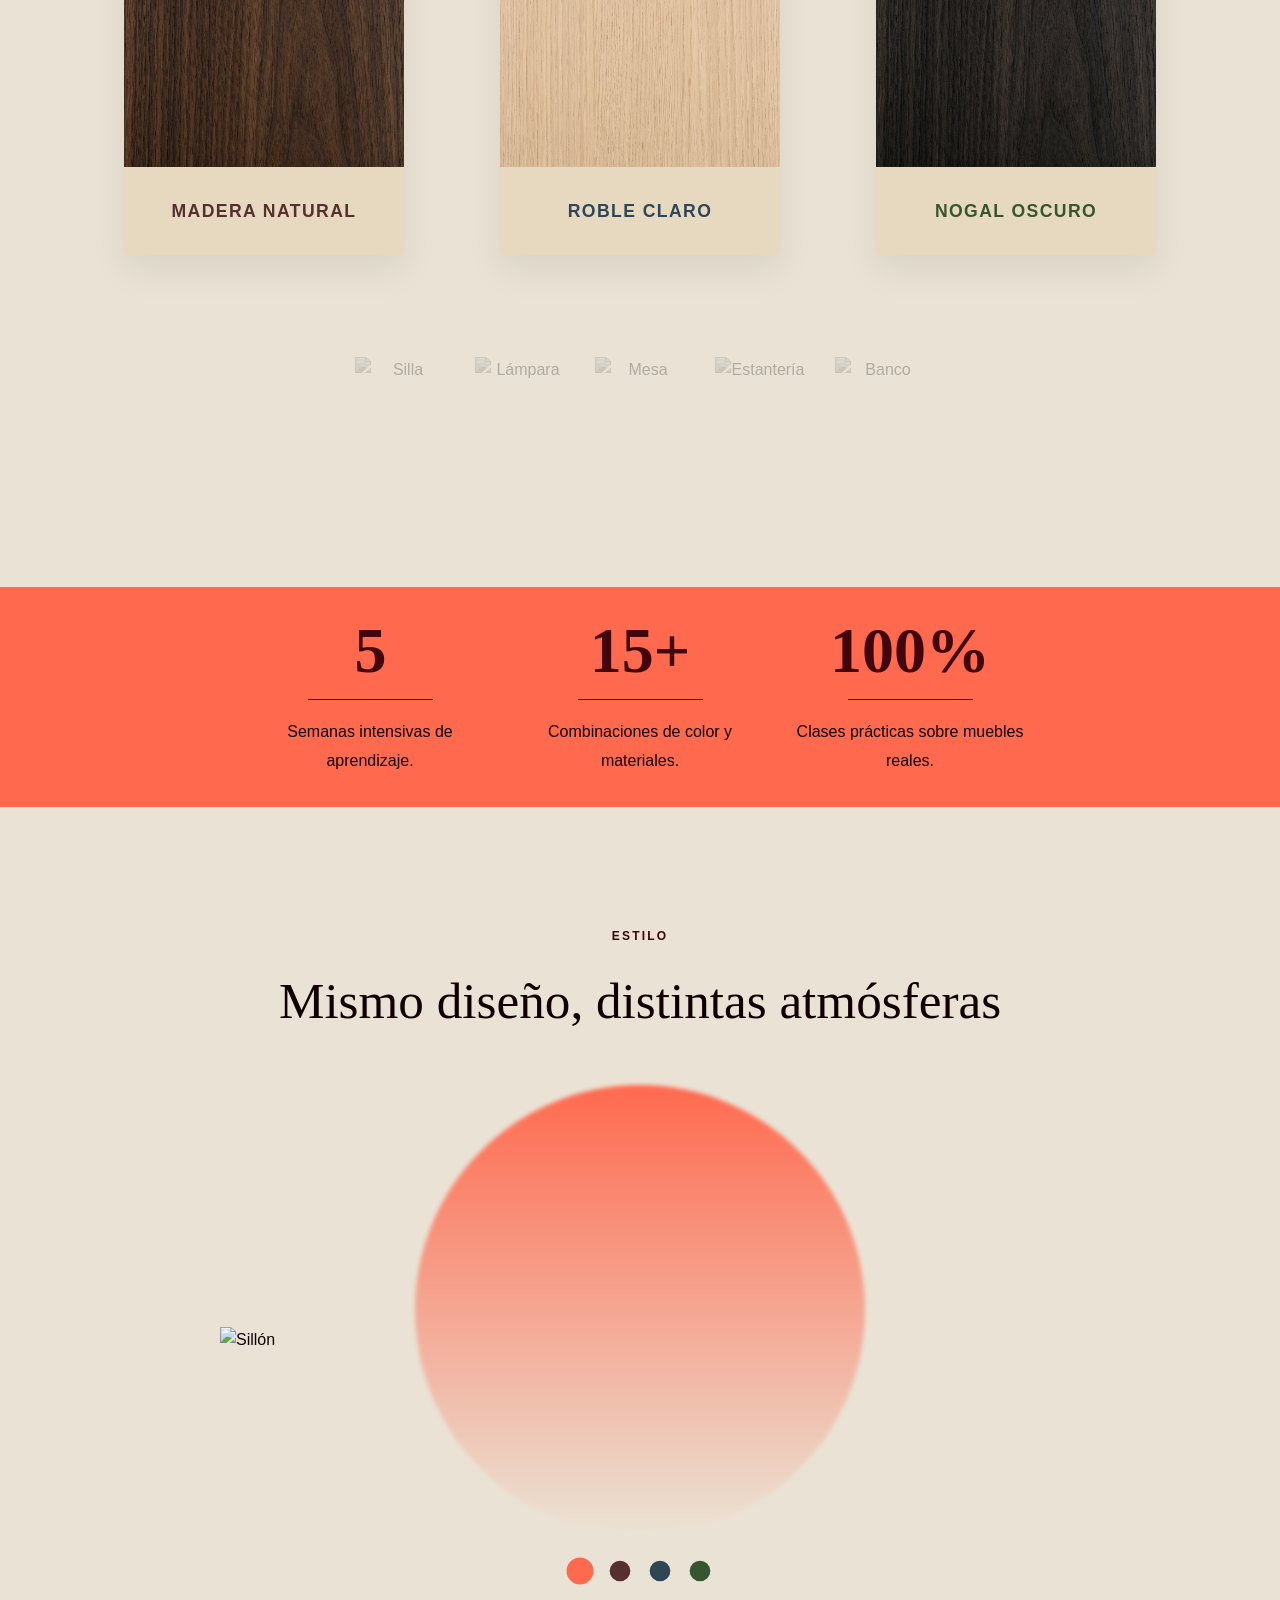
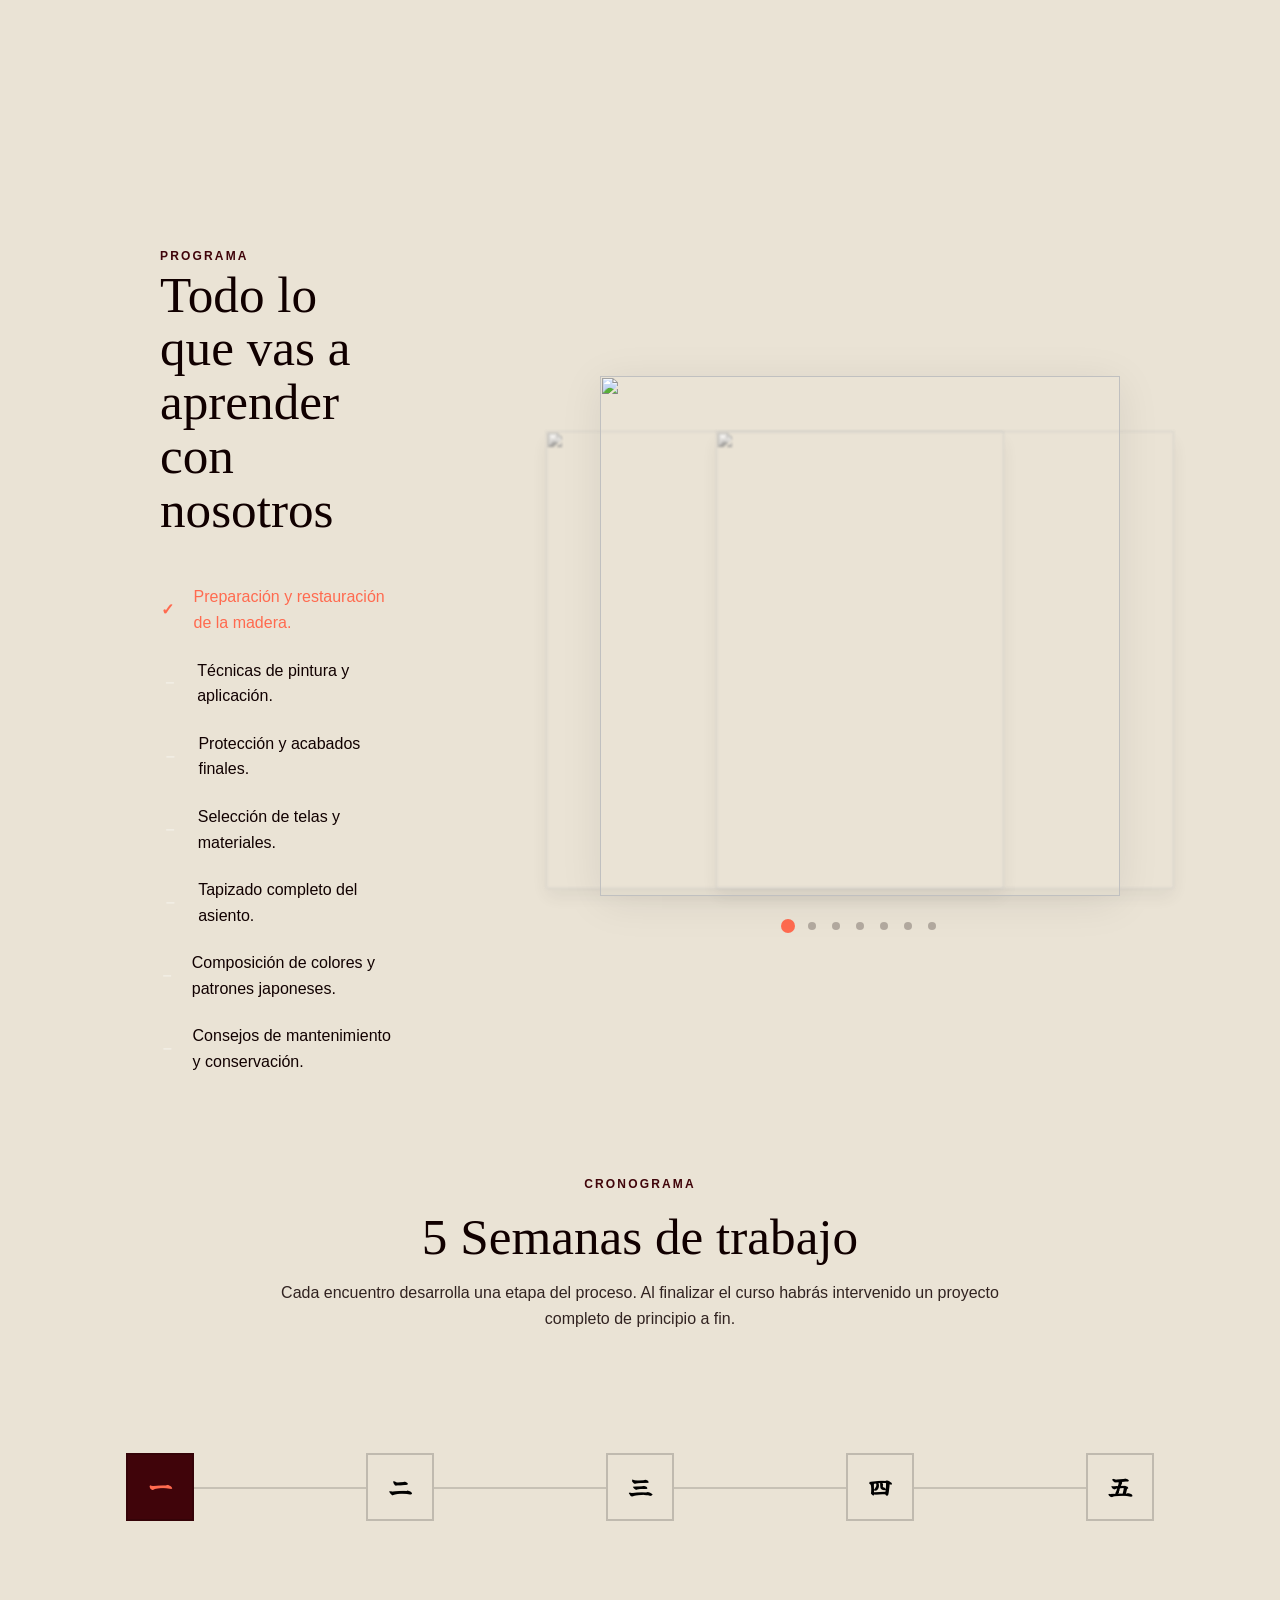
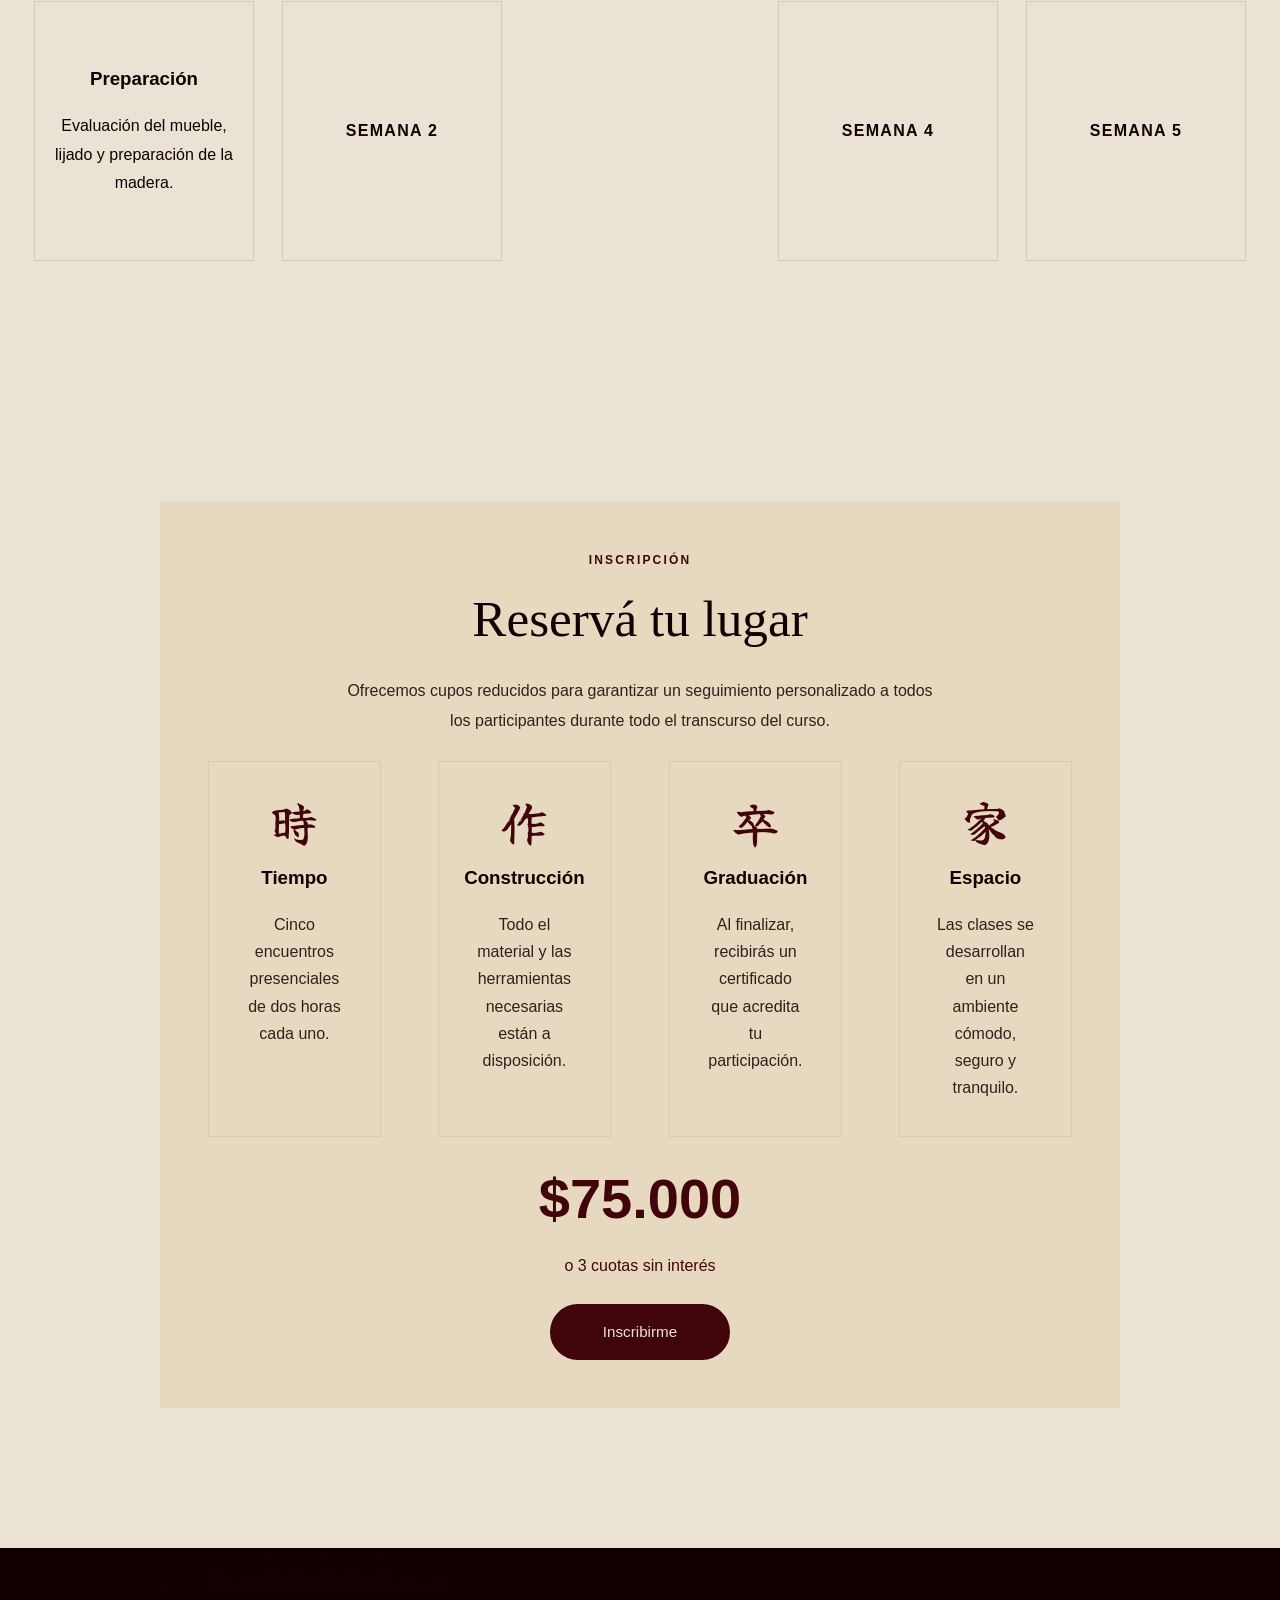
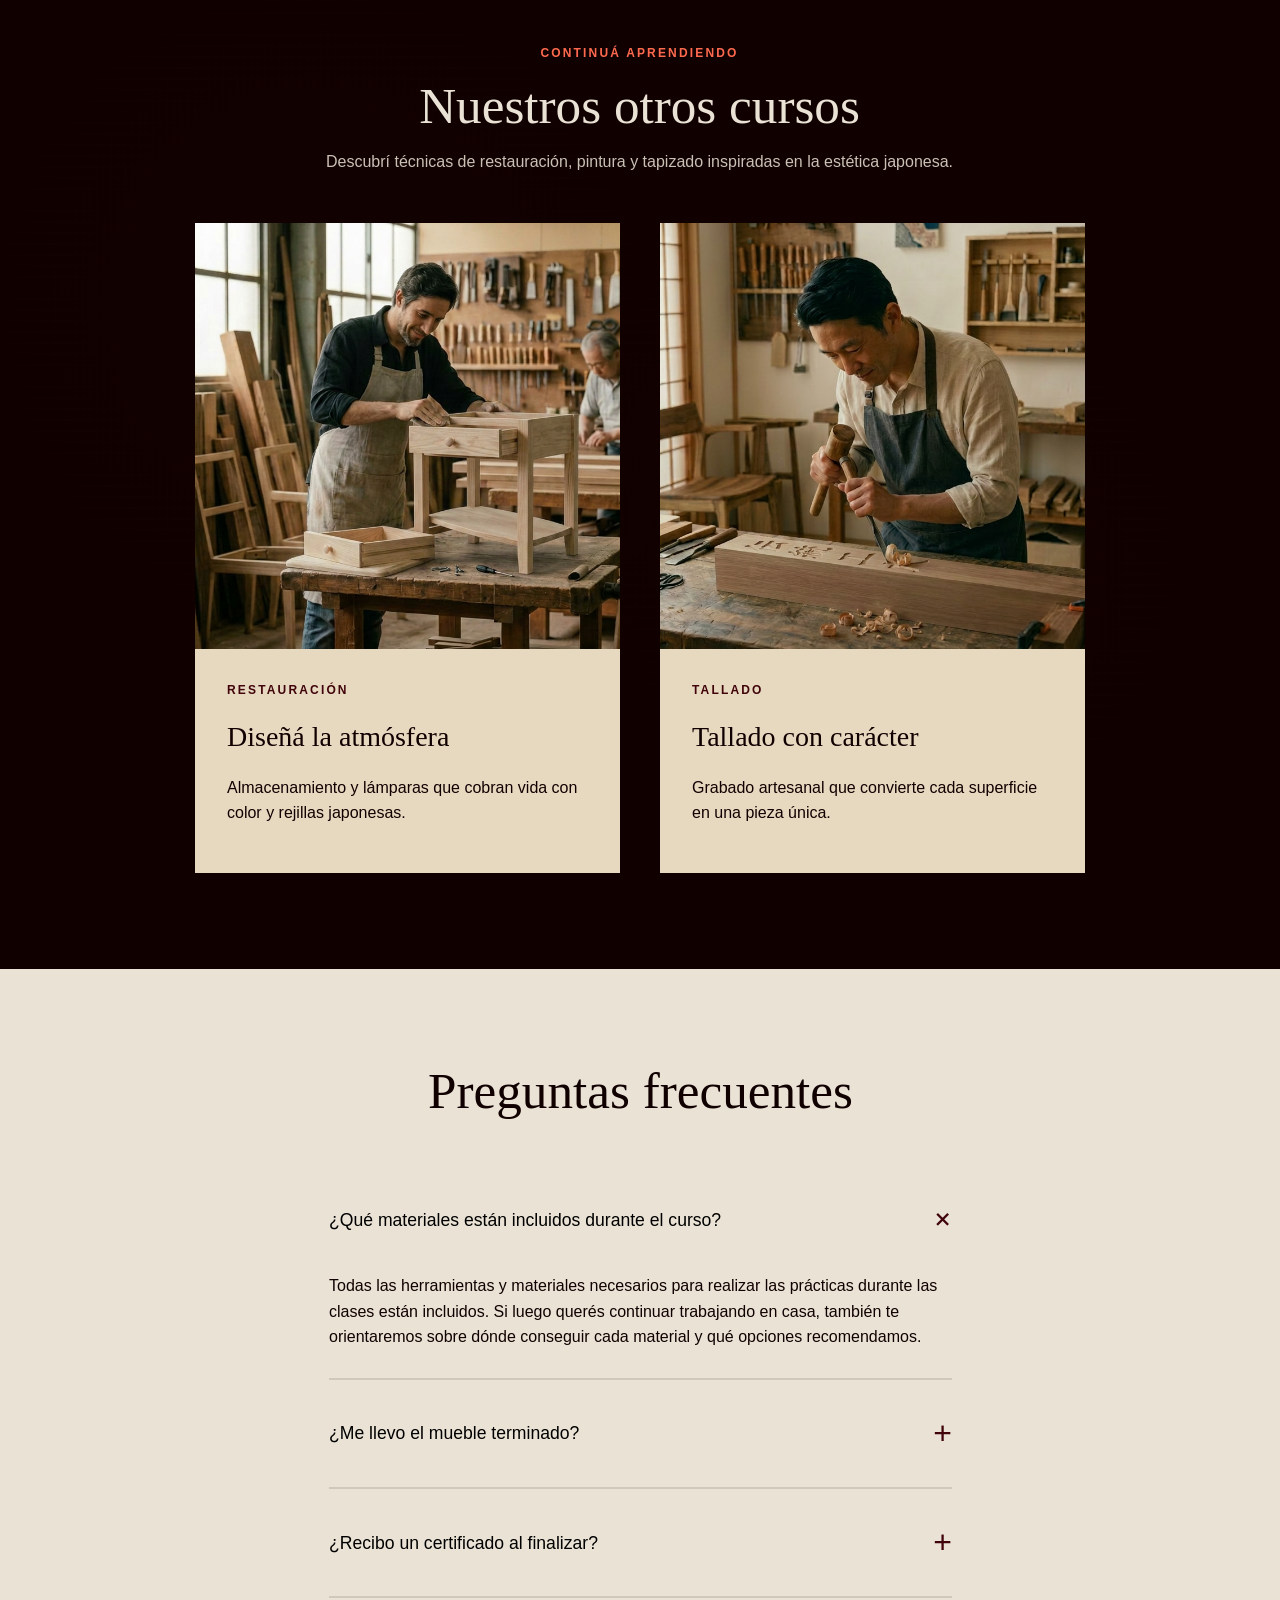
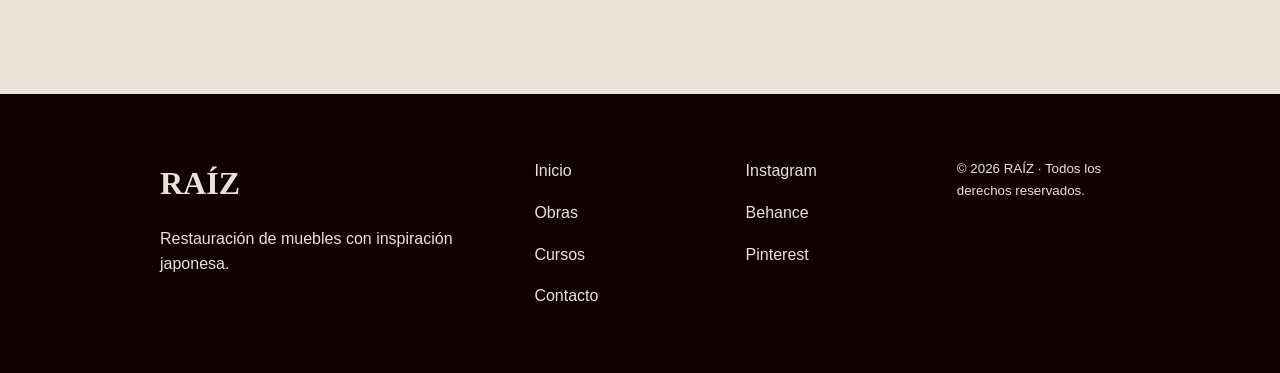
==== commit b5053bd5: "carpeta detalle" ====
--- a/detalle/detalle.html
+++ b/detalle/detalle.html
@@ -6,7 +6,7 @@
     <meta charset="UTF-8">
     <meta name="viewport" content="width=device-width, initial-scale=1.0">
 
-    <title>Curso de Color, Tapizado y Pintura | Kaizen Woodworks</title>
+    <title>Curso de Color, Tapizado y Pintura</title>
 
     <!-- Tipografías -->
     <link rel="preconnect" href="https://fonts.googleapis.com">
@@ -165,7 +165,7 @@
 
             <h1 class="hero-title depth-content">
 
-                COLOR, TAPIZADO, PINTURA Y ESTILO
+                Color, tapizado, pintura y estilo 
 
             </h1>
 
@@ -224,40 +224,231 @@
         </div>
 
 
-
-
-        <!-- IMAGEN -->
-
-<div class="detail-hero-visual">
-
-    <div class="detail-hero-circle"></div>
-
-    <div class="detail-hero-sofa">
-
-        <img
-            src="../imagenes/hero/hero_detalle.png"
-            alt="Curso de Color, Pintura y Tapizado">
-
     </div>
 
-    <div class="detail-hero-japanese">
-
-        <span>色彩</span>
-        <span>塗装</span>
-        <span>張り地</span>
+</section>
+
+<!--==================================================
+                    SEPARADOR
+===================================================-->
+
+<section
+    id="separator2"
+    class="separator2 reveal">
+
+    <div class="container2 depth-content">
+
+        <div class="separator-text2">
+
+            <span class="separator-japanese2">
+
+                色は空間に命を与える。
+
+            </span>
+
+            <span class="separator-spanish2">
+
+                El color da vida a los espacios.
+
+            </span>
+
+        </div>
 
     </div>
 
-</div>
-
+</section>
+
+<!--=========================================
+            VISUALIZADOR DE MUEBLES
+==========================================-->
+
+<section class="course-showcase reveal" id="showcase">
+
+    <div class="container2">
+
+        <div class="showcase-header">
+
+            <p class="section-tag">
+
+                Personalización
+
+            </p>
+
+            <h2 class="section-title"> 
+
+                Mirá cada transformación 
+
+            </h2>
+
+            <p class="showcase-description">
+
+                Seleccioná un mueble y descubrí cómo cambia según
+                las distintas variedades de madera trabajadas durante el curso.
+
+            </p>
+
+        </div>
+
+
+
+        <!--==================================
+                    TARJETAS
+        ===================================-->
+
+        <div class="showcase-grid reveal">
+
+            <!-- ROJO -->
+
+            <article class="showcase-card showcase-red reveal">
+
+                <div class="showcase-image">
+
+                    <img
+                        id="showcase-red-image"
+                        src="../imagenes/fotocursos/madera_1.webp"
+                        alt="Madera oscura">
+
+                </div>
+
+                <div class="showcase-info">
+
+                    <span class="showcase-label">
+
+                        Madera Natural
+
+                    </span>
+
+                </div>
+
+            </article>
+
+
+
+            <!-- AZUL -->
+
+            <article class="showcase-card showcase-blue reveal">
+
+                <div class="showcase-image">
+
+                    <img
+                        id="showcase-blue-image"
+                        src="../imagenes/fotocursos/madera_2.webp"
+                        alt="Madera clara">
+
+                </div>
+
+                <div class="showcase-info">
+
+                    <span class="showcase-label2">
+
+                        Roble claro
+
+                    </span>
+
+                </div>
+
+            </article>
+
+
+
+            <!-- VERDE -->
+
+            <article class="showcase-card showcase-green reveal">
+
+                <div class="showcase-image">
+
+                    <img
+                        id="showcase-green-image"
+                        src="../imagenes/fotocursos/madera_3.webp"
+                        alt="Madera Negra">
+
+                </div>
+
+                <div class="showcase-info">
+
+                    <span class="showcase-label3">
+
+                        Nogal Oscuro
+
+                    </span>
+
+                </div>
+
+            </article>
+
+        </div>
+
+
+
+        <!--==================================
+                SELECTOR MUEBLES
+        ===================================-->
+
+        <div class="showcase-selector reveal">
+
+            <button
+                class="selector-item"
+                data-furniture="chair">
+
+                <img
+                    src="../imagenes/muebles/colores/banquito_mini.webp"
+                    alt="Silla">
+
+            </button>
+
+
+
+            <button
+                class="selector-item"
+                data-furniture="lamp">
+
+                <img
+                    src="../imagenes/muebles/colores/perchero_mini.webp"
+                    alt="Lámpara">
+
+            </button>
+
+
+
+            <button
+                class="selector-item"
+                data-furniture="table">
+
+                <img
+                    src="../imagenes/muebles/colores/mesita_mini.webp"
+                    alt="Mesa">
+
+            </button>
+
+
+
+            <button
+                class="selector-item"
+                data-furniture="shelf">
+
+                <img
+                    src="../imagenes/muebles/colores/armario_mini.webp"
+                    alt="Estantería">
+
+            </button>
+
+
+
+            <button
+                class="selector-item"
+                data-furniture="bench">
+
+                <img
+                    src="../imagenes/muebles/colores/estante_mini.webp"
+                    alt="Banco">
+
+            </button>
+
+        </div>
 
     </div>
 
 </section>
-
-
-
-
 
 <!--=========================================
                 STATS
@@ -336,192 +527,88 @@
 
 </section>
 
-<!--=========================================
-            VISUALIZADOR DE MUEBLES
-==========================================-->
-
-<section class="course-showcase reveal" id="showcase">
+<!--==================================================
+                COLOR Y TAPIZADO
+===================================================-->
+
+<section class="detail-style reveal">
+
+    <!-- Fondo que cambia -->
+    <div class="detail-style-background"></div>
 
     <div class="container2">
 
-        <div class="showcase-header">
-
-            <p class="section-tag">
-
-                Personalización
-
-            </p>
-
-            <h2 class="section-title"> 
-
-                MIRÁ CADA TRANSFORMACIÓN
-
-            </h2>
-
-            <p class="showcase-description">
-
-                Seleccioná un mueble y descubrí cómo cambia según
-                las distintas combinaciones de madera, color y
-                tapizado trabajadas durante el curso.
-
-            </p>
-
-        </div>
-
-
-
-        <!--==================================
-                    TARJETAS
-        ===================================-->
-
-        <div class="showcase-grid reveal">
-
-            <!-- ROJO -->
-
-            <article class="showcase-card showcase-red reveal">
-
-                <div class="showcase-image">
-
+        <div class="detail-style-content reveal">
+
+            <div class="section-header">
+
+                <p class="section-tag">
+
+                    Estilo
+
+                </p>
+
+                <h2 class="section-title">
+                    Mismo diseño, distintas atmósferas
+                </h2>
+
+            </div>
+
+            <div class="detail-style-visual reveal">
+
+                <!-- Círculo -->
+                <div class="detail-hero-circle"></div>
+
+                <!-- Sillón -->
+                <div class="detail-hero-sofa">
+
+                    <!-- CAMBIAR ESTA IMAGEN DESDE JS -->
                     <img
-                        id="showcase-red-image"
-                        src="../imagenes/muebles/azul/silla_azul_1.png"
-                        alt="Madera oscura">
-
-                </div>
-
-                <div class="showcase-info">
-
-                    <span class="showcase-label">
-
-                        Madera Oscura
-
-                    </span>
-
-                </div>
-
-            </article>
-
-
-
-            <!-- AZUL -->
-
-            <article class="showcase-card showcase-blue reveal">
-
-                <div class="showcase-image">
-
-                    <img
-                        id="showcase-blue-image"
-                        src="../imagenes/muebles/rojo/silla_roja_1.png"
-                        alt="Madera clara">
-
-                </div>
-
-                <div class="showcase-info">
-
-                    <span class="showcase-label">
-
-                        Madera Clara
-
-                    </span>
-
-                </div>
-
-            </article>
-
-
-
-            <!-- VERDE -->
-
-            <article class="showcase-card showcase-green reveal">
-
-                <div class="showcase-image">
-
-                    <img
-                        id="showcase-green-image"
-                        src="../imagenes//muebles/dorado/silla_dorado_1.png"
-                        alt="Madera Negra">
-
-                </div>
-
-                <div class="showcase-info">
-
-                    <span class="showcase-label">
-
-                        Madera Negra
-
-                    </span>
-
-                </div>
-
-            </article>
-
-        </div>
-
-
-
-        <!--==================================
-                SELECTOR MUEBLES
-        ===================================-->
-
-        <div class="showcase-selector reveal">
-
-            <button
-                class="selector-item active"
-                data-furniture="chair">
-
-                <img
-                    src="../imagenes/muebles/viejos/silla_viejo.webp"
-                    alt="Silla">
-
-            </button>
-
-
-
-            <button
-                class="selector-item"
-                data-furniture="lamp">
-
-                <img
-                    src="../imagenes/muebles/viejos/lampara_viejo.webp"
-                    alt="Lámpara">
-
-            </button>
-
-
-
-            <button
-                class="selector-item"
-                data-furniture="table">
-
-                <img
-                    src="../imagenes/muebles/viejos/mesita_viejo.webp"
-                    alt="Mesa">
-
-            </button>
-
-
-
-            <button
-                class="selector-item"
-                data-furniture="shelf">
-
-                <img
-                    src="../imagenes/muebles/viejos/armario_viejo.webp"
-                    alt="Estantería">
-
-            </button>
-
-
-
-            <button
-                class="selector-item"
-                data-furniture="bench">
-
-                <img
-                    src="../imagenes/muebles/viejos/sillon_viejo.webp"
-                    alt="Banco">
-
-            </button>
+                        id="style-sofa"
+                        src="../imagenes/hero/sillon_detalle.webp"
+                        alt="Sillón">
+
+                </div>
+
+                <!-- Kanji -->
+                <div
+                    id="style-kanji"
+                    class="detail-style-kanji">
+
+                    家具
+
+                </div>
+
+            </div>
+
+            <!-- Botones -->
+            <div class="detail-style-controls">
+
+                <button
+                    class="detail-style-btn active"
+                    data-style="default"
+                    data-color="#F29A2E">
+                </button>
+
+                <button
+                    class="detail-style-btn"
+                    data-style="red"
+                    data-color="#562F2F">
+                </button>
+
+                <button
+                    class="detail-style-btn"
+                    data-style="blue"
+                    data-color="#2F4656">
+                </button>
+
+                <button
+                    class="detail-style-btn"
+                    data-style="green"
+                    data-color="#35562F">
+                </button>
+
+            </div>
 
         </div>
 
@@ -550,7 +637,7 @@
 
                 <h2 class="section-title2">
 
-                    TODO LO QUE APRENDERÁS 
+                    Todo lo que vas a aprender con nosotros 
 
                 </h2>
 
@@ -602,40 +689,52 @@
             <div class="program-gallery">
 
         <div class="program-card active" data-program="1">
-            <img src="../imagenes/fotogaleria/gale_1.png" alt="">
+            <img src="../imagenes/fotogaleria/gale_8.webp" alt="">
         </div>
 
         <div class="program-card" data-program="2">
-            <img src="../imagenes/fotogaleria/gale_2.png" alt="">
+            <img src="../imagenes/fotogaleria/gale_9.webp" alt="">
         </div>
 
         <div class="program-card" data-program="3">
-            <img src="../imagenes/fotogaleria/gale_3.png" alt="">
+            <img src="../imagenes/fotogaleria/gale_10.webp" alt="">
         </div>
 
         <div class="program-card" data-program="4">
-            <img src="../imagenes/fotogaleria/gale_4.png" alt="">
+            <img src="../imagenes/fotogaleria/gale_11.webp" alt="">
         </div>
 
         <div class="program-card" data-program="5">
-            <img src="../imagenes/fotogaleria/gale_5.png" alt="">
+            <img src="../imagenes/fotogaleria/gale_12.webp" alt="">
         </div>
 
         <div class="program-card" data-program="6">
-            <img src="../imagenes/fotogaleria/gale_6.png" alt="">
+            <img src="../imagenes/fotogaleria/gale_13.webp" alt="">
         </div>
 
         <div class="program-card" data-program="7">
-            <img src="../imagenes/fotogaleria/gale_7.png" alt="">
-        </div>
-
-        </div>
-
-        </div>
-
-        </div>
-
-    </div>
+            <img src="../imagenes/fotogaleria/gale_14.webp" alt=""> 
+        </div>
+
+        </div>
+
+        <div class="gallery-indicator">
+
+    <span class="gallery-dot"></span>
+    <span class="gallery-dot"></span>
+    <span class="gallery-dot"></span>
+    <span class="gallery-dot"></span>
+    <span class="gallery-dot"></span>
+    <span class="gallery-dot"></span>
+    <span class="gallery-dot"></span>
+
+</div>
+
+        </div>
+
+        </div>
+
+    </div> 
 
 </section>
 
@@ -655,7 +754,7 @@
             </p>
 
             <h2 class="section-title">
-                5 SEMANAS DE TRABAJO
+                5 Semanas de trabajo 
             </h2>
 
             <p class="section-description">
@@ -686,15 +785,15 @@
 
             <div class="timeline-stops">
 
-        <button class="timeline-stop" data-step="1"><span>一</span></button>
-
-        <button class="timeline-stop" data-step="2"><span>二</span></button>
-
-        <button class="timeline-stop" data-step="3"><span>三</span></button>
-
-        <button class="timeline-stop" data-step="4"><span>四</span></button>
-
-        <button class="timeline-stop" data-step="5"><span>五</span></button>
+        <button class="timeline-stop" data-step="1"><span class="feature-kanji2">一</span></button>
+
+        <button class="timeline-stop" data-step="2"><span class="feature-kanji2">二</span></button>
+
+        <button class="timeline-stop" data-step="3"><span class="feature-kanji2">三</span></button>
+
+        <button class="timeline-stop" data-step="4"><span class="feature-kanji2">四</span></button>
+
+        <button class="timeline-stop" data-step="5"><span class="feature-kanji2">五</span></button>
 
             </div>
 
@@ -735,7 +834,7 @@
 
                         <p>
 
-                            Evaluación del mueble, desmontaje, lijado y preparación de la madera.
+                            Evaluación del mueble, lijado y preparación de la madera.
 
                         </p>
 
@@ -774,7 +873,7 @@
 
                         <p>
 
-                            Técnicas de aplicación, elección del color y corrección de imperfecciones.
+                           Aplicación, elección del color y corrección de imperfecciones.
 
                         </p>
 
@@ -813,7 +912,7 @@
 
                         <p>
 
-                            Sellado, barnices, protección y terminaciones según el estilo elegido.
+                            Sellado, barnices y terminaciones según el estilo elegido.
 
                         </p>
 
@@ -932,7 +1031,7 @@
 
                 </h2>
 
-                <p class="section-description2">
+                <p class="section-description">
 
                     Ofrecemos cupos reducidos para garantizar
                     un seguimiento personalizado a todos los participantes
@@ -940,21 +1039,78 @@
 
                 </p>
 
-                <ul>
-
-                    <li>✔ 5 clases en persona que permiten aprender directamente con el docente y compartir experiencias con el grupo.</li>
-
-                    <li>✔ Cada encuentro dura 2 horas, el tiempo justo para profundizar en los temas sin perder dinamismo.</li>
-
-                    <li>✔ Se entrega material pensado para acompañar cada ejercicio y facilitar la práctica en clase.</li>
-
-                    <li>✔ Durante el curso se ponen a disposición las herramientas necesarias para realizar cada actividad.</li>
-
-                    <li>✔ Al finalizar, se entrega un certificado que acredita tu recorrido y aprendizaje en el curso.</li>
-
-                    <li>✔ Las clases se dictan en un espacio cuidado y seguro, preparado para la comodidad de todos.</li> 
-
-                </ul>
+                <div class="course-features">
+
+    <article class="feature-card reveal">
+
+        <span class="feature-kanji">
+            時
+        </span>
+
+        <h3>Tiempo</h3>
+
+        <p class="section-description">
+
+            Cinco encuentros presenciales de dos horas cada uno.
+
+        </p>
+
+    </article>
+
+
+
+    <article class="feature-card reveal">
+
+        <span class="feature-kanji">
+            作
+        </span>
+
+        <h3>Construcción</h3>
+
+        <p class="section-description">
+
+            Todo el material y las herramientas necesarias están a disposición.
+
+        </p>
+
+    </article>
+
+
+
+    <article class="feature-card reveal">
+
+        <span class="feature-kanji">
+            卒
+        </span>
+
+        <h3>Graduación</h3>
+
+        <p class="section-description">
+
+            Al finalizar, recibirás un certificado que acredita tu participación.
+        </p>
+
+    </article>
+
+
+
+    <article class="feature-card reveal">
+
+        <span class="feature-kanji">
+            家
+        </span>
+
+        <h3>Espacio</h3>
+
+        <p class="section-description">
+
+            Las clases se desarrollan en un ambiente cómodo, seguro y tranquilo.
+
+        </p>
+
+    </article>
+
+</div>
 
             </div>
 
@@ -1012,7 +1168,7 @@
 
             <h2 class="section-title">
 
-                NUESTROS OTROS CURSOS
+                Nuestros otros cursos 
 
             </h2>
 
@@ -1033,120 +1189,166 @@
                     CURSO 01
 ===================================================-->
 
-            <article
-                class="card course-card"
-                data-course="1">
-
-                <div class="card-inner">
-
-                    <div class="card-front">
-
-                        <img
-                            src="imagenes/fotocursos/curso_1.webp"
-                            alt="Curso inicial"
-                            class="card-image course-image">
-
-                        <div class="card-overlay"></div>
-
-                        <div class="card-content3">
-
-                            <span class="card-tag">
-
-                                RESTAURACIÓN
-
-                            </span>
-
-                            <h3 class="card-title">
-
-                                Diseñá la atmósfera
-
-                            </h3>
-
-                            <p class="card-subtitle">
-
-                                Almacenamiento y lámparas que cobran vida con color y rejillas japonesas.
-
-                            </p>
-
-                            <ul>
-                                <li class="listacartas">Explorás técnicas de tallado artesanal.</li>
-                                <li class="listacartas">Diseñás detalles únicos en superficies de madera.</li>
-                                <li class="listacartas">Transformás muebles en piezas de autor.</li>
-                            </ul>
-
-                            <h4>$95.000 ARS</h4> 
-
-                            <button class="button button-secondary">
-                                <a href="detalle/detalle.html">Ver curso</a>  
-                            </button>
-
-                        </div>
-
-                    </div>
-
-                </div>
-
-            </article>
+<article
+    class="card course-card"
+    data-course="1">
+
+    <div class="card-inner">
+
+        <!--==================================================
+                        FRENTE
+        ===================================================-->
+
+        <div class="card-front">
+
+            <div class="course-image-wrapper">
+
+                <img
+                    src="../imagenes/fotocursos/curso_1.png"
+                    alt="Curso inicial"
+                    class="card-image course-image">
+
+            </div>
+
+            <div class="card-overlay"></div>
+
+            <div class="card-content3">
+
+                <span class="card-tag">
+
+                    RESTAURACIÓN
+
+                </span>
+
+                <h3 class="card-title">
+
+                    Diseñá la atmósfera
+
+                </h3>
+
+                <p class="card-subtitle">
+
+                    Almacenamiento y lámparas que cobran vida con color y rejillas japonesas.
+
+                </p>
+
+                <div class="course-extra">
+
+                    <ul>
+
+                        <li class="listacartas">Explorás técnicas de tallado artesanal.</li>
+
+                        <li class="listacartas">Diseñás detalles únicos en superficies de madera.</li>
+
+                        <li class="listacartas">Transformás muebles en piezas de autor.</li>
+
+                    </ul>
+
+                    <h4>$95.000 ARS</h4>
+
+                    <button class="button button-secondary">
+
+                        <a href="../index.html">
+
+                            Ver curso
+
+                        </a>
+
+                    </button>
+
+
+                </div>
+
+            </div>
+
+        </div>
+
+    </div>
+
+</article>
 
 
 <!--==================================================
-                    CURSO 02
+                    CURSO 03
 ===================================================-->
 
-            <article
-                class="card course-card"
-                data-course="3">
-
-                <div class="card-inner">
-
-                    <div class="card-front">
-
-                        <img
-                            src="imagenes/fotocursos/curso_3.webp"
-                            alt="Curso profesional"
-                            class="card-image course-image">
-
-                        <div class="card-overlay"></div>
-
-                        <div class="card-content3">
-
-                            <span class="card-tag">
-
-                                TALLADO
-
-                            </span>
-
-                            <h3 class="card-title">
-
-                                Tallado con carácter
-
-                            </h3>
-
-                            <p class="card-subtitle">
-
-                                Grabado artesanal que convierte cada superficie en una pieza única.
-
-                            </p>
-
-                            <ul>
-                                <li class="listacartas">Explorás técnicas de tallado artesanal.</li>
-                                <li class="listacartas">Detalles únicos en superficies de madera.</li>
-                                <li class="listacartas">Transformás muebles en piezas de autor.</li>
-                            </ul>
-
-                            <h4>$55.000 ARS</h4>  
-
-                            <button class="button button-secondary">
-                                <a href="detalle/detalle.html">Ver curso</a>  
-                            </button>
-
-                        </div>
-
-                    </div>
-
-                </div>
-
-            </article>
+<article
+    class="card course-card"
+    data-course="3">
+
+    <div class="card-inner">
+
+        <!--==================================================
+                        FRENTE
+        ===================================================-->
+
+        <div class="card-front">
+
+            <div class="course-image-wrapper">
+
+                <img
+                    src="../imagenes/fotocursos/curso_3.png"
+                    alt="Curso profesional"
+                    class="card-image course-image">
+
+            </div>
+
+            <div class="card-overlay"></div>
+
+            <div class="card-content3">
+
+                <span class="card-tag">
+
+                    TALLADO
+
+                </span>
+
+                <h3 class="card-title">
+
+                    Tallado con carácter
+
+                </h3>
+
+                <p class="card-subtitle">
+
+                    Grabado artesanal que convierte cada superficie en una pieza única.
+
+                </p>
+
+                <div class="course-extra">
+
+                    <ul>
+
+                        <li class="listacartas">Explorás técnicas de tallado artesanal.</li>
+
+                        <li class="listacartas">Detalles únicos en superficies de madera.</li>
+
+                        <li class="listacartas">Transformás muebles en piezas de autor.</li>
+
+                    </ul>
+
+                    <h4>$55.000 ARS</h4>
+
+                    <button class="button button-secondary">
+
+                        <a href="../index.html">
+
+                            Ver curso
+
+                        </a>
+
+                    </button>
+
+                </div>
+
+            </div>
+
+        </div>
+
+
+    </div>
+
+</article>
 
         </div>
 
@@ -1166,15 +1368,9 @@
 
         <div class="section-header reveal depth-header">
 
-            <span class="section-tag">
-
-                PREGUNTAS FRECUENTES
-
-            </span>
-
             <h2 class="section-title">
 
-                TODO LO QUE NECESITAS SABER 
+                Preguntas frecuentes 
 
             </h2>
 
--- a/style.css
+++ b/style.css
@@ -234,7 +234,7 @@
 
     flex-direction: column;
 
-    max-width: 1750px;
+    max-width: 1620px; 
 
 
 }
@@ -292,7 +292,7 @@
 
     font-weight:var(--fw-semibold);
 
-    line-height:1;
+    line-height:1.1;
 
 
 }
@@ -431,7 +431,7 @@
 
     flex-direction:column;
 
-    gap:var(--space-8);
+    gap:var(--space-16);
 
     margin-bottom:var(--space-32); 
 
@@ -479,29 +479,29 @@
 
 .button:hover{
 
+    box-shadow:var(--shadow-md);
+
+}
+
+.button-primary{
+
+    background:var(--color-light);
+
+    color:var(--color-accent3);
+
+    border-color:var(--color-accent3);
+
+}
+
+.button-primary:hover{
+
+    color:var(--color-accent);
+
+    border-color:var(--color-accent);
+
+    background-color: var(--color-accent3);
+
     transform:translateY(-4px) scale(1.02);
-
-    box-shadow:var(--shadow-md);
-
-}
-
-.button-primary{
-
-    background:var(--color-light);
-
-    color:var(--color-accent3);
-
-    border-color:var(--color-accent3);
-
-}
-
-.button-primary:hover{
-
-    color:var(--color-accent);
-
-    border-color:var(--color-accent);
-
-    background-color: var(--color-accent3);
 
 }
 
@@ -672,6 +672,10 @@
 
     bottom:0;
 
+    width:100%;
+
+    padding:28px;
+
     display:flex;
 
     flex-direction:column;
@@ -684,6 +688,144 @@
 
     padding: 2rem; 
 
+    color:var(--color-light);
+
+    transition:
+        transform .45s cubic-bezier(.22,.61,.36,1);
+
+}
+
+.course-extra{
+
+    max-height:0;
+
+    overflow:hidden;
+
+    opacity:0;
+
+    display: flex;
+
+    flex-direction: column;
+
+    gap: 15px;
+
+    transition:
+
+        max-height .45s ease,
+
+        opacity .35s ease;
+
+}
+
+
+.course-card:not(.is-flipped):hover .course-extra{
+
+    max-height:300px;
+
+    opacity:1;
+
+}
+
+
+.course-image{
+
+    width:100%;
+    height:100%;
+
+    object-fit:cover;
+    object-position:center center;
+
+    transition:
+        transform .45s cubic-bezier(.22,.61,.36,1),
+        object-position .45s cubic-bezier(.22,.61,.36,1),
+        filter .45s cubic-bezier(.22,.61,.36,1);
+
+}
+
+.course-card:not(.is-flipped):hover .course-image{
+
+    transform:scale(1.06);
+
+    object-position:center 35%;
+
+    filter:brightness(.88);
+
+}
+
+.course-image-wrapper{
+
+    width:100%;
+    height:100%;
+
+    overflow:hidden;
+
+    transition:height .45s cubic-bezier(.22,.61,.36,1);
+
+}
+
+.course-card:not(.is-flipped):hover .course-image-wrapper{
+
+    height:60%;
+
+}
+
+.course-professor-image-wrapper{
+
+    width:100%;
+    height:100%;
+
+    overflow:hidden;
+
+    transition:height .45s cubic-bezier(.22,.61,.36,1);
+
+}
+
+
+
+.course-professor-content{
+
+    max-height:0;
+
+    overflow:hidden;
+
+    opacity:0;
+
+    transition:
+        max-height .45s ease,
+        opacity .35s ease;
+
+}
+
+.course-professor-back:hover .course-professor-content{
+
+    max-height:500px;
+
+    opacity:1;
+
+}
+
+.course-professor-name {
+    font-family: var(--font-display);
+    font-size: 1.5rem; 
+    font-weight: var(--fw-bold);
+}
+
+.course-professor-speciality {
+    font-weight: var(--fw-bold);
+}
+
+.course-card:hover .course-image{
+
+    transform:scale(1.10);
+
+}
+
+.card-content3{
+
+    box-shadow:
+
+        0 -25px 45px rgba(0,0,0,.18);
+
 }
 
 .card-number{
@@ -706,9 +848,32 @@
 
     justify-content:flex-end;
 
-    gap:18px;
-
-    padding:20px;
+    gap:15px; 
+
+    padding:2rem;
+
+}
+
+.course-professor-return {
+    color: var(--color-light);
+}
+
+.course-professor-return:hover {
+    color: var(--color-accent);
+}
+
+.course-professor-btn {
+    color: var(--color-dark);
+}
+
+.course-professor-btn:hover {
+    color: var(--color-accent);
+}
+
+.card-texto-atras {
+    display: flex;
+    flex-direction: column;
+    gap: 15px; 
 
 }
 
@@ -1347,6 +1512,25 @@
 
 }
 
+.works-grid2{
+
+    justify-content:center;
+
+    align-items:center;
+
+    gap:0;
+
+    display:grid;
+
+    grid-template-columns:repeat(3,300px); 
+
+    justify-content:center;
+
+    align-items:center;
+
+    gap:28px;
+
+}
 
 .work-card{
 
@@ -1490,7 +1674,7 @@
     
     align-items:center;
 
-    gap: 100px;
+    gap: 75px;  
 
     width: 1750px;
 
@@ -1820,7 +2004,14 @@
 
 }
 
-.course-card:hover{
+.course-card{
+
+    overflow:hidden;
+    position:relative;
+
+}
+
+.course-card:not(.is-flipped):hover{
 
     transform:
         translateY(-10px)
@@ -1857,6 +2048,18 @@
 .course-card .card-number{
 
     color:var(--color-dark);
+
+}
+
+.course-card.is-flipped{
+
+    z-index:20;
+
+}
+
+.course-card.is-flipped .card-front{
+
+    pointer-events:none;
 
 }
 
@@ -2502,6 +2705,411 @@
 
 }
 
+/*=========================================
+            TALLADO
+=========================================*/
+
+.engraving-grid{
+
+    display:grid;
+
+    grid-template-columns:1fr 1fr;
+
+    align-items:center;
+
+}
+
+
+
+/*=========================================
+            TEXTO
+=========================================*/
+
+.engraving-content{
+
+    display:flex;
+
+    flex-direction:column;
+
+    align-items:flex-start;
+
+    gap:24px;
+
+    max-width:525px; 
+
+}
+
+.engraving-tag{
+
+    color:var(--color-accent3);
+
+    text-transform:uppercase;
+
+    letter-spacing:.18em;
+
+    font-size:.9rem;
+
+    font-weight:600;
+
+}
+
+.engraving-title{
+
+    font-family:var(--font-display);
+
+    font-size:clamp(2.6rem,4vw,4rem);
+
+    line-height:1.05;
+
+}
+
+.engraving-description{
+
+    line-height:1.8;
+
+    max-width:470px;
+
+}
+
+.engraving-footer{
+
+    display:flex;
+
+    gap:20px;
+
+    align-items:center;
+
+    align-items: flex-end;
+
+
+}
+
+.engraving-step{
+
+    font-size:4rem;
+
+    color:var(--color-tertiary);
+
+
+}
+
+
+
+/*=========================================
+            VISOR
+=========================================*/
+
+.engraving-viewer{
+
+    position:relative;
+
+    width:420px;
+
+    height:480px; 
+
+    margin-inline:auto;
+
+    overflow:hidden;
+
+    border:1px solid rgba(20,12,0,.12);
+
+    box-shadow:var(--shadow-sm); 
+
+    background:#ddd;
+
+    user-select:none;
+
+}
+
+
+
+/*=========================================
+            IMÁGENES
+=========================================*/
+
+.engraving-before,
+
+.engraving-after{
+
+    position:absolute;
+
+    inset:0;
+
+    width:100%;
+
+    height:100%;
+
+    object-fit:cover;
+
+    object-position:center;
+
+    pointer-events:none;
+
+}
+
+.engraving-before{
+
+    z-index:1;
+
+}
+
+.engraving-reveal{
+
+    position:absolute;
+
+    inset:0;
+
+    z-index:2;
+
+    overflow:hidden;
+
+}
+
+.engraving-after{
+
+    z-index:2;
+
+    clip-path:inset(0 0 50% 0);
+
+    transition:none;
+
+}
+
+
+
+/*=========================================
+            DIVISOR
+=========================================*/
+
+.engraving-line{
+
+    position:absolute;
+
+    left:0;
+
+    top:50%;
+
+    width:100%;
+
+    height:3px;
+
+    background:white;
+
+    transform:translateY(-50%);
+
+    z-index:4;
+
+    pointer-events:none;
+
+}
+
+
+
+/*=========================================
+            HANDLE
+=========================================*/
+
+.engraving-handle{
+
+    position:absolute;
+
+    left:50%;
+
+    top:50%;
+
+    transform:translate(-50%,-50%);
+
+    width:46px;
+
+    height:46px;
+
+    border:none;
+
+    border-radius:50%;
+
+    background:var(--color-accent);
+
+    color:white;
+
+    display:flex;
+
+    align-items:center;
+
+    justify-content:center;
+
+    cursor:grab;
+
+    z-index:5;
+
+    font-size:1.1rem;
+
+    font-weight:bold;
+
+    transition:
+        transform .25s ease,
+        background .25s ease;
+
+}
+
+.engraving-handle:hover{
+
+    transform:translate(-50%,-50%) scale(1.08);
+
+}
+
+.engraving-handle:active{
+
+    cursor:grabbing;
+
+}
+
+.engraving-handle{
+
+    position:absolute;
+
+    left:50%;
+    top:50%;
+
+    transform:translate(-50%,-50%);
+
+    width:48px;
+    height:48px;
+
+    border:none;
+    border-radius:50%;
+
+    background:var(--color-accent);
+
+    color:white;
+
+    display:flex;
+    flex-direction:column;
+    align-items:center;
+    justify-content:center;
+
+    gap:2px;
+
+    cursor:grab;
+
+    z-index:5;
+
+    transition:
+        transform .25s ease,
+        background .25s ease;
+
+}
+
+.engraving-handle:hover{
+
+    transform:translate(-50%,-50%) scale(1.08);
+
+}
+
+.arrow-up,
+.arrow-down{
+
+    font-size:.65rem;
+
+    line-height:1;
+
+    transition:transform .25s ease;
+
+}
+
+.engraving-handle:hover .arrow-up{
+
+    transform:translateY(-2px);
+
+}
+
+.engraving-handle:hover .arrow-down{
+
+    transform:translateY(2px);
+
+}
+
+
+/*==================================================
+                KANJIS PERSONALIZACIÓN
+==================================================*/
+
+.custom-kanji{
+
+    position:absolute;
+
+    color: #562F2F;
+
+    writing-mode:vertical-rl;
+
+    text-orientation:upright;
+
+    font-family: var(--font-japanese);
+
+    font-weight: 900;
+
+    user-select:none;
+
+    pointer-events:none;
+
+    transition:
+
+        color .45s ease,
+        opacity .45s ease,
+        transform .45s ease;
+
+}
+
+.custom-kanji-top{
+
+    top:75px;
+
+    right:-75px;
+
+    font-size:3rem;
+
+
+}
+
+.custom-kanji-bottom{
+
+    bottom:75px;
+
+    left:-75px;
+
+    font-size:3rem;
+
+
+}
+
+/*==================================================
+                KANJI TALLADO
+==================================================*/
+
+.wood-kanji{
+
+    position:absolute;
+
+    right:325px;
+
+    transform:translateY(-50%);
+
+    writing-mode:vertical-rl;
+
+    text-orientation:upright;
+
+    font-family: var(--font-japanese);
+
+    font-size:1.5rem;
+
+    color:var(--color-dark);
+
+    letter-spacing:10px;
+
+    user-select:none;
+
+    pointer-events:none;
+
+}
 
 /*==================================================
                     RESPONSIVE
--- a/detalle/detalle.css
+++ b/detalle/detalle.css
@@ -55,6 +55,17 @@
 
     position:relative;
 
+    background-image: url(../imagenes/hero/fondoherodetalle.webp);
+
+    background-size:cover;
+
+    background-position:center right;
+
+    background-repeat:no-repeat;
+
+    width:100%;
+    height:100dvh;
+
 }
 
 .hero-content2{
@@ -65,7 +76,7 @@
 
     gap:32px;
 
-    max-width:1250px;
+    max-width:640px;
 
 }
 
@@ -90,6 +101,9 @@
 
     align-items:center;
 
+    justify-content: flex-start;
+
+
 }
 
 /*==================================================
@@ -109,19 +123,1845 @@
  
 }
 
-/*==================================================
-                CÍRCULO
-==================================================*/
+
+/*==================================================
+                SOFÁ
+==================================================*/
+
+.detail-hero-sofa{
+
+    position:relative;
+
+    z-index:2;
+
+    transition:
+
+        transform .6s cubic-bezier(.22,.61,.36,1);
+
+}
+
+.detail-hero-sofa img{
+ 
+    width:840px; 
+
+    display:block;
+
+}
+
+.detail-hero-sofa:hover{
+
+    transform:
+
+        scale(1.04)
+
+        translateY(-8px);
+
+}
+
+.detail-hero-sofa{
+
+    transform:translateY(30px);
+
+}
+
+.detail-hero-sofa:hover{
+
+    transform:
+
+        translateY(22px)
+
+        scale(1.04);
+
+}
+
+/*==================================================
+                JAPONÉS
+==================================================*/
+
+.detail-hero-japanese{
+
+    position:absolute;
+
+    right:-75px; 
+
+    display:flex;
+
+    flex-direction:column;
+
+    gap:28px;
+
+    z-index:3;
+
+}
+
+.detail-hero-japanese span{
+
+    writing-mode:vertical-rl;
+
+    font-family:var(--font-japanese); 
+
+    font-size:2.4rem;
+
+    color:var(--color-accent3);
+
+    letter-spacing:.15em;
+
+}
+
+.hero-badges{
+
+    display:flex;
+
+    gap:1rem;
+
+    flex-wrap:wrap;
+
+}
+
+
+
+.badge{
+
+    border:1px solid rgba(0,0,0,.08);
+
+    padding:18px 24px;
+
+    display:flex;
+
+    flex-direction:column;
+
+    gap:6px;
+
+    min-width:140px;
+
+}
+
+
+
+.badge span{
+
+    font-size:.75rem;
+
+    letter-spacing:.08em;
+
+    text-transform:uppercase;
+
+    color: var(--color-tertiary);
+
+}
+
+
+
+.badge strong{
+
+    font-size:1rem;
+
+    font-weight:600;
+
+}
+
+
+/*=========================================
+                STATS
+=========================================*/
+
+
+.stats-grid{
+
+    display:grid;
+
+    grid-template-columns:repeat(3,1fr);
+
+    gap:40px;
+
+    padding: 2rem;
+
+}
+
+.course-stats {
+
+    background-color: var(--color-accent);
+}
+
+
+
+.stat-card{
+
+    display:flex;
+
+    flex-direction:column;
+
+    align-items: center;
+
+
+}
+
+.stats-text2 {
+text-align: center;
+}
+
+
+
+.stat-number{
+
+    font-family:var(--font-heading);
+
+    font-size:4.5rem;
+
+    line-height:1;
+
+    color:var(--color-light);
+
+}
+
+
+
+.stat-line{
+
+    width:80px;
+
+    height:2px;
+
+    background:var(--color-light);
+
+    margin:18px 0 22px;
+
+    transition:.4s;
+
+}
+
+
+
+.stat-card:hover .stat-line{
+
+    width:120px;
+
+}
+
+
+
+.stat-card p{
+
+    max-width:230px;
+
+    line-height:1.8;
+
+}
+
+
+
+
+/*==================================================
+                SHOWCASE
+==================================================*/
+
+.course-showcase{
+
+    padding-block:140px;
+
+    display: flex;
+
+    justify-content: center;
+
+}
+
+
+
+.showcase-header{
+
+    text-align:center;
+
+    max-width:760px;
+
+    margin:0 auto 80px;
+
+}
+
+
+
+.showcase-description{
+
+    max-width:620px;
+
+    margin:24px auto 0;
+
+}
+
+
+
+/*==================================================
+                GRID
+==================================================*/
+
+.showcase-grid{
+
+    display:grid;
+
+    grid-template-columns:repeat(3,1fr);
+
+    gap:32px;
+
+    margin-bottom:70px;
+
+}
+
+
+
+/*==================================================
+                TARJETAS
+==================================================*/
+
+.showcase-card{
+
+    overflow:hidden;
+
+    display:flex;
+
+    flex-direction:column;
+
+    justify-content:space-between;
+
+    transition:
+        transform .45s ease,
+        box-shadow .45s ease;
+
+}
+
+
+
+.showcase-card:hover{
+
+    transform:translateY(-8px);
+
+}
+
+.showcase-red{
+
+    background-color: var(--color-light);
+
+}
+
+.showcase-blue{
+
+    background-color: var(--color-light);
+
+}
+
+.showcase-green{
+
+    background-color: var(--color-light);
+
+
+}
+
+.showcase-image{
+
+    display:flex;
+
+    justify-content:center;
+
+    align-items:center;
+
+    overflow:hidden;
+
+}
+
+
+
+.showcase-image img{
+
+    width:100%;
+
+    max-width:280px;
+
+    object-fit:contain;
+
+    transition:
+
+        transform .45s ease,
+
+        opacity .45s ease;
+
+}
+
+.showcase-info{
+
+    padding:30px;
+
+    display: flex;
+
+    justify-content: center;
+
+    background-color: var(--color-primary);
+
+
+}
+
+
+
+.showcase-label{
+
+    color:#562F2F;
+
+    font-size:1.1rem;
+
+    font-weight:600;
+
+    letter-spacing:.08em;
+
+    text-transform:uppercase;
+
+}
+
+.showcase-label2{
+
+    color:#2F4656;
+
+    font-size:1.1rem;
+
+    font-weight:600;
+
+    letter-spacing:.08em;
+
+    text-transform:uppercase;
+
+}
+
+.showcase-label3{
+
+    color:#35562F;
+
+    font-size:1.1rem;
+
+    font-weight:600;
+
+    letter-spacing:.08em;
+
+    text-transform:uppercase;
+
+}
+
+.showcase-selector{
+
+    display:flex;
+
+    justify-content:center;
+
+    align-items:flex-end;
+
+    gap:30px;
+
+}
+
+.selector-item{
+
+    width:90px;
+
+    height:90px;
+
+    border:none;
+
+    background:none;
+
+    cursor:pointer;
+
+    transition:.4s ease;
+
+    opacity:.45;
+
+    filter:grayscale(100%);
+
+}
+
+.selector-item img{
+
+    width:100%;
+
+    height:100%;
+
+    object-fit:contain;
+
+}
+
+.selector-item.active{
+
+    transform:
+
+        translateY(-12px)
+
+        scale(1.1);
+
+    opacity:1;
+
+    filter:none;
+
+}
+
+/*==================================================
+                ANIMACIONES TARJETAS
+==================================================*/
+
+.showcase-card{
+
+    position:relative;
+
+    box-shadow:0 14px 34px rgba(0,0,0,.08);
+
+    margin: 2rem;
+
+}
+
+.showcase-card:hover{
+
+    transform:translateY(-8px);
+
+    box-shadow:0 24px 46px rgba(0,0,0,.15);
+
+}
+
+/*==================================================
+                IMÁGENES
+==================================================*/
+
+.showcase-image{
+
+    position:relative;
+
+}
+
+.showcase-image img{
+
+    display:block;
+
+    transform:scale(1);
+
+    opacity:1;
+
+    transition:
+
+        transform .45s cubic-bezier(.22,.61,.36,1),
+
+        opacity .35s ease;
+
+}
+
+.showcase-image img.switching{
+
+    opacity:0;
+
+    transform:scale(.92);
+
+}
+
+/*==================================================
+                SELECTOR
+==================================================*/
+
+.selector-item{
+
+    position:relative;
+
+    display:flex;
+
+    justify-content:center;
+
+    align-items:center;
+
+}
+
+.selector-item img{
+
+    transition:
+
+        transform .45s,
+
+        filter .45s,
+
+        opacity .45s;
+
+}
+
+.selector-item:not(.active) img{
+
+    filter:
+
+        grayscale(100%)
+
+        brightness(.75);
+
+    opacity:.55;
+
+}
+
+.selector-item:hover img{
+
+    transform:translateY(-6px);
+
+}
+
+.selector-item.active img{
+
+    filter:none;
+
+    opacity:1;
+
+    transform:
+
+        translateY(-12px)
+
+        scale(1.08);
+
+}
+
+.selector-item::after{
+
+    content:"";
+
+    position:absolute;
+
+    bottom:-18px;
+
+    width:0;
+
+    height:3px;
+
+    background:var(--color-accent);
+
+    transition:.35s;
+
+}
+
+.selector-item.active::after{
+
+    width:70%;
+
+}
+
+/*==================================================
+            QUÉ INCLUYE EL CURSO
+==================================================*/
+
+.course-content{
+
+    padding-top:140px;
+
+}
+
+/*==================================================
+                PROGRAMA
+==================================================*/
+
+.content-grid{
+
+    display:grid;
+
+    grid-template-columns:1fr 520px;
+
+    align-items:center;
+
+    gap:200px;   
+
+}
+
+
+
+/*==================================================
+                LISTA
+==================================================*/
+
+.content-list{
+
+    display:flex;
+
+    flex-direction:column;
+
+    gap:22px;
+
+    margin-top:48px;
+
+    padding:0;
+
+    list-style:none;
+
+}
+
+
+
+.program-item{
+
+    display:flex;
+
+    align-items:center;
+
+    gap:18px;
+
+    cursor:pointer;
+
+    transition:.35s;
+
+}
+
+
+
+.program-item span:last-child{
+
+    transition:.35s;
+
+}
+
+
+
+.program-icon{
+
+    width:22px;
+
+    text-align:center;
+
+    font-weight:700;
+
+    color:rgba(255,255,255,.35);
+
+    transition:.35s;
+
+}
+
+
+
+/*==================================================
+            ESTADOS LISTA
+==================================================*/
+
+.program-item.active{
+
+    color:var(--color-accent);
+
+}
+
+
+
+.program-item.active .program-icon{
+
+    color:var(--color-accent);
+
+}
+
+
+
+.program-item:hover{
+
+    transform:translateX(10px);
+
+}
+
+
+
+/*==================================================
+            GALERÍA
+==================================================*/
+
+.program-gallery{
+
+    position:relative;
+
+    width:520px;
+
+    height:520px;
+
+    margin-inline:auto;
+
+}
+
+.gallery-dot{
+
+    opacity:.25;
+
+    transform:scale(.8);
+
+}
+
+.gallery-dot.active{
+
+    opacity:1;
+
+    transform:scale(1.35);
+
+}
+
+
+
+/*==================================================
+                TARJETAS
+==================================================*/
+
+.program-card{
+
+    position:absolute;
+
+    inset:0;
+
+    overflow:hidden;
+
+    cursor:pointer;
+
+    transition:
+        transform .55s cubic-bezier(.22,.61,.36,1),
+        opacity .45s,
+        filter .45s;
+
+}
+
+
+
+.program-card img{
+
+    width:100%;
+
+    height:100%;
+
+    object-fit:cover;
+
+    display:block;
+
+}
+
+.program-card.prev,
+.program-card.next{
+
+    filter:grayscale(100%);
+
+    opacity:.75;
+
+    box-shadow:
+
+        0 10px 20px rgba(0,0,0,.08);
+
+    filter:
+
+        grayscale(100%)
+
+        blur(1px);
+
+}
+
+.program-card.active{
+
+    filter:none;
+
+}
+
+.program-card.active{
+
+    box-shadow:
+
+        var(--shadow-sm) 
+
+}
+
+
+
+/*==================================================
+            POSICIONES
+==================================================*/
+
+.program-card.active{
+
+    z-index:5;
+
+    transform:
+        translateX(0)
+        scale(1);
+
+}
+
+
+
+.program-card.prev{
+
+    z-index:4;
+
+    transform:
+        translateX(-85px)
+        translateY(24px)
+        scale(.88);
+
+}
+
+
+
+.program-card.next{
+
+    z-index:4;
+
+    transform:
+        translateX(85px)
+        translateY(24px)
+        scale(.88);
+
+}
+ 
+
+
+.program-card.hidden{
+
+    opacity:0.15;
+
+    pointer-events:none;
+
+    transform:scale(.85);
+
+}
+
+.gallery-indicator{
+
+    display:flex;
+
+    justify-content:center;
+
+    align-items:center;
+
+    gap:14px;
+
+    margin-top:15px; 
+
+    padding-block: 10px; 
+
+}
+
+.gallery-dot{
+
+    width:10px;
+
+    height:10px;
+
+    border-radius:50%;
+
+    background:var(--color-dark);
+
+    opacity:.25;
+
+    transition:
+        opacity .35s ease,
+        transform .35s ease,
+        background .35s ease;
+
+}
+
+.gallery-dot.active{
+
+    opacity:1;
+
+    transform:scale(1.4);
+
+    background:var(--color-accent);
+
+}
+
+/*==================================================
+                TIMELINE
+==================================================*/
+
+#crono {
+    padding-block: 100px;
+    display: flex;
+    justify-content: center;
+
+
+}
+
+.course-timeline{
+
+    overflow:hidden;
+
+}
+
+/*==================================================
+                    TIMELINE
+==================================================*/
+
+.course-timeline{
+
+    padding:140px 0;
+
+}
+
+
+
+.course-timeline .container{
+
+    max-width:1380px;
+
+}
+
+
+
+/*==================================================
+                NAVEGACIÓN
+==================================================*/
+
+.timeline-navigation{
+
+    position:relative;
+
+    width:100%;
+
+    max-width:1200px;
+
+    margin:90px auto 80px;
+
+}
+
+/*==================================================
+                    LÍNEA
+==================================================*/
+
+.timeline-track{
+
+    position:absolute;
+
+    left:calc(10% + 34px);
+
+    right:calc(10% + 34px);
+
+    top:34px;
+
+    height:2px;
+
+    background:rgba(0,0,0,.15);
+
+    z-index:1;
+
+}
+
+
+
+/*==================================================
+                SEGMENTOS
+==================================================*/
+
+.timeline-segment{
+
+    position:absolute;
+
+    top:0;
+
+    height:100%;
+
+    background:var(--color-accent);
+
+    transform:scaleX(0);
+
+    transform-origin:left center;
+
+    transition:transform .45s ease;
+
+}
+
+/* Segmento 1 */
+.timeline-segment[data-segment="1"]{
+
+    left:0;
+
+    width:25%;
+
+}
+
+/* Segmento 2 */
+.timeline-segment[data-segment="2"]{
+
+    left:25%;
+
+    width:25%;
+
+}
+
+/* Segmento 3 */
+.timeline-segment[data-segment="3"]{
+
+    left:50%;
+
+    width:25%;
+
+}
+
+/* Segmento 4 */
+.timeline-segment[data-segment="4"]{
+
+    left:75%;
+
+    width:25%;
+
+}
+
+.timeline-segment.active{
+
+    transform:scaleX(1);
+
+}
+
+/*==================================================
+                    STOPS
+==================================================*/
+
+.timeline-stop{
+
+    width:68px;
+
+    height:68px;
+
+    background:var(--color-light);
+
+    border:2px solid rgba(0,0,0,.18);
+
+    display:flex;
+
+    justify-content:center;
+
+    align-items:center;
+
+    cursor:pointer;
+
+    position:relative;
+
+    z-index:5;
+
+    transition:.35s;
+
+    position:relative;
+
+    z-index:5;
+
+    justify-self:center;
+}
+
+.timeline-stops{
+
+    width:100%;
+
+    display:grid;
+
+    grid-template-columns:repeat(5,1fr);
+
+    align-items:center;
+
+    justify-items:center;
+
+    position:relative;
+
+    z-index:5;
+
+}
+
+.timeline-stop span{
+
+    font-weight:700;
+
+    font-size:1.5rem; 
+
+}
+
+
+
+.timeline-stop:hover{
+
+    transform:translateY(-5px);
+
+}
+
+
+
+/*==================================================
+                TARJETAS
+==================================================*/
+
+.timeline-cards{
+
+    display:flex;
+
+    justify-content:space-between;
+
+    align-items:flex-start;
+
+    gap:28px;
+
+}
+
+
+
+/*==================================================
+                CARD
+==================================================*/
+
+.timeline-card{
+
+    width:220px;
+
+    height:250px;
+
+    flex-shrink:0;
+
+    cursor:pointer;
+
+    perspective:1200px;
+
+}
+
+
+
+.timeline-card-inner{
+
+    width:100%;
+
+    height:100%;
+
+    position:relative;
+
+    transform-style:preserve-3d;
+
+}
+
+
+
+.timeline-front,
+
+.timeline-back{
+
+    position:absolute;
+
+    inset:0;
+
+    display:flex;
+
+    justify-content:center;
+
+    align-items:center;
+
+    flex-direction:column;
+
+    background:var(--color-primary);
+
+    border:1px solid rgba(0,0,0,.08);
+
+    padding:15px; 
+
+    backface-visibility:hidden;
+
+}
+
+
+
+.timeline-week{
+
+    font-size:1rem;
+
+    font-weight:600;
+
+    text-transform:uppercase;
+
+    letter-spacing:.08em;
+
+}
+
+
+
+.timeline-back{
+
+    transform:rotateY(180deg);
+
+}
+
+
+
+.timeline-back h3{
+
+    margin-bottom:16px;
+
+}
+
+
+
+.timeline-back p{
+
+    text-align:center;
+
+    line-height:1.8;
+
+}
+
+/*==================================================
+                TARJETAS
+==================================================*/
+
+.timeline-card{
+
+    width:220px;
+
+    height:260px;
+
+    cursor:pointer;
+
+    perspective:1200px;
+
+}
+
+
+
+.timeline-card-inner{
+
+    position:relative;
+
+    width:100%;
+
+    height:100%;
+
+    transform-style:preserve-3d;
+
+    transition:transform .7s cubic-bezier(.22,.61,.36,1);
+
+}
+
+
+
+/*==================================================
+                    FLIP
+==================================================*/
+
+.timeline-card.active .timeline-card-inner{
+
+    transform:rotateY(180deg);
+
+}
+
+
+
+/*==================================================
+                    CARAS
+==================================================*/
+
+.timeline-front,
+.timeline-back{
+
+    position:absolute;
+
+    inset:0;
+
+    display:flex;
+
+    flex-direction:column;
+
+    justify-content:center;
+
+    align-items:center;
+
+    padding:15px;
+
+    border:1px solid rgba(0,0,0,.10);
+
+    background:var(--color-light);
+
+    backface-visibility:hidden;
+
+    -webkit-backface-visibility:hidden;
+
+    transition:border-color .35s;
+
+}
+
+
+
+/*==================================================
+                    FRENTE
+==================================================*/
+
+.timeline-front{
+
+    text-align:center;
+
+}
+
+
+
+.timeline-week{
+
+    font-size:1rem;
+
+    font-weight:600;
+
+    text-transform:uppercase;
+
+    letter-spacing:.08em;
+
+}
+
+
+
+/*==================================================
+                    DORSO
+==================================================*/
+
+.timeline-back{
+
+    transform:rotateY(180deg);
+
+    text-align:center;
+
+}
+
+
+
+.timeline-back h3{
+
+    margin-bottom:18px;
+
+}
+
+
+
+.timeline-back p{
+
+    line-height:1.8;
+
+}
+
+
+
+/*==================================================
+                    HOVER
+==================================================*/
+
+.timeline-card:hover{
+
+    transform:translateY(-8px);
+
+    transition:transform .35s ease;
+
+}
+
+
+
+.timeline-card:hover .timeline-front,
+
+.timeline-card:hover .timeline-back{
+
+    border-color:var(--color-primary);
+
+}
+
+.timeline-stop.visited{
+
+    background:var(--color-secondary);
+
+    color: var(--color-light);
+
+    border-color:var(--color-accent);
+
+}
+
+.timeline-stop.active{
+
+    background:var(--color-accent3);
+
+    color:var(--color-accent);
+
+}
+
+/*==================================================
+                COMPRAR CURSO
+==================================================*/
+
+#inscri {
+
+    padding-block: 140px;
+
+}
+
+.buy-card{
+
+    display:flex;
+
+    padding: 3rem;
+
+    flex-direction: column;
+
+    gap: 1rem;
+
+    background-color: var(--color-primary);
+
+}
+
+.buy-info {
+
+    display: flex;
+    align-items: center;
+    flex-direction: column;
+
+
+}
+
+
+
+.buy-info h2{
+
+    margin:20px 0 30px;
+
+}
+
+
+
+.buy-info p{
+
+    max-width:600px;
+
+    line-height:1.9;
+
+}
+
+
+
+.buy-info ul{
+
+    list-style:none;
+
+    margin-top:40px;
+
+    padding:0;
+
+    display:flex;
+
+    flex-direction:column;
+
+    gap:10px;
+
+}
+
+.buy-info li{
+
+    font-weight: 700;
+}
+
+.buy-price{
+
+    display:flex;
+
+    flex-direction:column;
+
+    justify-content:center;
+
+    align-items: center;
+
+}
+
+
+
+.price-title{
+
+    text-transform:uppercase;
+
+    letter-spacing:.08em;
+
+    margin-bottom:10px;
+
+    color: var(--color-light);
+
+}
+
+.section-description2 {
+    color: var(--color-dark);
+}
+
+.section-description3 {
+    color: var(--color-accent3);
+}
+
+.buy-price h3{
+
+    font-size:3.5rem;
+
+    color:var(--color-accent3);
+
+    margin-bottom:10px;
+
+}
+
+.buy-price p{
+
+    margin-bottom:25px;
+
+}
+
+
+
+
+/*==================================================
+                OTROS CURSOS
+==================================================*/
+
+#otroscursos {
+    background-color: var(--color-accent2);
+    display: flex;
+    justify-content: center;
+
+}
+
+.related-courses{
+
+    padding-block:100px; 
+
+}
+
+
+.courses-grid{
+
+    display:grid;
+
+    grid-template-columns:repeat(2,1fr);
+
+    gap:40px;
+
+}
+
+
+
+.course-preview-card{
+
+    border:1px solid rgba(0,0,0,.08);
+
+    overflow:hidden;
+
+    transition:.45s ease;
+
+    background:var(--color-light);
+
+}
+
+.section-tag-otro {
+    display:inline-flex;
+
+    align-items:center;
+
+    gap:var(--space-8);
+
+    color:var(--color-accent);
+
+    font-size:var(--fs-tag);
+
+    font-weight:var(--fw-semibold);
+
+    letter-spacing:.18em;
+
+    text-transform:uppercase;
+}
+
+.course-preview-card img{
+
+    width:100%;
+
+    height:320px;
+
+    object-fit:cover;
+
+    transition:.6s;
+
+}
+
+
+
+.course-preview-content{
+
+    padding:32px;
+
+}
+
+
+
+.course-preview-content h3{
+
+    margin-bottom:18px;
+
+}
+
+
+
+.course-preview-content p{
+
+    line-height:1.8;
+
+    margin-bottom:26px;
+
+}
+
+
+
+.course-preview-content a{
+
+    text-decoration:none;
+
+    font-weight:600;
+
+}
+
+
+
+.course-preview-card:hover{
+
+    transform:translateY(-10px);
+
+}
+
+
+
+.course-preview-card:hover img{
+
+    transform:scale(1.05);
+
+}
+
+
+/*==================================================
+                COLOR Y TAPIZADO
+==================================================*/
+
+.detail-style{
+
+    position:relative;
+
+    overflow:hidden;
+
+    background:#EAE3D5;
+
+    padding-block:120px;
+
+    display: flex;
+
+    justify-content: center;
+
+
+}
+
+
+/*------------------------------------------
+            Fondo
+------------------------------------------*/
+
+.detail-style-background{
+
+    position:absolute;
+
+    inset:0;
+
+    background-position:center;
+
+    background-size:cover;
+
+    background-repeat:no-repeat;
+
+    opacity:0;
+
+    transition:
+        opacity .9s ease;
+
+    z-index:0;
+
+}
+
+.detail-style::before{
+
+    content:"";
+
+    position:absolute;
+
+    inset:0;
+
+    z-index:1;
+
+    pointer-events:none;
+
+    background:
+
+    linear-gradient(
+
+        to bottom,
+
+        
+
+        rgba(234,227,213,0) 80%,
+
+        #EAE3D5 100%
+
+    );
+
+}
+
+
+/*------------------------------------------
+            Contenido
+------------------------------------------*/
+
+.detail-style-content{
+
+    position:relative;
+
+    z-index:2;
+
+    display:flex;
+
+    flex-direction:column;
+
+    align-items:center;
+
+    gap:50px;
+
+}
+
+
+.detail-style .section-header{
+
+    text-align:center;
+
+}
+
+.detail-style .section-header h2{
+
+    margin-top:12px;
+
+}
+
+
+/*------------------------------------------
+            Visual
+------------------------------------------*/
+
+.detail-style-visual{
+
+    position:relative;
+
+    display:flex;
+
+    justify-content:center;
+
+    align-items:center;
+
+    width:100%;
+
+    min-height:400px;
+
+}
+
+
+/*------------------------------------------
+            Círculo
+------------------------------------------*/
 
 .detail-hero-circle{
 
-     position:absolute;
-
-    width:520px;
-
-    height:520px;
+    position:absolute;
+
+    width:450px;
+
+    height:450px; 
 
     border-radius:50%;
+
+    filter:blur(2px);
 
     background:linear-gradient(
         180deg,
@@ -129,1604 +1969,391 @@
         var(--color-light) 100%
     );
 
-    z-index:1;
+    transition:
+        background .8s ease,
+        transform .8s ease;
+
+}
+
+
+/*------------------------------------------
+            Sillón
+------------------------------------------*/
+
+.detail-hero-sofa{
+
+    position:relative;
+
+    z-index:3;
+
+}
+
+
+.detail-hero-sofa img{
+
+
+    display:block;
+
+    transition:
+
+        opacity .55s ease,
+
+        transform .55s ease;
+
+}
+
+
+.detail-hero-sofa img.is-changing{
+
+    opacity:0;
+
+    transform:
+
+        scale(.97)
+
+        translateY(10px);
+
+}
+
+
+/*------------------------------------------
+            Kanji
+------------------------------------------*/
+
+.detail-style-kanji{
+
+    position:absolute;
+
+    right:85px; 
+
+    top:25%;
+
+    transform:translateY(-50%);
+
+    writing-mode:vertical-rl;
+
+    text-orientation:upright;
+
+    font-family: var(--font-japanese);
+
+    font-size:2.5rem;
+
+    letter-spacing:10px;
+
+    color:var(--color-light);
+
+    transition:
+
+        color .8s ease,
+
+        opacity .8s ease;
 
     filter:blur(2px);
 
-}
-
-/*==================================================
-                SOFÁ
-==================================================*/
-
-.detail-hero-sofa{
+
+}
+
+
+/*------------------------------------------
+            Botones
+------------------------------------------*/
+
+.detail-style-controls{
+
+    display:flex;
+
+    justify-content:center;
+
+    gap:18px;
+
+}
+
+
+.detail-style-btn{
+
+    width:22px;
+
+    height:22px;
+
+    border-radius:50%;
+
+    border:2px solid var(--color-light);
+
+    cursor:pointer;
+
+    transition:
+
+        transform .35s ease,
+
+        background .35s ease,
+
+        border-color .35s ease;
+
+}
+
+.detail-style-btn[data-style="default"]{
+
+    background:var(--color-accent);
+
+}
+
+.detail-style-btn[data-style="red"]{
+
+    background:#562F2F;
+
+}
+
+.detail-style-btn[data-style="blue"]{
+
+    background:#2F4656;
+
+}
+
+.detail-style-btn[data-style="green"]{
+
+    background:#35562F;
+
+}
+
+
+.detail-style-btn{
+
+    transform:scale(1.15);
+
+}
+
+
+.detail-style-btn.active{
+
+    transform:scale(1.5);
+
+}
+
+
+/*------------------------------------------
+        Fondo activo
+------------------------------------------*/
+
+.detail-style.has-background
+.detail-style-background{
+
+    opacity:1;
+
+}
+
+
+/*------------------------------------------
+        Animación Premium
+------------------------------------------*/
+
+.detail-style.animating
+.detail-hero-circle{
+
+    transform:scale(1.03);
+
+}
+
+.detail-style.animating
+.detail-style-background{
+
+    filter:blur(2px);
+
+}
+
+.detail-style-background{
+
+    transition:
+
+        opacity .8s ease,
+
+        filter .8s ease;
+
+}
+
+.detail-style-background{
+
+    transform:scale(1.04);
+
+    opacity:0;
+
+    transition:
+
+        opacity .8s ease,
+
+        transform 1.2s ease;
+
+}
+
+.detail-style.has-background .detail-style-background{
+
+    opacity:1;
+
+    transform:scale(1);
+
+}
+
+/*==================================================
+                    DIVIDER
+==================================================*/
+
+.separator2{
+
+    height:180px;
+
+    display:flex;
+
+    justify-content:center;
+
+    align-items:center;
+
+    background:var(--color-dark);
+
+}
+
+.separator-text2{
 
     position:relative;
 
-    z-index:2;
+    display:flex;
+
+    justify-content:center;
+
+    align-items:center;
+
+    min-width:900px;
+
+    min-height:90px;
+
+}
+
+.separator-japanese2,
+.separator-spanish2{
+
+    position:absolute;
+
+    left:50%;
+    top:50%;
+
+    transform:translate(-50%,-50%);
 
     transition:
-
-        transform .6s cubic-bezier(.22,.61,.36,1);
-
-}
-
-.detail-hero-sofa img{
- 
-    width:840px; 
-
-    display:block;
-
-}
-
-.detail-hero-sofa:hover{
-
-    transform:
-
-        scale(1.04)
-
-        translateY(-8px);
-
-}
-
-.detail-hero-sofa{
-
-    transform:translateY(30px);
-
-}
-
-.detail-hero-sofa:hover{
-
-    transform:
-
-        translateY(22px)
-
-        scale(1.04);
-
-}
-
-/*==================================================
-                JAPONÉS
-==================================================*/
-
-.detail-hero-japanese{
-
-    position:absolute;
-
-    right:-75px; 
+        opacity .35s ease,
+        transform .35s ease;
+
+    white-space:nowrap;
+
+}
+
+.separator-japanese2{
+
+    font-family:var(--font-japanese);
+
+    font-size:3rem;
+
+    color:var(--color-primary);
+
+    opacity:1;
+
+}
+
+.separator-spanish2{
+
+    font-family:var(--font-display);
+
+    font-size:3rem;
+
+    color:var(--color-primary); 
+
+    opacity:0;
+
+}
+
+.separator2:hover .separator-japanese2{
+
+    opacity:0;
+
+    transform:translate(-50%,-50%) scale(.96);
+
+}
+
+.separator2:hover .separator-spanish2{
+
+    opacity:1;
+
+    transform:translate(-50%,-50%) scale(1);
+
+}
+
+.course-features{
+
+    display:flex;
+
+    margin-top:25px; 
+
+    justify-content: space-between;
+
+
+}
+
+.feature-card{
+
+    padding:35px;
+
+    background:var(--color-primary);
+
+    border:1px solid rgba(20,12,0,.08);
 
     display:flex;
 
     flex-direction:column;
 
-    gap:28px;
-
-    z-index:3;
-
-}
-
-.detail-hero-japanese span{
-
-    writing-mode:vertical-rl;
-
-    font-family:var(--font-japanese); 
-
-    font-size:2.4rem;
+    gap:18px;
+
+    transition:var(--transition);
+
+    max-width: 20%;
+
+    align-items: center;
+
+
+}
+
+.feature-card:hover{
+
+    transform:translateY(-8px);
+
+    box-shadow:var(--shadow-md);
+
+}
+
+.feature-kanji{
+
+    font-family: var(--font-japanese);
+
+    font-size:3rem;
 
     color:var(--color-accent3);
 
-    letter-spacing:.15em;
-
-}
-
-.hero-badges{
-
-    display:flex;
-
-    gap:1rem;
-
-    flex-wrap:wrap;
-
-}
-
-
-
-.badge{
-
-    border:1px solid rgba(0,0,0,.08);
-
-    padding:18px 24px;
-
-    display:flex;
-
-    flex-direction:column;
-
-    gap:6px;
-
-    min-width:140px;
-
-}
-
-
-
-.badge span{
-
-    font-size:.75rem;
-
-    letter-spacing:.08em;
-
-    text-transform:uppercase;
-
-    color: var(--color-tertiary);
-
-}
-
-
-
-.badge strong{
-
-    font-size:1rem;
-
-    font-weight:600;
-
-}
-
-
-/*=========================================
-                STATS
-=========================================*/
-
-
-.stats-grid{
-
-    display:grid;
-
-    grid-template-columns:repeat(3,1fr);
-
-    gap:40px;
-
-    padding: 2rem;
-
-}
-
-.course-stats {
-
-    background-color: var(--color-accent);
-}
-
-
-
-.stat-card{
-
-    display:flex;
-
-    flex-direction:column;
-
-    align-items: center;
-
-
-}
-
-.stats-text2 {
-text-align: center;
-}
-
-
-
-.stat-number{
-
-    font-family:var(--font-heading);
-
-    font-size:4.5rem;
-
     line-height:1;
 
-    color:var(--color-light);
-
-}
-
-
-
-.stat-line{
-
-    width:80px;
-
-    height:2px;
-
-    background:var(--color-light);
-
-    margin:18px 0 22px;
-
-    transition:.4s;
-
-}
-
-
-
-.stat-card:hover .stat-line{
-
-    width:120px;
-
-}
-
-
-
-.stat-card p{
-
-    max-width:230px;
-
-    line-height:1.8;
-
-}
-
-
-
-
-/*==================================================
-                SHOWCASE
-==================================================*/
-
-.course-showcase{
-
-    padding:140px 0;
-
-    display: flex;
-
-    justify-content: center;
-
-}
-
-
-
-.showcase-header{
-
-    text-align:center;
-
-    max-width:760px;
-
-    margin:0 auto 80px;
-
-}
-
-
-
-.showcase-description{
-
-    max-width:620px;
-
-    margin:24px auto 0;
-
-}
-
-
-
-/*==================================================
-                GRID
-==================================================*/
-
-.showcase-grid{
-
-    display:grid;
-
-    grid-template-columns:repeat(3,1fr);
-
-    gap:32px;
-
-    margin-bottom:70px;
-
-}
-
-
-
-/*==================================================
-                TARJETAS
-==================================================*/
-
-.showcase-card{
-
-    overflow:hidden;
-
-    display:flex;
-
-    flex-direction:column;
-
-    justify-content:space-between;
-
-    transition:
-        transform .45s ease,
-        box-shadow .45s ease;
-
-}
-
-
-
-.showcase-card:hover{
-
-    transform:translateY(-8px);
-
-}
-
-.showcase-red{
-
-    background:#562F2F;
-
-}
-
-.showcase-blue{
-
-    background:#2F4656;
-
-}
-
-.showcase-green{
-
-    background:#35562F;
-
-}
-
-.showcase-image{
-
-    height:360px;
-
-    display:flex;
-
-    justify-content:center;
-
-    align-items:center;
-
-    overflow:hidden;
-
-    padding:40px;
-
-}
-
-
-
-.showcase-image img{
-
-    width:100%;
-
-    max-width:280px;
-
-    object-fit:contain;
-
-    transition:
-
-        transform .45s ease,
-
-        opacity .45s ease;
-
-}
-
-.showcase-info{
-
-    padding:30px;
-
-    background:var(--color-primary);
-
-    display: flex;
-
-    justify-content: center;
-
-
-}
-
-
-
-.showcase-label{
-
-    color:var(--color-accent3);
-
-    font-size:1.1rem;
-
-    font-weight:600;
-
-    letter-spacing:.08em;
-
-    text-transform:uppercase;
-
-}
-
-.showcase-selector{
-
-    display:flex;
-
-    justify-content:center;
-
-    align-items:flex-end;
-
-    gap:30px;
-
-}
-
-.selector-item{
-
-    width:90px;
-
-    height:90px;
-
-    border:none;
-
-    background:none;
-
-    cursor:pointer;
-
-    transition:.4s ease;
-
-    opacity:.45;
-
-    filter:grayscale(100%);
-
-}
-
-.selector-item img{
-
-    width:100%;
-
-    height:100%;
-
-    object-fit:contain;
-
-}
-
-.selector-item.active{
-
-    transform:
-
-        translateY(-12px)
-
-        scale(1.1);
-
-    opacity:1;
-
-    filter:none;
-
-}
-
-/*==================================================
-                ANIMACIONES TARJETAS
-==================================================*/
-
-.showcase-card{
-
-    position:relative;
-
-    box-shadow:0 14px 34px rgba(0,0,0,.08);
-
-}
-
-.showcase-card:hover{
-
-    transform:translateY(-8px);
-
-    box-shadow:0 24px 46px rgba(0,0,0,.15);
-
-}
-
-/*==================================================
-                IMÁGENES
-==================================================*/
-
-.showcase-image{
-
-    position:relative;
-
-}
-
-.showcase-image img{
-
-    display:block;
-
-    transform:scale(1);
-
-    opacity:1;
-
-    transition:
-
-        transform .45s cubic-bezier(.22,.61,.36,1),
-
-        opacity .35s ease;
-
-}
-
-.showcase-image img.switching{
-
-    opacity:0;
-
-    transform:scale(.92);
-
-}
-
-/*==================================================
-                SELECTOR
-==================================================*/
-
-.selector-item{
-
-    position:relative;
-
-    display:flex;
-
-    justify-content:center;
-
-    align-items:center;
-
-}
-
-.selector-item img{
-
-    transition:
-
-        transform .45s,
-
-        filter .45s,
-
-        opacity .45s;
-
-}
-
-.selector-item:not(.active) img{
-
-    filter:
-
-        grayscale(100%)
-
-        brightness(.75);
-
-    opacity:.55;
-
-}
-
-.selector-item:hover img{
-
-    transform:translateY(-6px);
-
-}
-
-.selector-item.active img{
-
-    filter:none;
-
-    opacity:1;
-
-    transform:
-
-        translateY(-12px)
-
-        scale(1.08);
-
-}
-
-.selector-item::after{
-
-    content:"";
-
-    position:absolute;
-
-    bottom:-18px;
-
-    width:0;
-
-    height:3px;
-
-    background:var(--color-accent);
-
-    transition:.35s;
-
-}
-
-.selector-item.active::after{
-
-    width:70%;
-
-}
-
-/*==================================================
-            QUÉ INCLUYE EL CURSO
-==================================================*/
-
-.course-content{
-
-    padding-top:140px;
-
-}
-
-/*==================================================
-                PROGRAMA
-==================================================*/
-
-.content-grid{
-
-    display:grid;
-
-    grid-template-columns:1fr 520px;
-
-    align-items:center;
-
-    gap:350px;  
-
-}
-
-
-
-/*==================================================
-                LISTA
-==================================================*/
-
-.content-list{
-
-    display:flex;
-
-    flex-direction:column;
-
-    gap:22px;
-
-    margin-top:48px;
-
-    padding:0;
-
-    list-style:none;
-
-}
-
-
-
-.program-item{
-
-    display:flex;
-
-    align-items:center;
-
-    gap:18px;
-
-    cursor:pointer;
-
-    transition:.35s;
-
-}
-
-
-
-.program-item span:last-child{
-
-    transition:.35s;
-
-}
-
-
-
-.program-icon{
-
-    width:22px;
-
-    text-align:center;
-
-    font-weight:700;
-
-    color:rgba(255,255,255,.35);
-
-    transition:.35s;
-
-}
-
-
-
-/*==================================================
-            ESTADOS LISTA
-==================================================*/
-
-.program-item.active{
-
-    color:var(--color-accent);
-
-}
-
-
-
-.program-item.active .program-icon{
-
-    color:var(--color-accent);
-
-}
-
-
-
-.program-item:hover{
-
-    transform:translateX(10px);
-
-}
-
-
-
-/*==================================================
-            GALERÍA
-==================================================*/
-
-.program-gallery{
-
-    position:relative;
-
-    width:520px;
-
-    height:520px;
-
-    margin-inline:auto;
-
-}
-
-
-
-/*==================================================
-                TARJETAS
-==================================================*/
-
-.program-card{
-
-    position:absolute;
-
-    inset:0;
-
-    overflow:hidden;
-
-    cursor:pointer;
-
-    transition:
-        transform .55s cubic-bezier(.22,.61,.36,1),
-        opacity .45s,
-        filter .45s;
-
-}
-
-
-
-.program-card img{
-
-    width:100%;
-
-    height:100%;
-
-    object-fit:cover;
-
-    display:block;
-
-}
-
-.program-card.prev,
-.program-card.next{
-
-    filter:grayscale(100%);
-
-    opacity:.75;
-
-    box-shadow:
-
-        0 10px 20px rgba(0,0,0,.08);
-
-    filter:
-
-        grayscale(100%)
-
-        blur(1px);
-
-}
-
-.program-card.active{
-
-    filter:none;
-
-}
-
-.program-card.active{
-
-    box-shadow:
-
-        0 30px 60px rgba(0,0,0,.18);
-
-}
-
-
-
-/*==================================================
-            POSICIONES
-==================================================*/
-
-.program-card.active{
-
-    z-index:5;
-
-    transform:
-        translateX(0)
-        scale(1);
-
-}
-
-
-
-.program-card.prev{
-
-    z-index:4;
-
-    transform:
-        translateX(-85px)
-        translateY(24px)
-        scale(.88);
-
-}
-
-
-
-.program-card.next{
-
-    z-index:4;
-
-    transform:
-        translateX(85px)
-        translateY(24px)
-        scale(.88);
-
-}
- 
-
-
-.program-card.hidden{
-
-    opacity:0.15;
-
-    pointer-events:none;
-
-    transform:scale(.85);
-
-}
-
-/*==================================================
-                TIMELINE
-==================================================*/
-
-#crono {
-    padding-block: 100px;
-    display: flex;
-    justify-content: center;
-
-
-}
-
-.course-timeline{
-
-    overflow:hidden;
-
-}
-
-/*==================================================
-                    TIMELINE
-==================================================*/
-
-.course-timeline{
-
-    padding:140px 0;
-
-}
-
-
-
-.course-timeline .container{
-
-    max-width:1380px;
-
-}
-
-
-
-/*==================================================
-                NAVEGACIÓN
-==================================================*/
-
-.timeline-navigation{
-
-    position:relative;
-
-    width:100%;
-
-    max-width:1200px;
-
-    margin:90px auto 80px;
-
-}
-
-/*==================================================
-                    LÍNEA
-==================================================*/
-
-.timeline-track{
-
-    position:absolute;
-
-    left:calc(10% + 34px);
-
-    right:calc(10% + 34px);
-
-    top:34px;
-
-    height:2px;
-
-    background:rgba(0,0,0,.15);
-
-    z-index:1;
-
-}
-
-
-
-/*==================================================
-                SEGMENTOS
-==================================================*/
-
-.timeline-segment{
-
-    position:absolute;
-
-    top:0;
-
-    height:100%;
-
-    background:var(--color-accent);
-
-    transform:scaleX(0);
-
-    transform-origin:left center;
-
-    transition:transform .45s ease;
-
-}
-
-/* Segmento 1 */
-.timeline-segment[data-segment="1"]{
-
-    left:0;
-
-    width:25%;
-
-}
-
-/* Segmento 2 */
-.timeline-segment[data-segment="2"]{
-
-    left:25%;
-
-    width:25%;
-
-}
-
-/* Segmento 3 */
-.timeline-segment[data-segment="3"]{
-
-    left:50%;
-
-    width:25%;
-
-}
-
-/* Segmento 4 */
-.timeline-segment[data-segment="4"]{
-
-    left:75%;
-
-    width:25%;
-
-}
-
-.timeline-segment.active{
-
-    transform:scaleX(1);
-
-}
-
-/*==================================================
-                    STOPS
-==================================================*/
-
-.timeline-stop{
-
-    width:68px;
-
-    height:68px;
-
-    background:var(--color-light);
-
-    border:2px solid rgba(0,0,0,.18);
-
-    display:flex;
-
-    justify-content:center;
-
-    align-items:center;
-
-    cursor:pointer;
-
-    position:relative;
-
-    z-index:5;
-
-    transition:.35s;
-
-    position:relative;
-
-    z-index:5;
-
-    justify-self:center;
-}
-
-.timeline-stops{
-
-    width:100%;
-
-    display:grid;
-
-    grid-template-columns:repeat(5,1fr);
-
-    align-items:center;
-
-    justify-items:center;
-
-    position:relative;
-
-    z-index:5;
-
-}
-
-.timeline-stop span{
-
-    font-weight:700;
-
-    font-size:1rem;
-
-}
-
-
-
-.timeline-stop:hover{
-
-    transform:translateY(-5px);
-
-}
-
-
-
-/*==================================================
-                TARJETAS
-==================================================*/
-
-.timeline-cards{
-
-    display:flex;
-
-    justify-content:space-between;
-
-    align-items:flex-start;
-
-    gap:28px;
-
-}
-
-
-
-/*==================================================
-                CARD
-==================================================*/
-
-.timeline-card{
-
-    width:220px;
-
-    height:250px;
-
-    flex-shrink:0;
-
-    cursor:pointer;
-
-    perspective:1200px;
-
-}
-
-
-
-.timeline-card-inner{
-
-    width:100%;
-
-    height:100%;
-
-    position:relative;
-
-    transform-style:preserve-3d;
-
-}
-
-
-
-.timeline-front,
-
-.timeline-back{
-
-    position:absolute;
-
-    inset:0;
-
-    display:flex;
-
-    justify-content:center;
-
-    align-items:center;
-
-    flex-direction:column;
-
-    background:var(--color-light);
-
-    border:1px solid rgba(0,0,0,.08);
-
-    padding:30px;
-
-    backface-visibility:hidden;
-
-}
-
-
-
-.timeline-week{
-
-    font-size:1rem;
-
-    font-weight:600;
-
-    text-transform:uppercase;
-
-    letter-spacing:.08em;
-
-}
-
-
-
-.timeline-back{
-
-    transform:rotateY(180deg);
-
-}
-
-
-
-.timeline-back h3{
-
-    margin-bottom:16px;
-
-}
-
-
-
-.timeline-back p{
-
-    text-align:center;
-
-    line-height:1.8;
-
-}
-
-/*==================================================
-                TARJETAS
-==================================================*/
-
-.timeline-card{
-
-    width:220px;
-
-    height:260px;
-
-    cursor:pointer;
-
-    perspective:1200px;
-
-}
-
-
-
-.timeline-card-inner{
-
-    position:relative;
-
-    width:100%;
-
-    height:100%;
-
-    transform-style:preserve-3d;
-
-    transition:transform .7s cubic-bezier(.22,.61,.36,1);
-
-}
-
-
-
-/*==================================================
-                    FLIP
-==================================================*/
-
-.timeline-card.active .timeline-card-inner{
-
-    transform:rotateY(180deg);
-
-}
-
-
-
-/*==================================================
-                    CARAS
-==================================================*/
-
-.timeline-front,
-.timeline-back{
-
-    position:absolute;
-
-    inset:0;
-
-    display:flex;
-
-    flex-direction:column;
-
-    justify-content:center;
-
-    align-items:center;
-
-    padding:30px;
-
-    border:1px solid rgba(0,0,0,.10);
-
-    background:var(--color-light);
-
-    backface-visibility:hidden;
-
-    -webkit-backface-visibility:hidden;
-
-    transition:border-color .35s;
-
-}
-
-
-
-/*==================================================
-                    FRENTE
-==================================================*/
-
-.timeline-front{
-
-    text-align:center;
-
-}
-
-
-
-.timeline-week{
-
-    font-size:1rem;
-
-    font-weight:600;
-
-    text-transform:uppercase;
-
-    letter-spacing:.08em;
-
-}
-
-
-
-/*==================================================
-                    DORSO
-==================================================*/
-
-.timeline-back{
-
-    transform:rotateY(180deg);
-
-    text-align:center;
-
-}
-
-
-
-.timeline-back h3{
-
-    margin-bottom:18px;
-
-}
-
-
-
-.timeline-back p{
-
-    line-height:1.8;
-
-}
-
-
-
-/*==================================================
-                    HOVER
-==================================================*/
-
-.timeline-card:hover{
-
-    transform:translateY(-8px);
-
-    transition:transform .35s ease;
-
-}
-
-
-
-.timeline-card:hover .timeline-front,
-
-.timeline-card:hover .timeline-back{
-
-    border-color:var(--color-primary);
-
-}
-
-.timeline-stop.visited{
-
-    background:var(--color-secondary);
-
-    color: var(--color-light);
-
-    border-color:var(--color-accent);
-
-}
-
-.timeline-stop.active{
-
-    background:var(--color-accent3);
-
-    color:var(--color-accent);
-
-}
-
-/*==================================================
-                COMPRAR CURSO
-==================================================*/
-
-#inscri {
-
-    padding-block: 140px;
-
-}
-
-.buy-card{
-
-    display:flex;
-
-    padding: 3rem;
-
-    flex-direction: column;
-
-    gap: 1rem;
-
-    background-color: var(--color-primary);
-
-}
-
-
-
-.buy-info h2{
-
-    margin:20px 0 30px;
-
-}
-
-
-
-.buy-info p{
-
-    max-width:600px;
-
-    line-height:1.9;
-
-}
-
-
-
-.buy-info ul{
-
-    list-style:none;
-
-    margin-top:40px;
-
-    padding:0;
-
-    display:flex;
-
-    flex-direction:column;
-
-    gap:10px;
-
-}
-
-.buy-info li{
-
-    font-weight: 700;
-}
-
-.buy-price{
-
-    display:flex;
-
-    flex-direction:column;
-
-    justify-content:center;
-
-    align-items:flex-start;
-
-}
-
-
-
-.price-title{
-
-    text-transform:uppercase;
-
-    letter-spacing:.08em;
-
-    margin-bottom:10px;
-
-    color: var(--color-light);
-
-}
-
-.section-description2 {
-    color: var(--color-dark);
-}
-
-.section-description3 {
-    color: var(--color-accent3);
-}
-
-.buy-price h3{
-
-    font-size:3.5rem;
-
-    color:var(--color-accent3);
-
-    margin-bottom:10px;
-
-}
-
-.buy-price p{
-
-    margin-bottom:25px;
-
-}
-
-
-
-
-/*==================================================
-                OTROS CURSOS
-==================================================*/
-
-#otroscursos {
-    background-color: var(--color-accent2);
-    display: flex;
-    justify-content: center;
-
-}
-
-.related-courses{
-
-    padding-block:100px; 
-
-}
-
-
-.courses-grid{
-
-    display:grid;
-
-    grid-template-columns:repeat(2,1fr);
-
-    gap:40px;
-
-}
-
-
-
-.course-preview-card{
-
-    border:1px solid rgba(0,0,0,.08);
-
-    overflow:hidden;
-
-    transition:.45s ease;
-
-    background:var(--color-light);
-
-}
-
-.section-tag-otro {
-    display:inline-flex;
-
-    align-items:center;
-
-    gap:var(--space-8);
-
-    color:var(--color-accent);
-
-    font-size:var(--fs-tag);
-
-    font-weight:var(--fw-semibold);
-
-    letter-spacing:.18em;
-
-    text-transform:uppercase;
-}
-
-.course-preview-card img{
-
-    width:100%;
-
-    height:320px;
-
-    object-fit:cover;
-
-    transition:.6s;
-
-}
-
-
-
-.course-preview-content{
-
-    padding:32px;
-
-}
-
-
-
-.course-preview-content h3{
-
-    margin-bottom:18px;
-
-}
-
-
-
-.course-preview-content p{
-
-    line-height:1.8;
-
-    margin-bottom:26px;
-
-}
-
-
-
-.course-preview-content a{
-
-    text-decoration:none;
-
-    font-weight:600;
-
-}
-
-
-
-.course-preview-card:hover{
-
-    transform:translateY(-10px);
-
-}
-
-
-
-.course-preview-card:hover img{
-
-    transform:scale(1.05);
-
-}
-
-
+}
+
+.feature-kanji2{
+
+    font-family: var(--font-japanese);
+
+}
+
+.feature-card h3{
+
+    margin:0;
+
+}
+
+.feature-card p{
+
+    margin:0;
+
+    line-height:1.7;
+
+}
